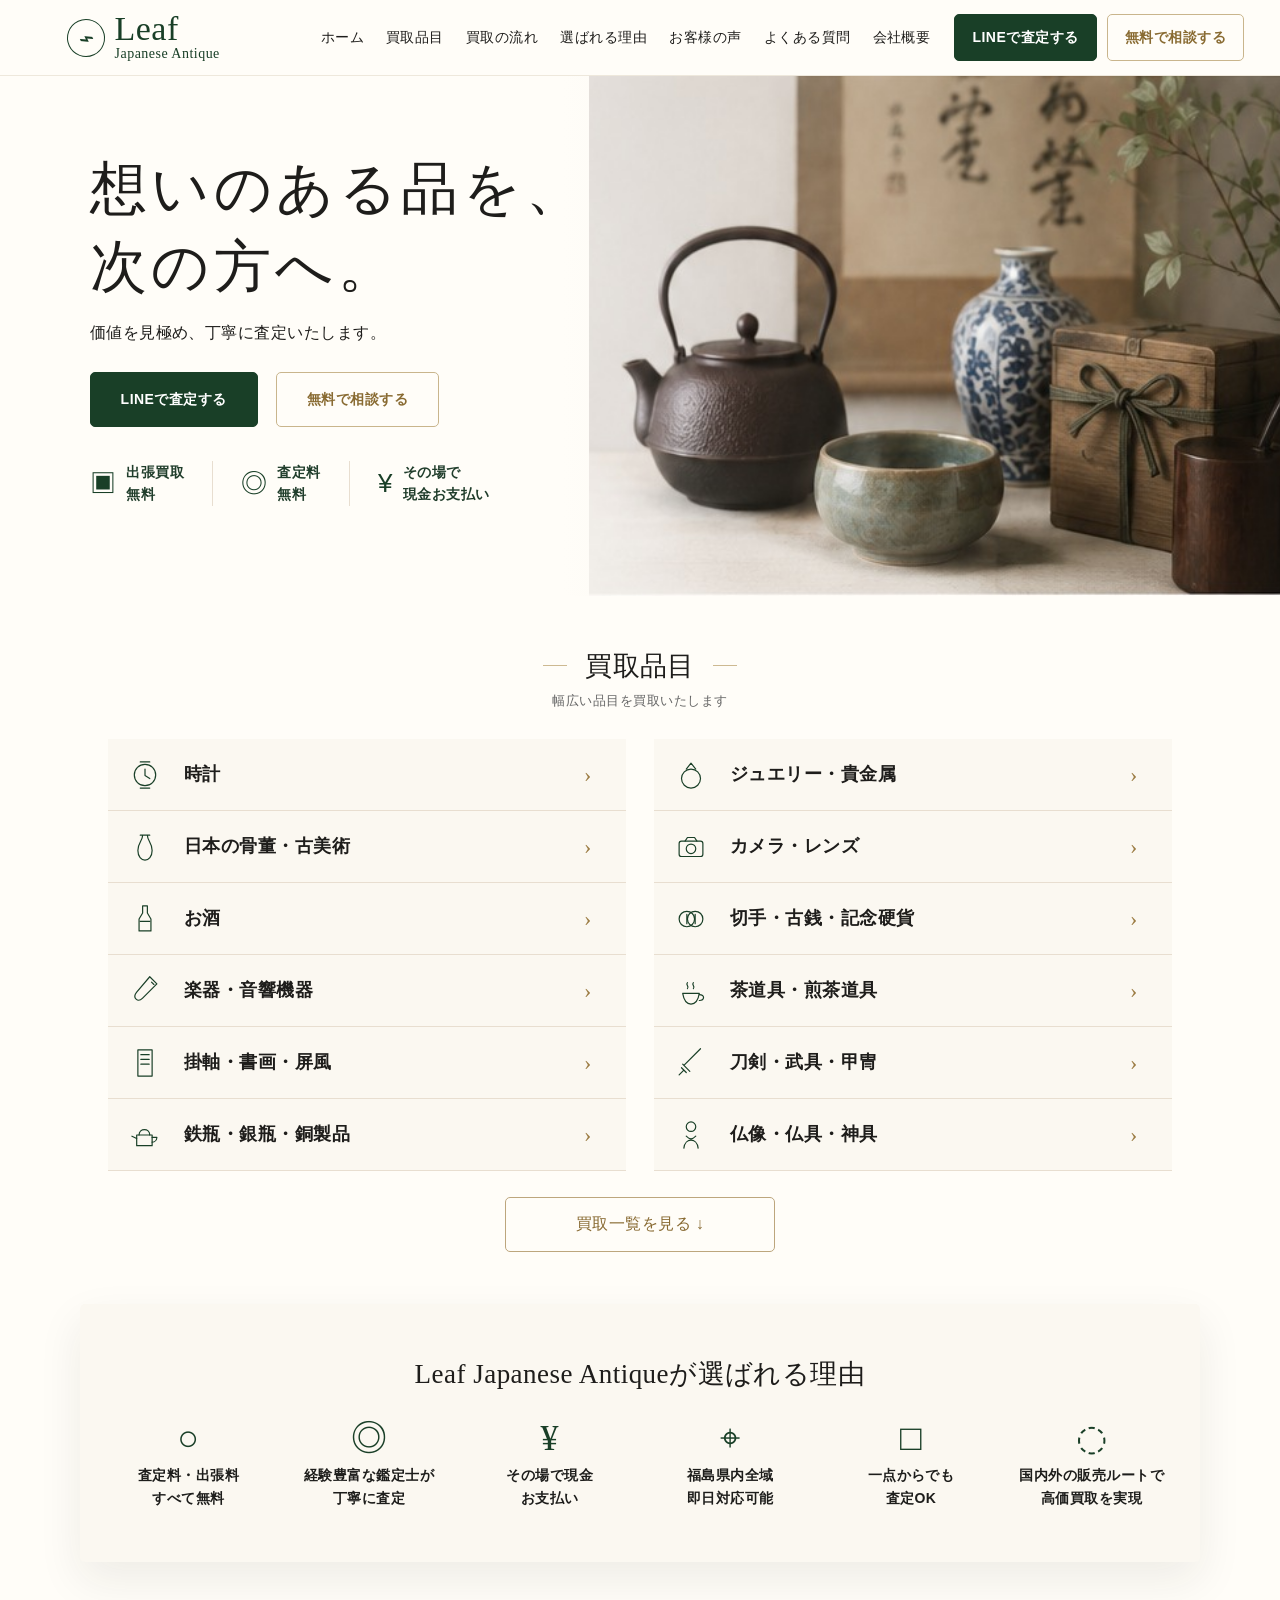
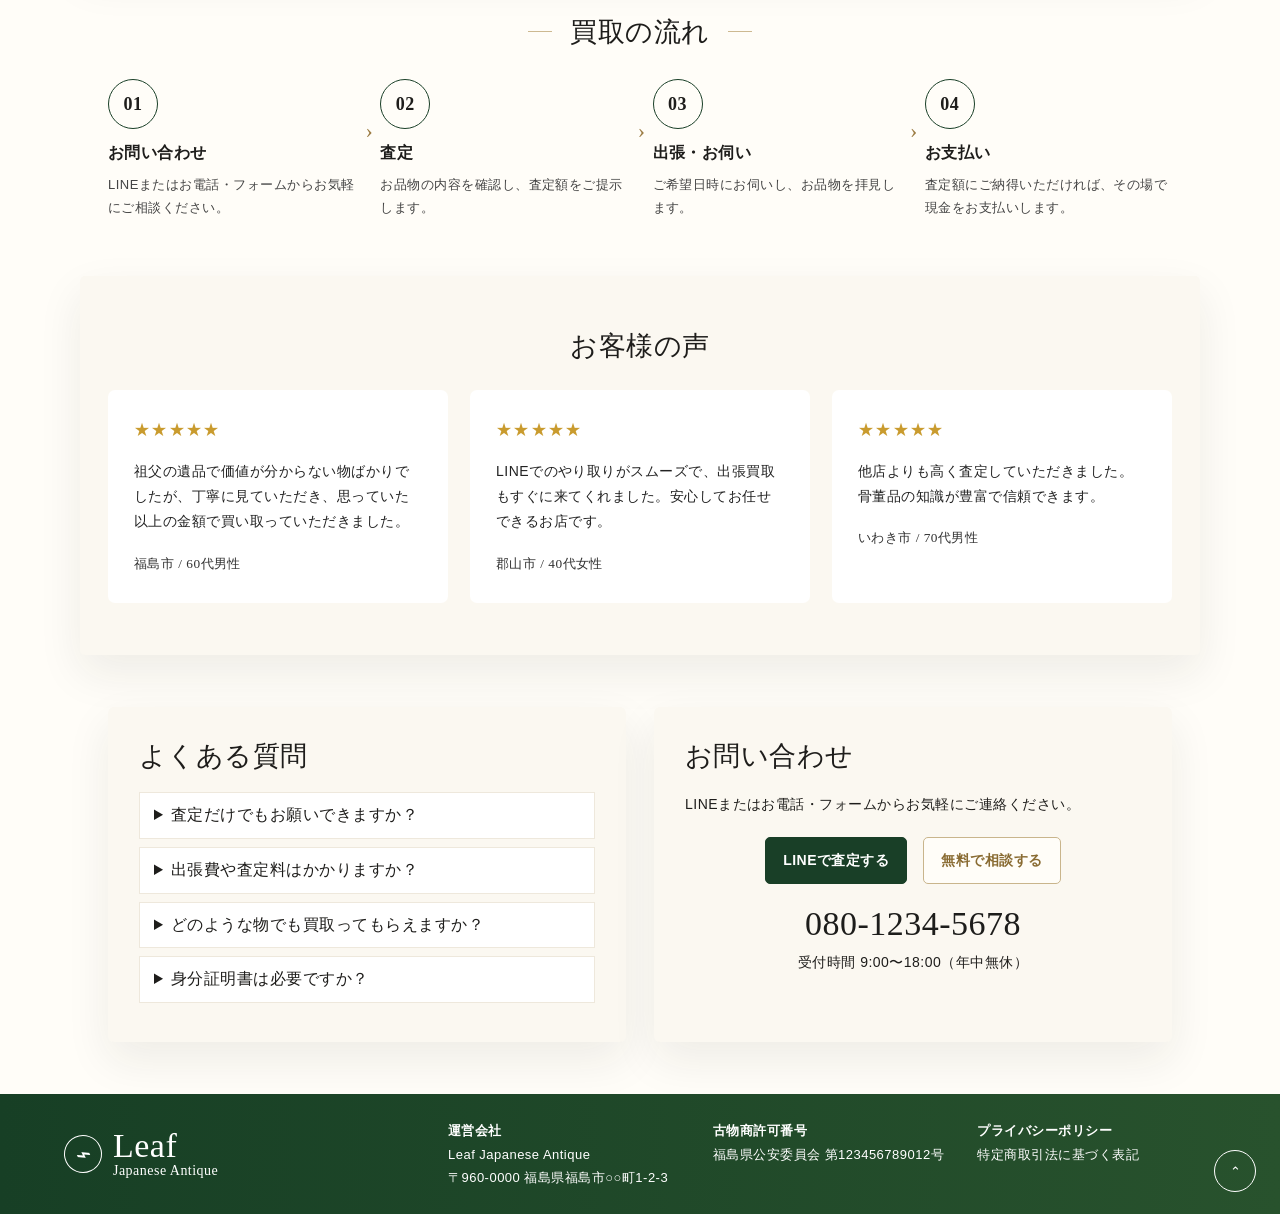
==== index.html @ 62a7ce3b "Add files via upload" ====
<!doctype html>
<html lang="ja">
<head>
  <meta charset="utf-8" />
  <meta name="viewport" content="width=device-width, initial-scale=1" />
  <title>Leaf Japanese Antique｜福島の出張買取・無料査定</title>
  <meta name="description" content="Leaf Japanese Antiqueは福島県内対応の買取サービスです。時計、貴金属、骨董、カメラ、お酒、楽器、茶道具などを無料査定・出張買取いたします。" />
  <link rel="stylesheet" href="style.css" />
</head>
<body>
  <header class="site-header">
    <a class="logo" href="index.html" aria-label="Leaf Japanese Antique ホーム">
      <span class="leaf-mark">⌁</span>
      <span class="logo-text"><strong>Leaf</strong><small>Japanese Antique</small></span>
    </a>
    <button class="menu-toggle" aria-label="メニューを開く">☰</button>
    <nav class="nav">
      <a href="index.html">ホーム</a>
      <a href="#items">買取品目</a>
      <a href="#flow">買取の流れ</a>
      <a href="#reason">選ばれる理由</a>
      <a href="#voice">お客様の声</a>
      <a href="#faq">よくある質問</a>
      <a href="#company">会社概要</a>
    </nav>
    <div class="header-actions">
      <a class="btn btn-green" href="https://line.me/ti/p/" target="_blank" rel="noopener">LINEで査定する</a>
      <a class="btn btn-light" href="mailto:info@example.com">無料で相談する</a>
    </div>
  </header>

  <main>
    <section class="hero">
      <div class="hero-copy reveal">
        <h1>想いのある品を、<br />次の方へ。</h1>
        <p>価値を見極め、丁寧に査定いたします。</p>
        <div class="hero-buttons">
          <a class="btn btn-green btn-large" href="https://line.me/ti/p/" target="_blank" rel="noopener">LINEで査定する</a>
          <a class="btn btn-light btn-large" href="mailto:info@example.com">無料で相談する</a>
        </div>
        <div class="hero-points">
          <div><span>▣</span><b>出張買取<br />無料</b></div>
          <div><span>◎</span><b>査定料<br />無料</b></div>
          <div><span>¥</span><b>その場で<br />現金お支払い</b></div>
        </div>
      </div>
      <div class="hero-image" aria-label="骨董品・茶道具のイメージ"></div>
    </section>

    <section id="items" class="section section-items reveal">
      <div class="section-title">
        <span></span><h2>買取品目</h2><span></span>
        <p>幅広い品目を買取いたします</p>
      </div>
      <div class="item-list two-col">
        <a class="item-row" href="items.html#watch"><img src="assets/icon-watch.svg" alt="" /><b>時計</b><em>›</em></a>
        <a class="item-row" href="items.html#jewelry"><img src="assets/icon-ring.svg" alt="" /><b>ジュエリー・貴金属</b><em>›</em></a>
        <a class="item-row" href="items.html#antique"><img src="assets/icon-vase.svg" alt="" /><b>日本の骨董・古美術</b><em>›</em></a>
        <a class="item-row" href="items.html#camera"><img src="assets/icon-camera.svg" alt="" /><b>カメラ・レンズ</b><em>›</em></a>
        <a class="item-row" href="items.html#sake"><img src="assets/icon-bottle.svg" alt="" /><b>お酒</b><em>›</em></a>
        <a class="item-row" href="items.html#coin"><img src="assets/icon-coin.svg" alt="" /><b>切手・古銭・記念硬貨</b><em>›</em></a>
        <a class="item-row" href="items.html#music"><img src="assets/icon-guitar.svg" alt="" /><b>楽器・音響機器</b><em>›</em></a>
        <a class="item-row" href="items.html#tea"><img src="assets/icon-tea.svg" alt="" /><b>茶道具・煎茶道具</b><em>›</em></a>
        <a class="item-row" href="items.html#scroll"><img src="assets/icon-scroll.svg" alt="" /><b>掛軸・書画・屏風</b><em>›</em></a>
        <a class="item-row" href="items.html#sword"><img src="assets/icon-sword.svg" alt="" /><b>刀剣・武具・甲冑</b><em>›</em></a>
        <a class="item-row" href="items.html#metal"><img src="assets/icon-kettle.svg" alt="" /><b>鉄瓶・銀瓶・銅製品</b><em>›</em></a>
        <a class="item-row" href="items.html#buddha"><img src="assets/icon-buddha.svg" alt="" /><b>仏像・仏具・神具</b><em>›</em></a>
      </div>
      <a class="center-btn" href="items.html">買取一覧を見る</a>
    </section>

    <section id="reason" class="section reason reveal">
      <h2>Leaf Japanese Antiqueが選ばれる理由</h2>
      <div class="reason-grid">
        <div><span>○</span><b>査定料・出張料<br />すべて無料</b></div>
        <div><span>◎</span><b>経験豊富な鑑定士が<br />丁寧に査定</b></div>
        <div><span>¥</span><b>その場で現金<br />お支払い</b></div>
        <div><span>⌖</span><b>福島県内全域<br />即日対応可能</b></div>
        <div><span>□</span><b>一点からでも<br />査定OK</b></div>
        <div><span>◌</span><b>国内外の販売ルートで<br />高価買取を実現</b></div>
      </div>
    </section>

    <section id="flow" class="section reveal">
      <div class="section-title"><span></span><h2>買取の流れ</h2><span></span></div>
      <div class="flow-grid">
        <article><strong>01</strong><h3>お問い合わせ</h3><p>LINEまたはお電話・フォームからお気軽にご相談ください。</p></article>
        <article><strong>02</strong><h3>査定</h3><p>お品物の内容を確認し、査定額をご提示します。</p></article>
        <article><strong>03</strong><h3>出張・お伺い</h3><p>ご希望日時にお伺いし、お品物を拝見します。</p></article>
        <article><strong>04</strong><h3>お支払い</h3><p>査定額にご納得いただければ、その場で現金をお支払いします。</p></article>
      </div>
    </section>

    <section id="voice" class="section voice reveal">
      <h2>お客様の声</h2>
      <div class="voice-grid">
        <article><div class="stars">★★★★★</div><p>祖父の遺品で価値が分からない物ばかりでしたが、丁寧に見ていただき、思っていた以上の金額で買い取っていただきました。</p><small>福島市 / 60代男性</small></article>
        <article><div class="stars">★★★★★</div><p>LINEでのやり取りがスムーズで、出張買取もすぐに来てくれました。安心してお任せできるお店です。</p><small>郡山市 / 40代女性</small></article>
        <article><div class="stars">★★★★★</div><p>他店よりも高く査定していただきました。骨董品の知識が豊富で信頼できます。</p><small>いわき市 / 70代男性</small></article>
      </div>
    </section>

    <section id="faq" class="section contact-wrap reveal">
      <div class="faq-card">
        <h2>よくある質問</h2>
        <details><summary>査定だけでもお願いできますか？</summary><p>はい。査定だけでも無料で承ります。</p></details>
        <details><summary>出張費や査定料はかかりますか？</summary><p>査定料・出張料は無料です。</p></details>
        <details><summary>どのような物でも買取ってもらえますか？</summary><p>状態や品目によって異なります。まずは写真をお送りください。</p></details>
        <details><summary>身分証明書は必要ですか？</summary><p>古物営業法に基づき、ご成約時に本人確認書類が必要です。</p></details>
      </div>
      <div class="contact-card">
        <h2>お問い合わせ</h2>
        <p>LINEまたはお電話・フォームからお気軽にご連絡ください。</p>
        <div class="contact-buttons">
          <a class="btn btn-green" href="https://line.me/ti/p/" target="_blank" rel="noopener">LINEで査定する</a>
          <a class="btn btn-light" href="mailto:info@example.com">無料で相談する</a>
        </div>
        <a class="tel" href="tel:08012345678">080-1234-5678</a>
        <p class="hours">受付時間 9:00〜18:00（年中無休）</p>
      </div>
    </section>
  </main>

  <footer id="company" class="footer">
    <div class="footer-brand"><span class="leaf-mark">⌁</span><div><strong>Leaf</strong><small>Japanese Antique</small></div></div>
    <div><b>運営会社</b><br />Leaf Japanese Antique<br />〒960-0000 福島県福島市○○町1-2-3</div>
    <div><b>古物商許可番号</b><br />福島県公安委員会 第123456789012号</div>
    <div><b>プライバシーポリシー</b><br />特定商取引法に基づく表記</div>
    <button class="top-btn" aria-label="ページ上部へ">⌃</button>
  </footer>
  <script src="script.js"></script>
</body>
</html>
---- style.css ----
:root{
  --green:#193f27;
  --green2:#285535;
  --ink:#1e1d1b;
  --muted:#6d675d;
  --bg:#fffdf8;
  --beige:#fbf7ef;
  --line:#e8ded0;
  --gold:#aa8a54;
  --shadow:0 18px 45px rgba(39,32,22,.08);
}
*{box-sizing:border-box}
html{scroll-behavior:smooth}
body{margin:0;background:var(--bg);color:var(--ink);font-family:"Hiragino Mincho ProN","Yu Mincho",YuMincho,serif;line-height:1.8;letter-spacing:.03em}
a{color:inherit}.site-header{height:76px;display:flex;align-items:center;gap:24px;padding:0 5.2%;background:rgba(255,253,248,.96);border-bottom:1px solid #eee8dc;position:sticky;top:0;z-index:50;backdrop-filter:blur(12px)}
.logo{display:flex;align-items:center;gap:10px;text-decoration:none;color:var(--green);min-width:230px}.leaf-mark{width:38px;height:38px;border:1px solid var(--green);border-radius:50%;display:grid;place-items:center;transform:rotate(-25deg);font-size:25px;line-height:1}.logo strong,.footer-brand strong{display:block;font-size:34px;line-height:1;font-weight:500}.logo small,.footer-brand small{display:block;font-size:14px;line-height:1.15}.nav{display:flex;gap:22px;margin-left:auto;font-family:"Hiragino Sans","Yu Gothic",sans-serif;font-size:14px;white-space:nowrap}.nav a{text-decoration:none}.nav a:hover{color:var(--gold)}.header-actions{display:flex;gap:10px}.menu-toggle{display:none;background:transparent;border:0;font-size:28px;color:var(--green)}
.btn{display:inline-flex;align-items:center;justify-content:center;border:1px solid #c9b58c;border-radius:5px;padding:10px 17px;text-decoration:none;font-family:"Hiragino Sans","Yu Gothic",sans-serif;font-size:14px;font-weight:700;transition:.2s ease;white-space:nowrap}.btn-green{background:var(--green);border-color:var(--green);color:#fff}.btn-light{background:#fffdf8;color:#896b32}.btn-large{padding:14px 30px}.btn:hover{transform:translateY(-2px);box-shadow:0 10px 20px rgba(0,0,0,.08)}
.hero{min-height:520px;display:grid;grid-template-columns:46% 54%;background:linear-gradient(90deg,#fffdf8 0%,#fffdf8 44%,#efe8dc 100%);overflow:hidden}.hero-copy{padding:74px 0 0 7vw;z-index:2}.hero h1{font-size:57px;line-height:1.36;font-weight:400;margin:0 0 14px;letter-spacing:.08em}.hero-copy>p{margin:0 0 24px;font-size:16px}.hero-buttons{display:flex;gap:18px;margin-bottom:34px}.hero-points{display:flex;gap:0;font-family:"Hiragino Sans","Yu Gothic",sans-serif;color:#203d2b}.hero-points div{display:flex;align-items:center;gap:10px;padding-right:28px;margin-right:28px;border-right:1px solid var(--line);font-size:14px;line-height:1.6}.hero-points div:last-child{border-right:0}.hero-points span{font-size:26px;color:var(--green)}.hero-image{min-height:520px;background:url("assets/hero.jpg") center/cover no-repeat;filter:saturate(.92)}
.section{max-width:1120px;margin:0 auto;padding:52px 28px}.section-title{text-align:center;margin-bottom:27px}.section-title h2,.section h2{font-weight:400;font-size:27px;line-height:1.4;margin:0;text-align:center}.section-title span{display:inline-block;width:24px;border-top:1px solid #cdb991;margin:0 18px 9px}.section-title h2{display:inline-block}.section-title p{font-family:"Hiragino Sans","Yu Gothic",sans-serif;font-size:13px;color:#666;margin:3px 0 0}.two-col{display:grid;grid-template-columns:1fr 1fr;gap:0 28px}.item-row{height:72px;display:grid;grid-template-columns:58px 1fr 24px;align-items:center;text-decoration:none;padding:0 18px;background:#fbf8f1;border-bottom:1px solid var(--line);transition:.18s ease}.item-row:hover{background:#f4eee2;transform:translateX(2px)}.item-row img{width:38px;height:38px;object-fit:contain}.item-row b{font-size:18px;font-weight:600}.item-row em{font-style:normal;color:#9b7b42;font-size:22px}.center-btn{display:block;width:270px;margin:26px auto 0;text-align:center;padding:12px 16px;border:1px solid #bda67d;text-decoration:none;color:#886a32;border-radius:5px;background:#fffdf8}.center-btn::after{content:"  ↓"}.reason{background:#fbf8f1;border-radius:5px;box-shadow:var(--shadow)}.reason-grid{display:grid;grid-template-columns:repeat(6,1fr);gap:20px;margin-top:26px;text-align:center}.reason-grid div{color:var(--green)}.reason-grid span{display:block;font-size:36px;line-height:1}.reason-grid b{display:block;margin-top:8px;font-family:"Hiragino Sans","Yu Gothic",sans-serif;font-size:14px;color:#1d1d1b;line-height:1.65}.flow-grid{display:grid;grid-template-columns:repeat(4,1fr);gap:25px}.flow-grid article{position:relative}.flow-grid article:not(:last-child)::after{content:"›";position:absolute;right:-18px;top:32px;color:#9b7b42;font-size:22px}.flow-grid strong{display:inline-grid;place-items:center;width:50px;height:50px;border:1px solid var(--green);border-radius:50%;font-size:18px}.flow-grid h3{font-size:16px;margin:10px 0 0}.flow-grid p{font-family:"Hiragino Sans","Yu Gothic",sans-serif;font-size:13px;margin:5px 0;color:#444}.voice{background:#fbf8f1;border-radius:5px;box-shadow:var(--shadow)}.voice-grid{display:grid;grid-template-columns:repeat(3,1fr);gap:22px;margin-top:24px}.voice article{background:#fff;padding:26px;border-radius:7px}.stars{color:#c99b2e;letter-spacing:.08em}.voice p{font-family:"Hiragino Sans","Yu Gothic",sans-serif;font-size:14px;color:#222}.voice small{color:#333}.contact-wrap{display:grid;grid-template-columns:1fr 1fr;gap:28px}.faq-card,.contact-card{background:#fbf8f1;padding:31px;border-radius:6px;box-shadow:var(--shadow)}.faq-card h2,.contact-card h2{text-align:left;margin-bottom:16px}.faq-card details{background:#fff;margin:8px 0;padding:8px 14px;border:1px solid #eee8dc}.faq-card summary{cursor:pointer;font-family:"Hiragino Sans","Yu Gothic",sans-serif}.faq-card p,.contact-card p{font-family:"Hiragino Sans","Yu Gothic",sans-serif;font-size:14px}.contact-buttons{display:flex;gap:16px;justify-content:center;margin-top:20px}.tel{display:block;text-align:center;text-decoration:none;color:#1d1d1b;font-size:34px;line-height:1.2;margin-top:20px}.hours{text-align:center;margin-top:5px}.footer{background:linear-gradient(90deg,#173f25,#28522d);color:#fff;padding:25px 5%;display:grid;grid-template-columns:1.5fr 1fr 1fr 1fr;gap:26px;position:relative;font-family:"Hiragino Sans","Yu Gothic",sans-serif;font-size:13px}.footer-brand{font-family:"Hiragino Mincho ProN","Yu Mincho",serif;display:flex;align-items:center;gap:11px}.footer .leaf-mark{border-color:#fff}.top-btn{position:absolute;right:24px;bottom:22px;width:42px;height:42px;border-radius:50%;border:1px solid #fff;background:transparent;color:#fff;cursor:pointer}.page-head{padding:85px 24px 48px;text-align:center;background:#fbf8f1}.page-head h1{font-size:42px;font-weight:400;margin:0}.page-head p{font-family:"Hiragino Sans","Yu Gothic",sans-serif;color:#555}.all-items{display:grid;grid-template-columns:repeat(2,1fr);gap:22px}.all-items article,.cta-box{background:#fff;border:1px solid #eee8dc;border-radius:8px;padding:24px;box-shadow:0 10px 28px rgba(39,32,22,.04)}.all-items h2{font-size:22px;color:var(--green);text-align:left}.all-items p,.cta-box p{font-family:"Hiragino Sans","Yu Gothic",sans-serif;font-size:14px;color:#444}.cta-box{max-width:980px;margin:22px auto 58px;text-align:center;background:#fbf8f1}.cta-box h2{text-align:center}.reveal{opacity:0;transform:translateY(22px);transition:.75s ease}.reveal.show{opacity:1;transform:none}
@media(max-width:1050px){.nav{gap:14px;font-size:13px}.header-actions .btn-light{display:none}.hero h1{font-size:48px}}
@media(max-width:820px){.site-header{height:auto;min-height:70px;padding:12px 18px;flex-wrap:wrap}.logo{min-width:auto}.menu-toggle{display:block;margin-left:auto}.nav,.header-actions{display:none;width:100%;flex-direction:column;gap:8px}.nav.open,.header-actions.open{display:flex}.nav a{padding:8px 0}.header-actions .btn-light{display:flex}.hero{grid-template-columns:1fr}.hero-image{order:-1;min-height:255px;background-position:center}.hero-copy{padding:38px 24px 40px}.hero h1{font-size:38px}.hero-buttons,.contact-buttons{flex-direction:column}.hero-points{flex-wrap:wrap}.hero-points div{margin-bottom:12px}.two-col,.reason-grid,.flow-grid,.voice-grid,.contact-wrap,.all-items{grid-template-columns:1fr}.reason-grid{gap:26px}.flow-grid article:not(:last-child)::after{display:none}.footer{grid-template-columns:1fr}.section{padding:42px 20px}.item-row{height:68px}.tel{font-size:28px}.btn{width:100%}}
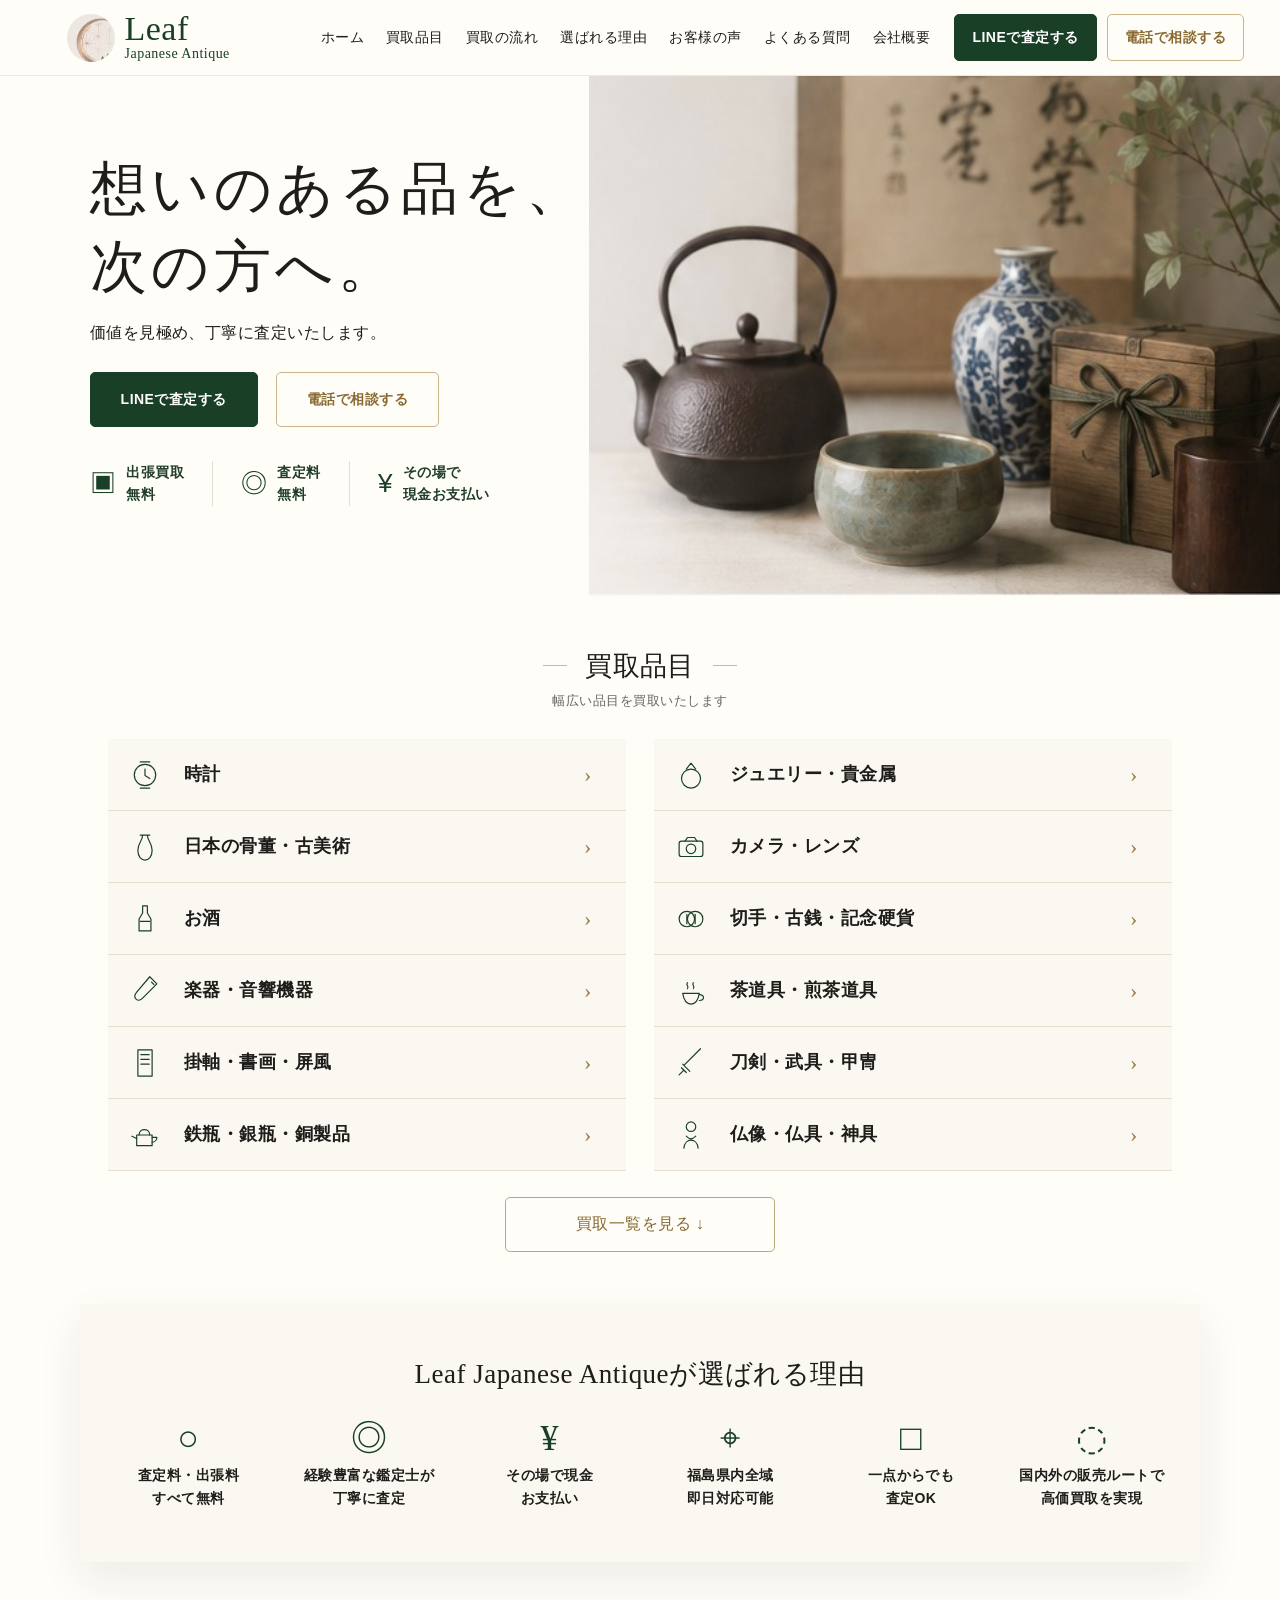
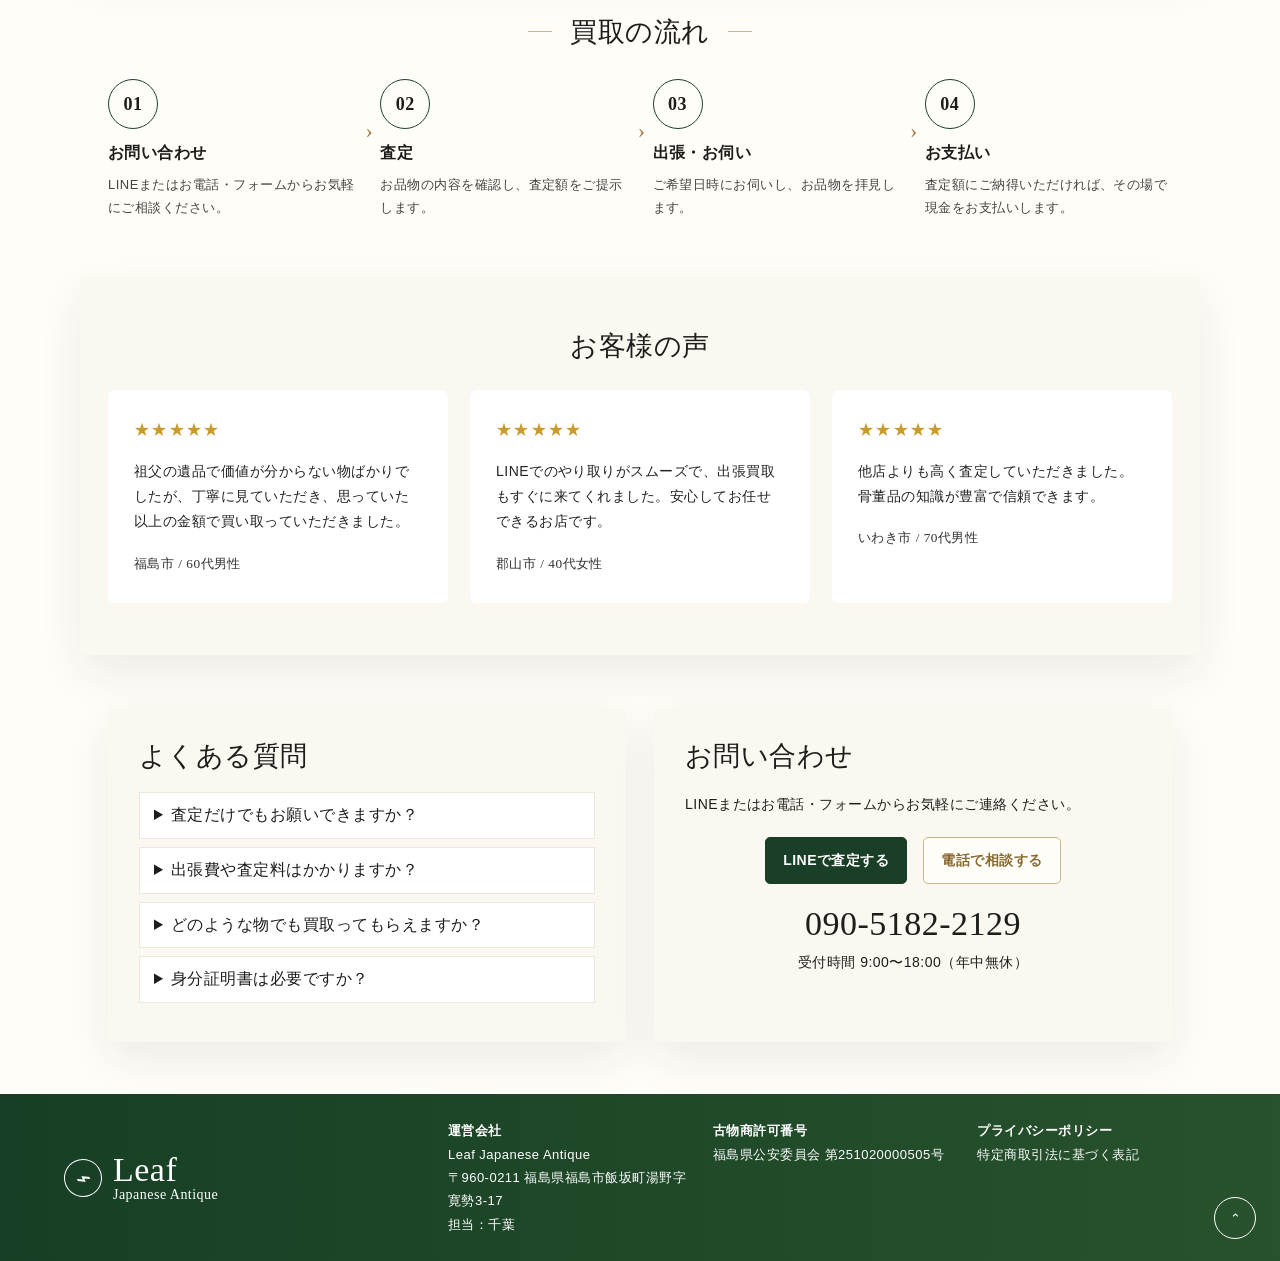
==== commit c35ea797: "Add files via upload" ====
--- a/index.html
+++ b/index.html
@@ -5,12 +5,13 @@
   <meta name="viewport" content="width=device-width, initial-scale=1" />
   <title>Leaf Japanese Antique｜福島の出張買取・無料査定</title>
   <meta name="description" content="Leaf Japanese Antiqueは福島県内対応の買取サービスです。時計、貴金属、骨董、カメラ、お酒、楽器、茶道具などを無料査定・出張買取いたします。" />
+  <link rel="icon" type="image/png" href="assets/favicon.png" />
   <link rel="stylesheet" href="style.css" />
 </head>
 <body>
   <header class="site-header">
     <a class="logo" href="index.html" aria-label="Leaf Japanese Antique ホーム">
-      <span class="leaf-mark">⌁</span>
+      <img class="logo-icon" src="assets/logo-icon.png" alt="Leaf Japanese Antique ロゴ" />
       <span class="logo-text"><strong>Leaf</strong><small>Japanese Antique</small></span>
     </a>
     <button class="menu-toggle" aria-label="メニューを開く">☰</button>
@@ -25,7 +26,7 @@
     </nav>
     <div class="header-actions">
       <a class="btn btn-green" href="https://line.me/ti/p/" target="_blank" rel="noopener">LINEで査定する</a>
-      <a class="btn btn-light" href="mailto:info@example.com">無料で相談する</a>
+      <a class="btn btn-light" href="tel:09051822129">電話で相談する</a>
     </div>
   </header>
 
@@ -36,7 +37,7 @@
         <p>価値を見極め、丁寧に査定いたします。</p>
         <div class="hero-buttons">
           <a class="btn btn-green btn-large" href="https://line.me/ti/p/" target="_blank" rel="noopener">LINEで査定する</a>
-          <a class="btn btn-light btn-large" href="mailto:info@example.com">無料で相談する</a>
+          <a class="btn btn-light btn-large" href="tel:09051822129">電話で相談する</a>
         </div>
         <div class="hero-points">
           <div><span>▣</span><b>出張買取<br />無料</b></div>
@@ -113,9 +114,9 @@
         <p>LINEまたはお電話・フォームからお気軽にご連絡ください。</p>
         <div class="contact-buttons">
           <a class="btn btn-green" href="https://line.me/ti/p/" target="_blank" rel="noopener">LINEで査定する</a>
-          <a class="btn btn-light" href="mailto:info@example.com">無料で相談する</a>
+          <a class="btn btn-light" href="tel:09051822129">電話で相談する</a>
         </div>
-        <a class="tel" href="tel:08012345678">080-1234-5678</a>
+        <a class="tel" href="tel:09051822129">090-5182-2129</a>
         <p class="hours">受付時間 9:00〜18:00（年中無休）</p>
       </div>
     </section>
@@ -123,8 +124,8 @@
 
   <footer id="company" class="footer">
     <div class="footer-brand"><span class="leaf-mark">⌁</span><div><strong>Leaf</strong><small>Japanese Antique</small></div></div>
-    <div><b>運営会社</b><br />Leaf Japanese Antique<br />〒960-0000 福島県福島市○○町1-2-3</div>
-    <div><b>古物商許可番号</b><br />福島県公安委員会 第123456789012号</div>
+    <div><b>運営会社</b><br />Leaf Japanese Antique<br />〒960-0211 福島県福島市飯坂町湯野字寛勢3-17<br />担当：千葉</div>
+    <div><b>古物商許可番号</b><br />福島県公安委員会 第251020000505号</div>
     <div><b>プライバシーポリシー</b><br />特定商取引法に基づく表記</div>
     <button class="top-btn" aria-label="ページ上部へ">⌃</button>
   </footer>
--- a/style.css
+++ b/style.css
@@ -13,7 +13,7 @@
 html{scroll-behavior:smooth}
 body{margin:0;background:var(--bg);color:var(--ink);font-family:"Hiragino Mincho ProN","Yu Mincho",YuMincho,serif;line-height:1.8;letter-spacing:.03em}
 a{color:inherit}.site-header{height:76px;display:flex;align-items:center;gap:24px;padding:0 5.2%;background:rgba(255,253,248,.96);border-bottom:1px solid #eee8dc;position:sticky;top:0;z-index:50;backdrop-filter:blur(12px)}
-.logo{display:flex;align-items:center;gap:10px;text-decoration:none;color:var(--green);min-width:230px}.leaf-mark{width:38px;height:38px;border:1px solid var(--green);border-radius:50%;display:grid;place-items:center;transform:rotate(-25deg);font-size:25px;line-height:1}.logo strong,.footer-brand strong{display:block;font-size:34px;line-height:1;font-weight:500}.logo small,.footer-brand small{display:block;font-size:14px;line-height:1.15}.nav{display:flex;gap:22px;margin-left:auto;font-family:"Hiragino Sans","Yu Gothic",sans-serif;font-size:14px;white-space:nowrap}.nav a{text-decoration:none}.nav a:hover{color:var(--gold)}.header-actions{display:flex;gap:10px}.menu-toggle{display:none;background:transparent;border:0;font-size:28px;color:var(--green)}
+.logo{display:flex;align-items:center;gap:10px;text-decoration:none;color:var(--green);min-width:230px}.leaf-mark{width:38px;height:38px;border:1px solid var(--green);border-radius:50%;display:grid;place-items:center;transform:rotate(-25deg);font-size:25px;line-height:1}.logo-icon{width:48px;height:48px;object-fit:cover;border-radius:50%;display:block}.footer-logo-icon{width:48px;height:48px;object-fit:cover;border-radius:50%;display:block;background:#fff}.logo strong,.footer-brand strong{display:block;font-size:34px;line-height:1;font-weight:500}.logo small,.footer-brand small{display:block;font-size:14px;line-height:1.15}.nav{display:flex;gap:22px;margin-left:auto;font-family:"Hiragino Sans","Yu Gothic",sans-serif;font-size:14px;white-space:nowrap}.nav a{text-decoration:none}.nav a:hover{color:var(--gold)}.header-actions{display:flex;gap:10px}.menu-toggle{display:none;background:transparent;border:0;font-size:28px;color:var(--green)}
 .btn{display:inline-flex;align-items:center;justify-content:center;border:1px solid #c9b58c;border-radius:5px;padding:10px 17px;text-decoration:none;font-family:"Hiragino Sans","Yu Gothic",sans-serif;font-size:14px;font-weight:700;transition:.2s ease;white-space:nowrap}.btn-green{background:var(--green);border-color:var(--green);color:#fff}.btn-light{background:#fffdf8;color:#896b32}.btn-large{padding:14px 30px}.btn:hover{transform:translateY(-2px);box-shadow:0 10px 20px rgba(0,0,0,.08)}
 .hero{min-height:520px;display:grid;grid-template-columns:46% 54%;background:linear-gradient(90deg,#fffdf8 0%,#fffdf8 44%,#efe8dc 100%);overflow:hidden}.hero-copy{padding:74px 0 0 7vw;z-index:2}.hero h1{font-size:57px;line-height:1.36;font-weight:400;margin:0 0 14px;letter-spacing:.08em}.hero-copy>p{margin:0 0 24px;font-size:16px}.hero-buttons{display:flex;gap:18px;margin-bottom:34px}.hero-points{display:flex;gap:0;font-family:"Hiragino Sans","Yu Gothic",sans-serif;color:#203d2b}.hero-points div{display:flex;align-items:center;gap:10px;padding-right:28px;margin-right:28px;border-right:1px solid var(--line);font-size:14px;line-height:1.6}.hero-points div:last-child{border-right:0}.hero-points span{font-size:26px;color:var(--green)}.hero-image{min-height:520px;background:url("assets/hero.jpg") center/cover no-repeat;filter:saturate(.92)}
 .section{max-width:1120px;margin:0 auto;padding:52px 28px}.section-title{text-align:center;margin-bottom:27px}.section-title h2,.section h2{font-weight:400;font-size:27px;line-height:1.4;margin:0;text-align:center}.section-title span{display:inline-block;width:24px;border-top:1px solid #cdb991;margin:0 18px 9px}.section-title h2{display:inline-block}.section-title p{font-family:"Hiragino Sans","Yu Gothic",sans-serif;font-size:13px;color:#666;margin:3px 0 0}.two-col{display:grid;grid-template-columns:1fr 1fr;gap:0 28px}.item-row{height:72px;display:grid;grid-template-columns:58px 1fr 24px;align-items:center;text-decoration:none;padding:0 18px;background:#fbf8f1;border-bottom:1px solid var(--line);transition:.18s ease}.item-row:hover{background:#f4eee2;transform:translateX(2px)}.item-row img{width:38px;height:38px;object-fit:contain}.item-row b{font-size:18px;font-weight:600}.item-row em{font-style:normal;color:#9b7b42;font-size:22px}.center-btn{display:block;width:270px;margin:26px auto 0;text-align:center;padding:12px 16px;border:1px solid #bda67d;text-decoration:none;color:#886a32;border-radius:5px;background:#fffdf8}.center-btn::after{content:"  ↓"}.reason{background:#fbf8f1;border-radius:5px;box-shadow:var(--shadow)}.reason-grid{display:grid;grid-template-columns:repeat(6,1fr);gap:20px;margin-top:26px;text-align:center}.reason-grid div{color:var(--green)}.reason-grid span{display:block;font-size:36px;line-height:1}.reason-grid b{display:block;margin-top:8px;font-family:"Hiragino Sans","Yu Gothic",sans-serif;font-size:14px;color:#1d1d1b;line-height:1.65}.flow-grid{display:grid;grid-template-columns:repeat(4,1fr);gap:25px}.flow-grid article{position:relative}.flow-grid article:not(:last-child)::after{content:"›";position:absolute;right:-18px;top:32px;color:#9b7b42;font-size:22px}.flow-grid strong{display:inline-grid;place-items:center;width:50px;height:50px;border:1px solid var(--green);border-radius:50%;font-size:18px}.flow-grid h3{font-size:16px;margin:10px 0 0}.flow-grid p{font-family:"Hiragino Sans","Yu Gothic",sans-serif;font-size:13px;margin:5px 0;color:#444}.voice{background:#fbf8f1;border-radius:5px;box-shadow:var(--shadow)}.voice-grid{display:grid;grid-template-columns:repeat(3,1fr);gap:22px;margin-top:24px}.voice article{background:#fff;padding:26px;border-radius:7px}.stars{color:#c99b2e;letter-spacing:.08em}.voice p{font-family:"Hiragino Sans","Yu Gothic",sans-serif;font-size:14px;color:#222}.voice small{color:#333}.contact-wrap{display:grid;grid-template-columns:1fr 1fr;gap:28px}.faq-card,.contact-card{background:#fbf8f1;padding:31px;border-radius:6px;box-shadow:var(--shadow)}.faq-card h2,.contact-card h2{text-align:left;margin-bottom:16px}.faq-card details{background:#fff;margin:8px 0;padding:8px 14px;border:1px solid #eee8dc}.faq-card summary{cursor:pointer;font-family:"Hiragino Sans","Yu Gothic",sans-serif}.faq-card p,.contact-card p{font-family:"Hiragino Sans","Yu Gothic",sans-serif;font-size:14px}.contact-buttons{display:flex;gap:16px;justify-content:center;margin-top:20px}.tel{display:block;text-align:center;text-decoration:none;color:#1d1d1b;font-size:34px;line-height:1.2;margin-top:20px}.hours{text-align:center;margin-top:5px}.footer{background:linear-gradient(90deg,#173f25,#28522d);color:#fff;padding:25px 5%;display:grid;grid-template-columns:1.5fr 1fr 1fr 1fr;gap:26px;position:relative;font-family:"Hiragino Sans","Yu Gothic",sans-serif;font-size:13px}.footer-brand{font-family:"Hiragino Mincho ProN","Yu Mincho",serif;display:flex;align-items:center;gap:11px}.footer .leaf-mark{border-color:#fff}.top-btn{position:absolute;right:24px;bottom:22px;width:42px;height:42px;border-radius:50%;border:1px solid #fff;background:transparent;color:#fff;cursor:pointer}.page-head{padding:85px 24px 48px;text-align:center;background:#fbf8f1}.page-head h1{font-size:42px;font-weight:400;margin:0}.page-head p{font-family:"Hiragino Sans","Yu Gothic",sans-serif;color:#555}.all-items{display:grid;grid-template-columns:repeat(2,1fr);gap:22px}.all-items article,.cta-box{background:#fff;border:1px solid #eee8dc;border-radius:8px;padding:24px;box-shadow:0 10px 28px rgba(39,32,22,.04)}.all-items h2{font-size:22px;color:var(--green);text-align:left}.all-items p,.cta-box p{font-family:"Hiragino Sans","Yu Gothic",sans-serif;font-size:14px;color:#444}.cta-box{max-width:980px;margin:22px auto 58px;text-align:center;background:#fbf8f1}.cta-box h2{text-align:center}.reveal{opacity:0;transform:translateY(22px);transition:.75s ease}.reveal.show{opacity:1;transform:none}
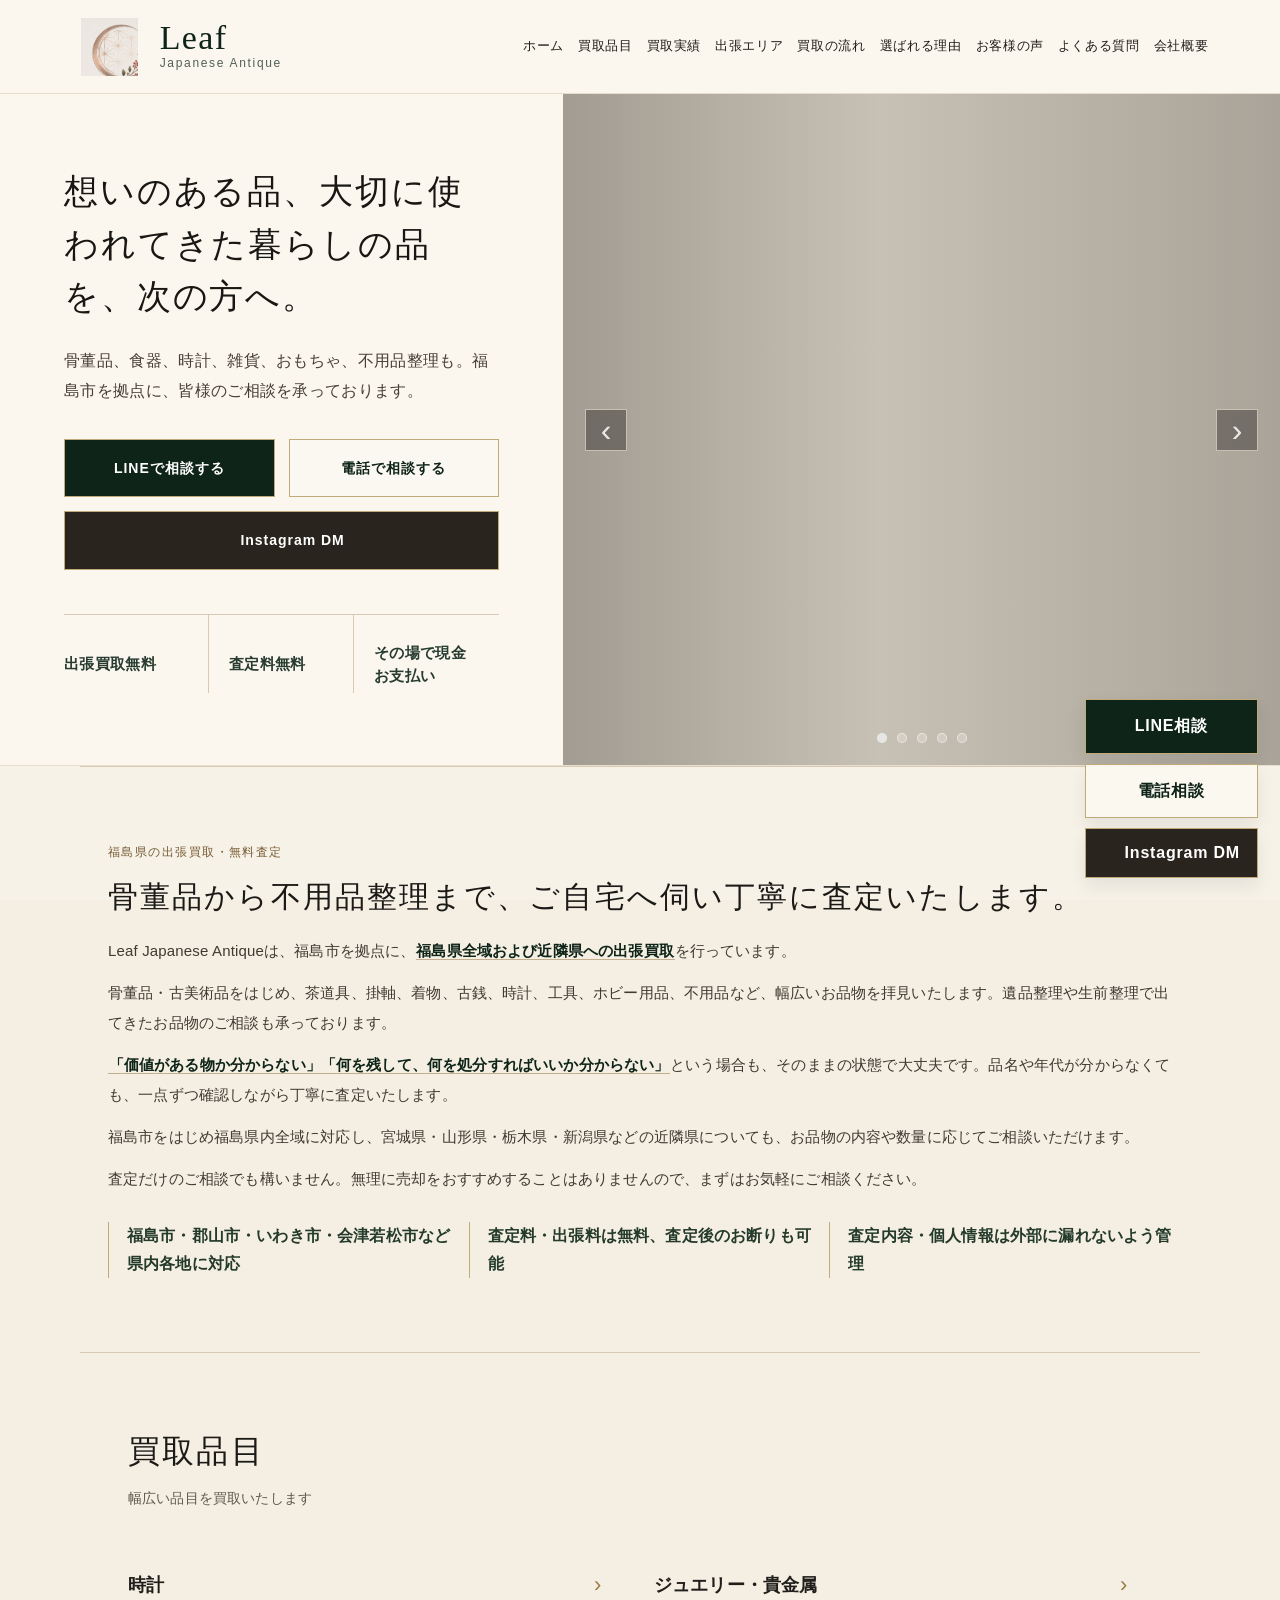
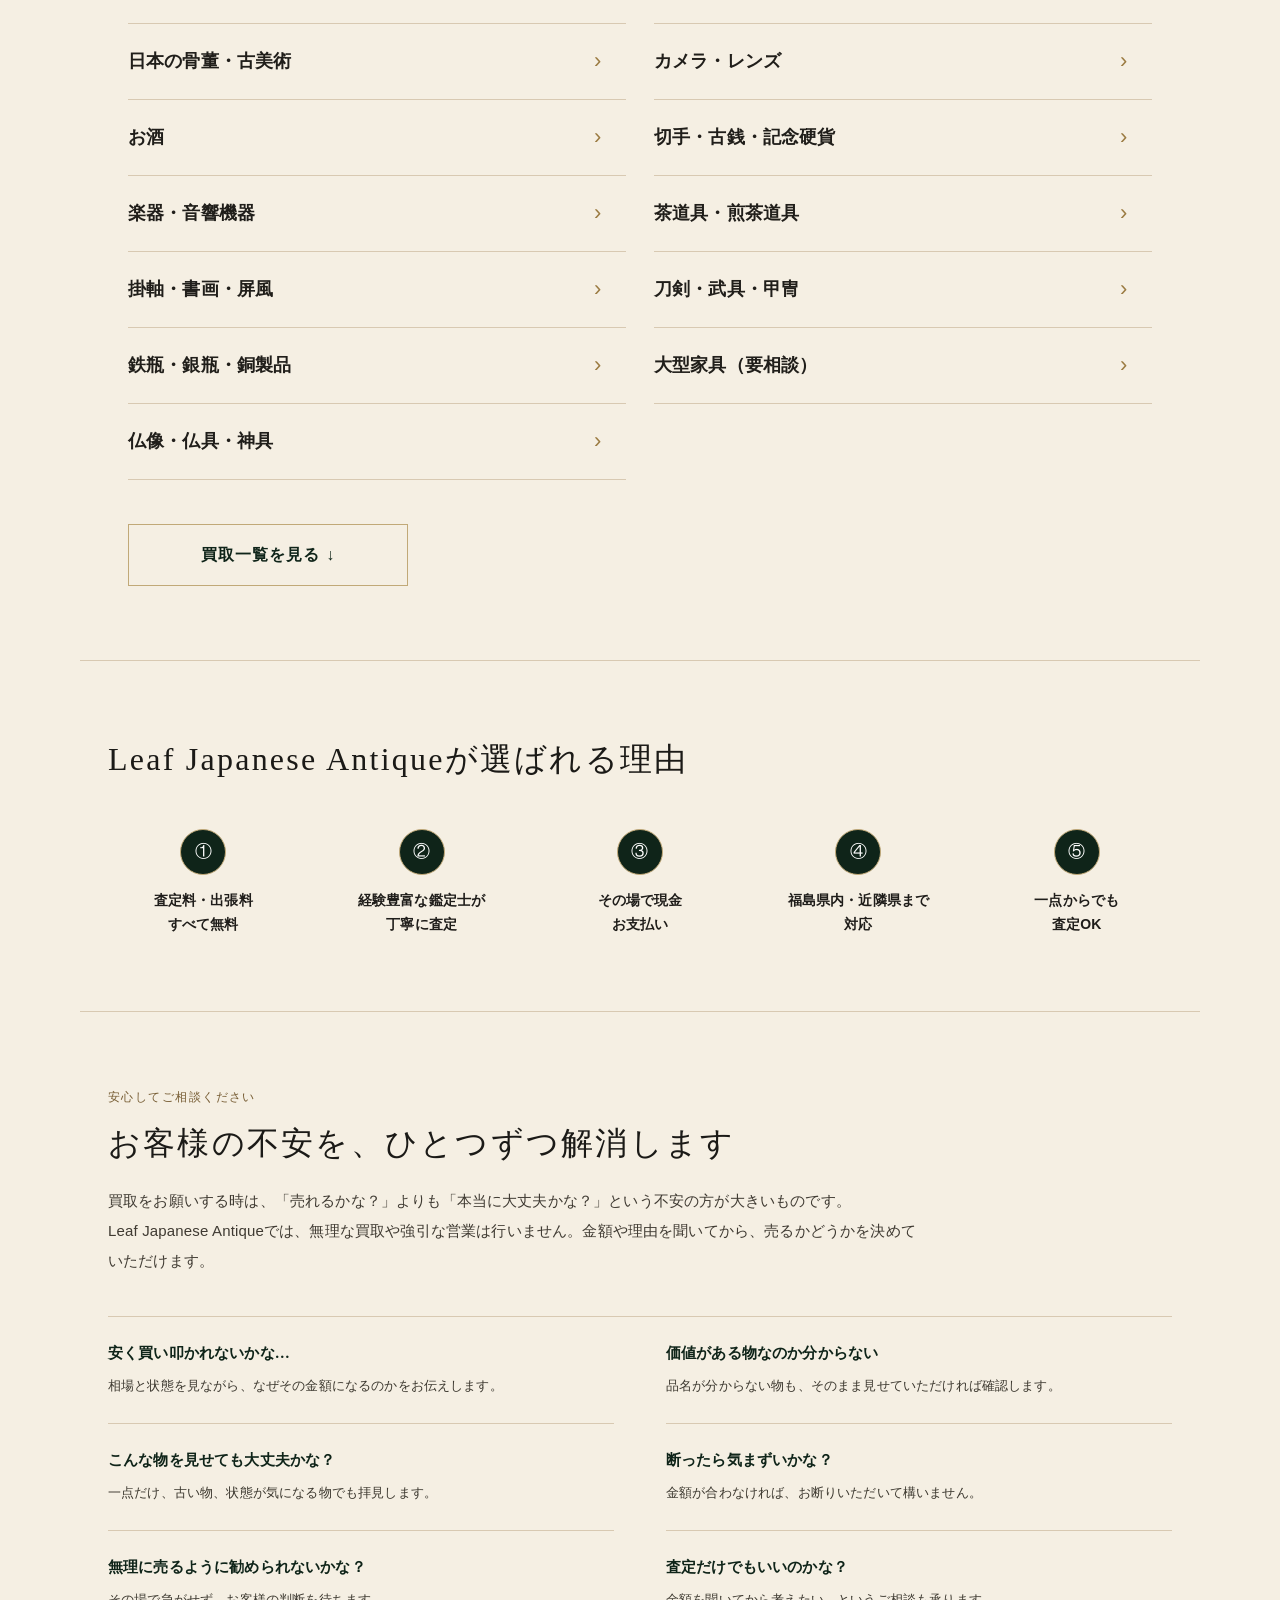
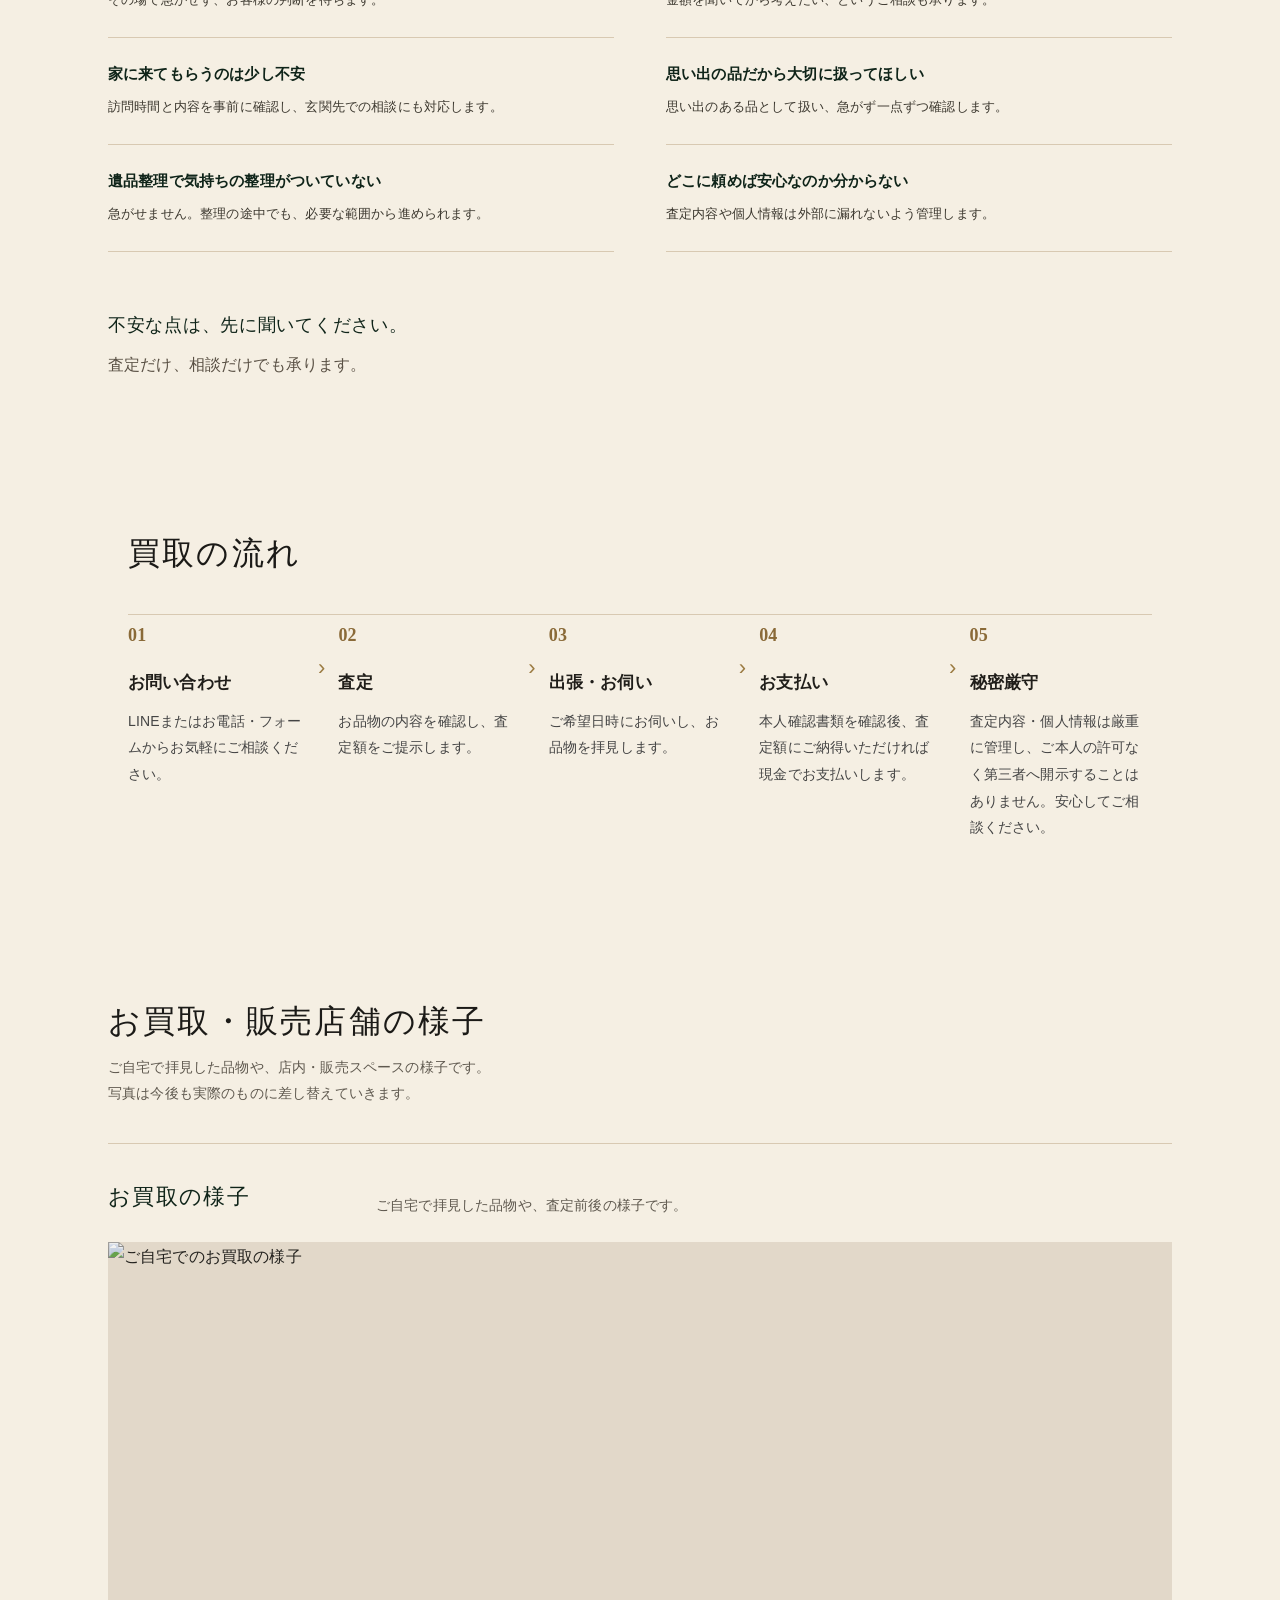
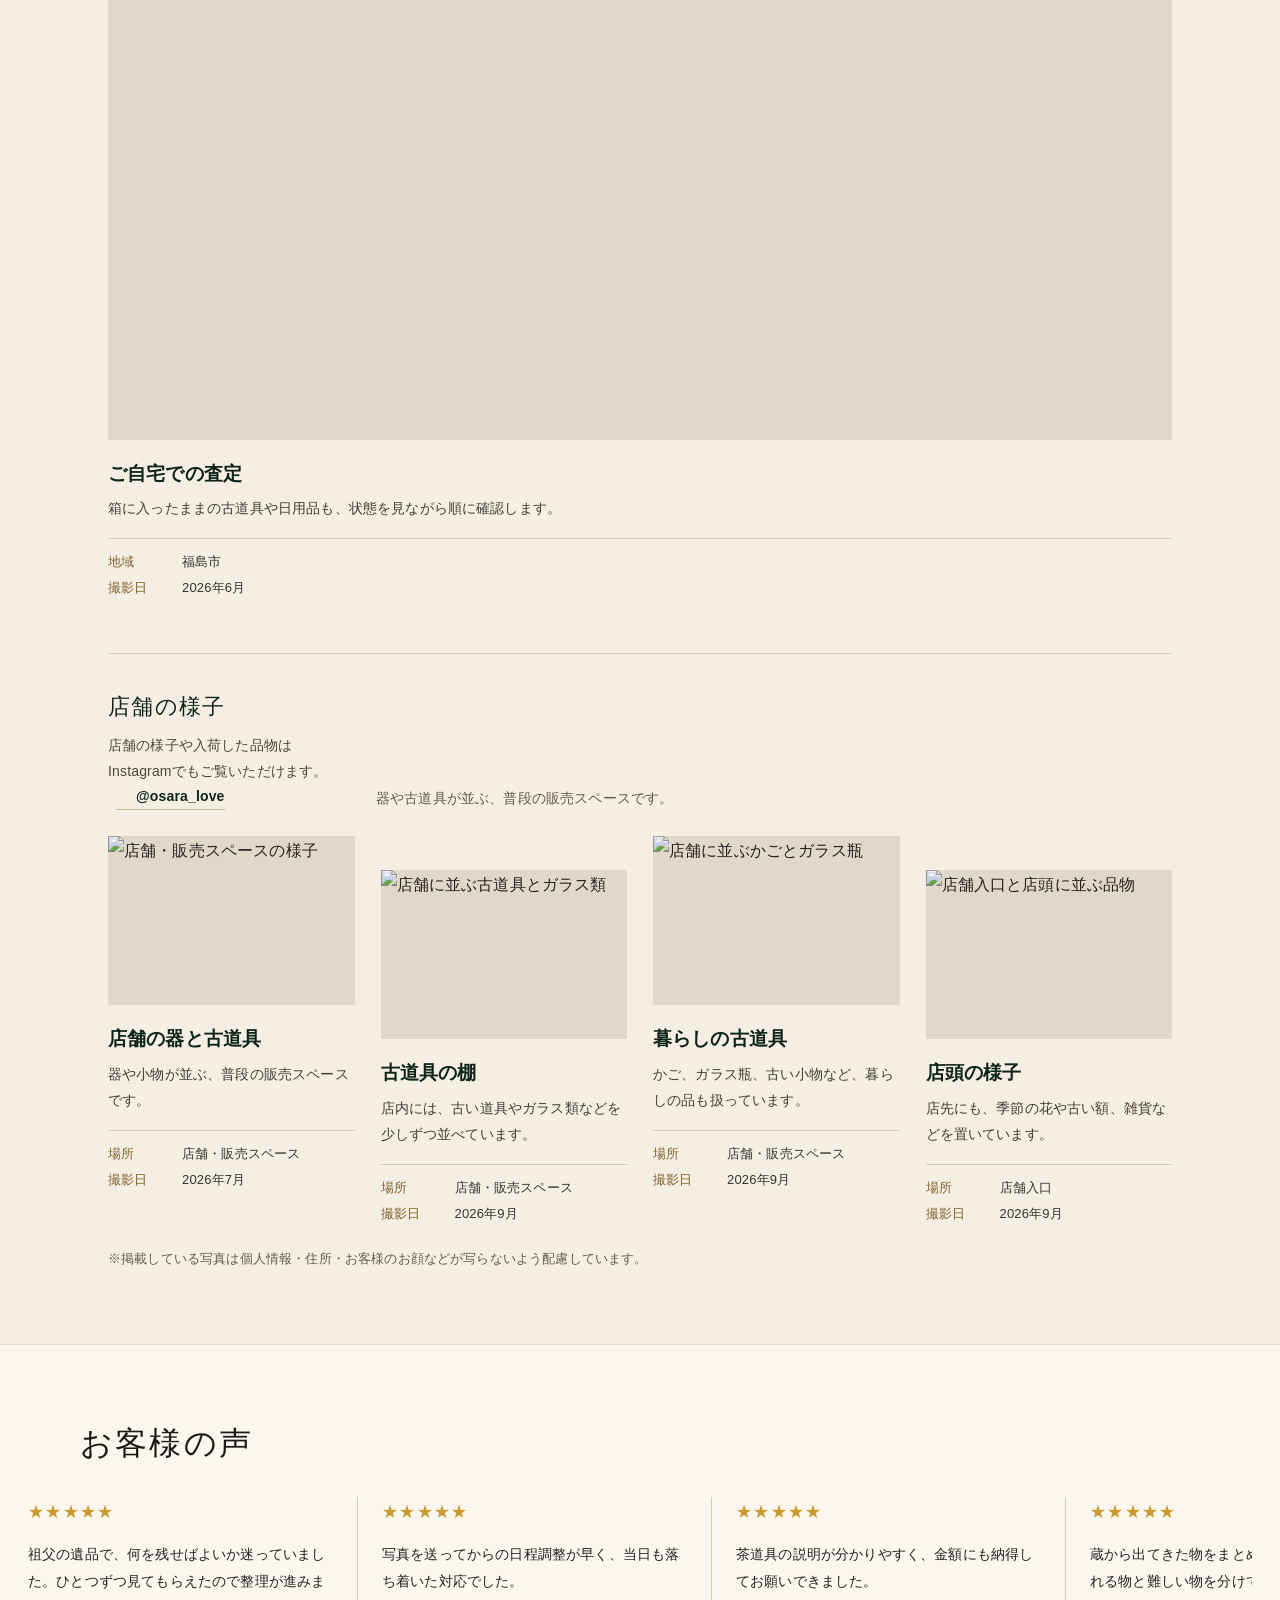
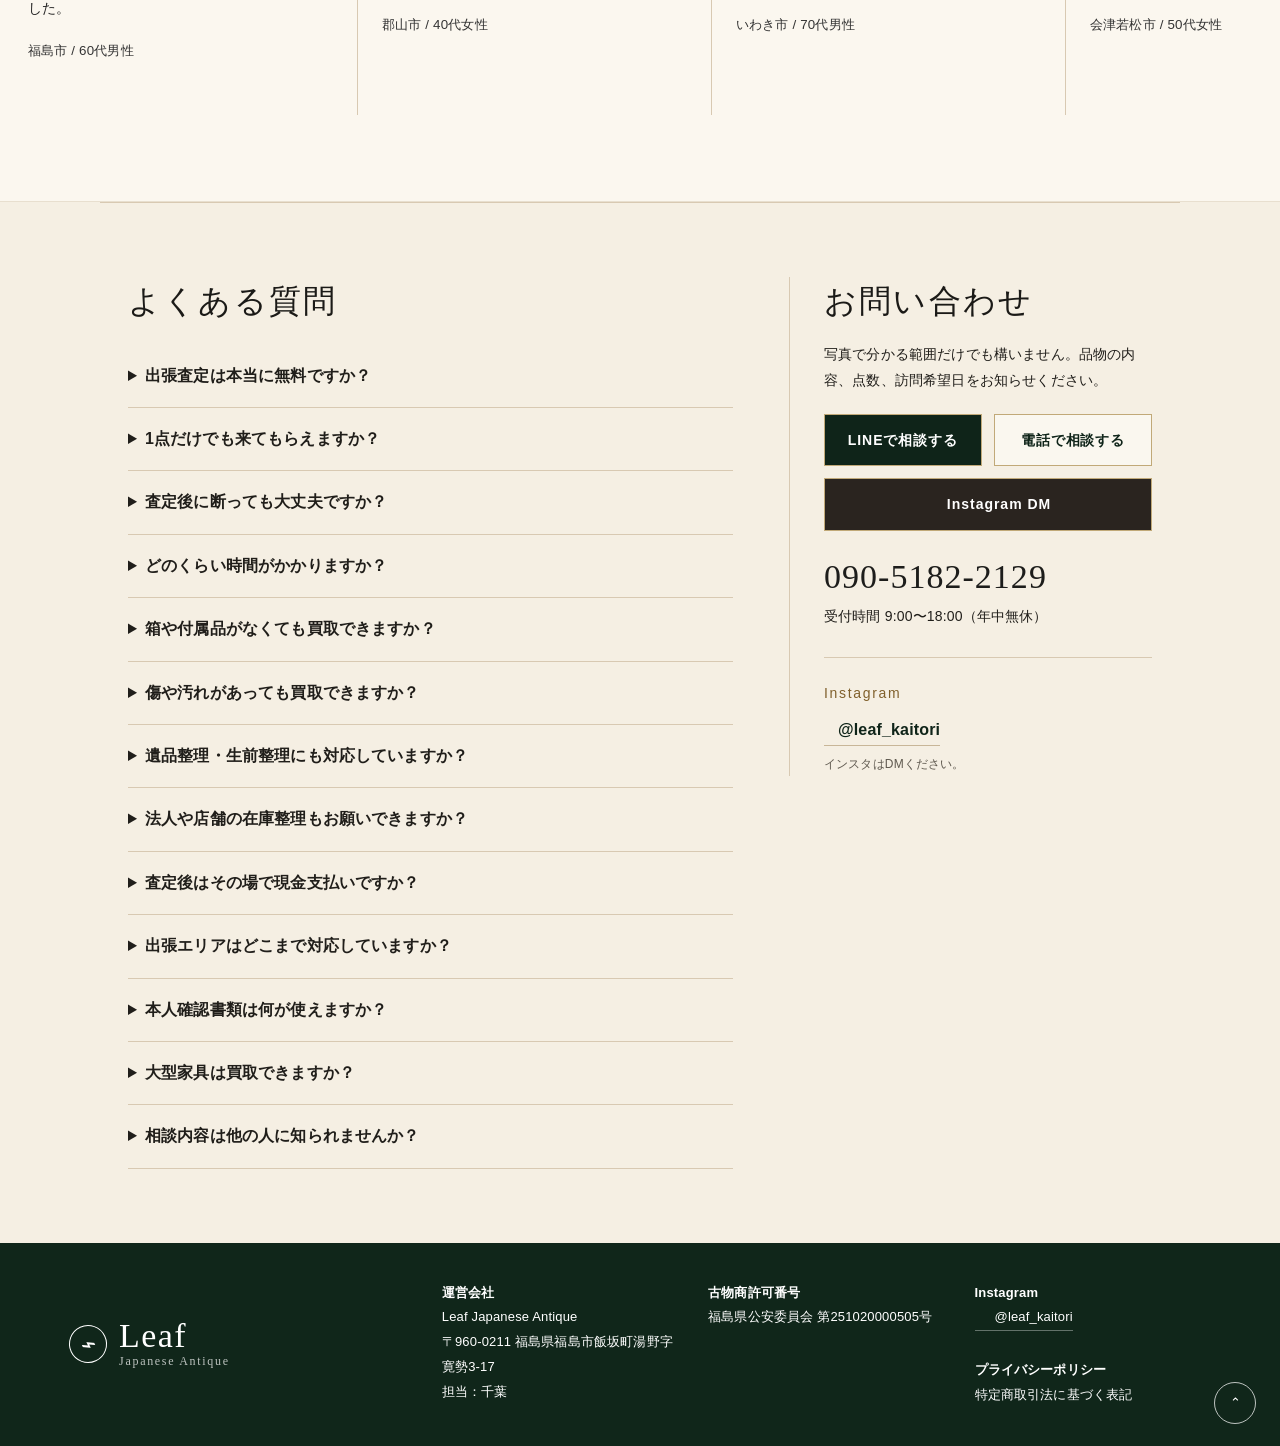
==== commit 9a55712f: "Add files via upload" ====
--- a/index.html
+++ b/index.html
@@ -3,21 +3,94 @@
 <head>
   <meta charset="utf-8" />
   <meta name="viewport" content="width=device-width, initial-scale=1" />
-  <title>Leaf Japanese Antique｜福島の出張買取・無料査定</title>
-  <meta name="description" content="Leaf Japanese Antiqueは福島県内対応の買取サービスです。時計、貴金属、骨董、カメラ、お酒、楽器、茶道具などを無料査定・出張買取いたします。" />
+  <title>福島県の出張買取・不用品買取｜骨董品・着物・古銭・遺品整理ならLeaf Japanese Antique</title>
+  <meta name="description" content="Leaf Japanese Antiqueは福島市を拠点に、福島県全域および宮城県・山形県・栃木県・新潟県など近隣県への出張買取・無料査定に対応。骨董品買取、不用品買取、遺品整理品のご相談も承ります。" />
+  <meta name="keywords" content="福島県 出張買取,福島市 出張買取,宮城県 出張買取,山形県 出張買取,栃木県 出張買取,新潟県 出張買取,骨董品 買取,不用品 買取,着物 買取,古銭 買取" />
+  <meta name="robots" content="index,follow" />
+  <meta property="og:locale" content="ja_JP" />
+  <meta property="og:type" content="website" />
+  <meta property="og:site_name" content="Leaf Japanese Antique" />
+  <meta property="og:title" content="福島県の出張買取・不用品買取｜Leaf Japanese Antique" />
+  <meta property="og:description" content="福島市を拠点に、福島県全域および近隣県への出張買取に対応。骨董品・不用品・遺品整理品などを丁寧に無料査定します。" />
+  <meta property="og:image" content="assets/logo-main.png" />
+  <meta name="twitter:card" content="summary_large_image" />
   <link rel="icon" type="image/png" href="assets/favicon.png" />
-  <link rel="stylesheet" href="style.css" />
+  <link rel="stylesheet" href="style.css?v=20260909a" />
+  <script type="application/ld+json">
+  {
+    "@context": "https://schema.org",
+    "@graph": [
+      {
+        "@type": ["LocalBusiness", "ProfessionalService"],
+        "@id": "#leaf-japanese-antique",
+        "name": "Leaf Japanese Antique",
+        "image": "assets/logo-main.png",
+        "telephone": "+81-90-5182-2129",
+        "priceRange": "査定無料",
+        "address": {
+          "@type": "PostalAddress",
+          "postalCode": "960-0211",
+          "addressRegion": "福島県",
+          "addressLocality": "福島市",
+          "streetAddress": "飯坂町湯野字寛勢3-17",
+          "addressCountry": "JP"
+        },
+        "areaServed": [
+          "福島市", "郡山市", "いわき市", "会津若松市", "白河市", "須賀川市", "二本松市", "伊達市", "南相馬市", "福島県全域", "宮城県", "山形県", "栃木県", "新潟県", "近隣県"
+        ],
+        "knowsAbout": [
+          "出張買取", "不用品買取", "骨董品", "茶道具", "着物", "古銭", "切手", "時計", "貴金属", "カメラ", "工具", "遺品整理", "生前整理"
+        ]
+      },
+      {
+        "@type": "Service",
+        "name": "福島県の出張買取・無料査定",
+        "provider": {"@id": "#leaf-japanese-antique"},
+        "serviceType": "出張買取",
+        "areaServed": ["福島県全域", "宮城県", "山形県", "栃木県", "新潟県"],
+        "description": "福島市を拠点に、福島県全域および近隣県への出張買取に対応。骨董品買取、不用品買取、遺品整理品などを無料査定します。"
+      },
+      {
+        "@type": "FAQPage",
+        "mainEntity": [
+          {
+            "@type": "Question",
+            "name": "出張査定は本当に無料ですか？",
+            "acceptedAnswer": {"@type": "Answer", "text": "はい。査定料・出張料は無料です。査定後にご成約とならない場合も費用はいただきません。"}
+          },
+          {
+            "@type": "Question",
+            "name": "1点だけでも来てもらえますか？",
+            "acceptedAnswer": {"@type": "Answer", "text": "はい。一点からでもお気軽にご相談ください。お品物の内容により、写真で事前確認をお願いする場合があります。"}
+          },
+          {
+            "@type": "Question",
+            "name": "査定後に断っても大丈夫ですか？",
+            "acceptedAnswer": {"@type": "Answer", "text": "もちろん大丈夫です。査定額にご納得いただけない場合は、その場でお断りいただけます。"}
+          },
+          {
+            "@type": "Question",
+            "name": "出張エリアはどこまで対応していますか？",
+            "acceptedAnswer": {"@type": "Answer", "text": "福島県内を中心に対応しています。近隣県やその他地域も内容によりご相談いただけます。"}
+          }
+        ]
+      }
+    ]
+  }
+  </script>
 </head>
 <body>
   <header class="site-header">
     <a class="logo" href="index.html" aria-label="Leaf Japanese Antique ホーム">
-      <img class="logo-icon" src="assets/logo-icon.png" alt="Leaf Japanese Antique ロゴ" />
+      <img class="logo-icon" src="assets/logo-icon.png?v=20260820" alt="Leaf Japanese Antique ロゴ" />
       <span class="logo-text"><strong>Leaf</strong><small>Japanese Antique</small></span>
     </a>
     <button class="menu-toggle" aria-label="メニューを開く">☰</button>
     <nav class="nav">
       <a href="index.html">ホーム</a>
       <a href="#items">買取品目</a>
+      <a href="results.html">買取実績</a>
+      <a href="area.html">出張エリア</a>
       <a href="#flow">買取の流れ</a>
       <a href="#reason">選ばれる理由</a>
       <a href="#voice">お客様の声</a>
@@ -25,27 +98,69 @@
       <a href="#company">会社概要</a>
     </nav>
     <div class="header-actions">
-      <a class="btn btn-green" href="https://line.me/ti/p/" target="_blank" rel="noopener">LINEで査定する</a>
-      <a class="btn btn-light" href="tel:09051822129">電話で相談する</a>
+      <a class="btn btn-green" href="https://line.me/R/ti/p/@191wwmqs" target="_blank" rel="noopener">LINEで相談する</a>
+      <a class="btn btn-light" href="#phone-contact" data-phone-modal aria-label="電話番号を表示する">電話で相談する</a>
+      <a class="btn btn-instagram" href="https://www.instagram.com/leaf_kaitori?utm_source=ig_web_button_share_sheet&amp;stkn=ZDNlZDc0MzIxNw==" target="_blank" rel="noopener" aria-label="InstagramのDMで買取相談">Instagram DM</a>
     </div>
   </header>
 
   <main>
     <section class="hero">
       <div class="hero-copy reveal">
-        <h1>想いのある品を、<br />次の方へ。</h1>
-        <p>価値を見極め、丁寧に査定いたします。</p>
+        <h1>想いのある品、大切に使われてきた暮らしの品を、次の方へ。</h1>
+        <p>骨董品、食器、時計、雑貨、おもちゃ、不用品整理も。福島市を拠点に、皆様のご相談を承っております。</p>
         <div class="hero-buttons">
-          <a class="btn btn-green btn-large" href="https://line.me/ti/p/" target="_blank" rel="noopener">LINEで査定する</a>
-          <a class="btn btn-light btn-large" href="tel:09051822129">電話で相談する</a>
+          <a class="btn btn-green btn-large" href="https://line.me/R/ti/p/@191wwmqs" target="_blank" rel="noopener">LINEで相談する</a>
+          <a class="btn btn-light btn-large" href="#phone-contact" data-phone-modal aria-label="電話番号を表示する">電話で相談する</a>
+          <a class="btn btn-instagram btn-large" href="https://www.instagram.com/leaf_kaitori?utm_source=ig_web_button_share_sheet&amp;stkn=ZDNlZDc0MzIxNw==" target="_blank" rel="noopener" aria-label="InstagramのDMで買取相談">Instagram DM</a>
         </div>
         <div class="hero-points">
-          <div><span>▣</span><b>出張買取<br />無料</b></div>
-          <div><span>◎</span><b>査定料<br />無料</b></div>
-          <div><span>¥</span><b>その場で<br />現金お支払い</b></div>
-        </div>
-      </div>
-      <div class="hero-image" aria-label="骨董品・茶道具のイメージ"></div>
+          <div><b>出張買取無料</b></div>
+          <div><b>査定料無料</b></div>
+          <div><b>その場で現金お支払い</b></div>
+        </div>
+      </div>
+      <div class="hero-image hero-slideshow" data-hero-slider aria-label="不用品買取の幅広い品目を紹介するスライドショー">
+        <div class="hero-slide hero-slide-store is-active" style="background-image:url('assets/hero-slide-1.jpg?v=20260906')" aria-hidden="false"></div>
+        <div class="hero-slide" style="background-image:url('assets/hero-slide-2.jpg')" aria-hidden="true"></div>
+        <div class="hero-slide" style="background-image:url('assets/hero-slide-3.jpg')" aria-hidden="true"></div>
+        <div class="hero-slide" style="background-image:url('assets/hero-slide-4.jpg')" aria-hidden="true"></div>
+        <div class="hero-slide" style="background-image:url('assets/hero-slide-5.jpg?v=20260906')" aria-hidden="true"></div>
+        <button class="hero-arrow hero-prev" type="button" aria-label="前の画像へ" data-hero-prev>‹</button>
+        <button class="hero-arrow hero-next" type="button" aria-label="次の画像へ" data-hero-next>›</button>
+        <div class="hero-dots" aria-label="スライド切り替え">
+          <button class="is-active" type="button" aria-label="1枚目を表示" data-hero-dot="0"></button>
+          <button type="button" aria-label="2枚目を表示" data-hero-dot="1"></button>
+          <button type="button" aria-label="3枚目を表示" data-hero-dot="2"></button>
+          <button type="button" aria-label="4枚目を表示" data-hero-dot="3"></button>
+          <button type="button" aria-label="5枚目を表示" data-hero-dot="4"></button>
+        </div>
+      </div>
+    </section>
+
+    <section class="section local-seo reveal" aria-label="福島県の出張買取について">
+      <p class="section-label">福島県の出張買取・無料査定</p>
+      <h2>骨董品から不用品整理まで、ご自宅へ伺い丁寧に査定いたします。</h2>
+      <p>
+        Leaf Japanese Antiqueは、福島市を拠点に、<strong class="local-highlight">福島県全域および近隣県への出張買取</strong>を行っています。
+      </p>
+      <p>
+        骨董品・古美術品をはじめ、茶道具、掛軸、着物、古銭、時計、工具、ホビー用品、不用品など、幅広いお品物を拝見いたします。遺品整理や生前整理で出てきたお品物のご相談も承っております。
+      </p>
+      <p>
+        <strong class="local-highlight">「価値がある物か分からない」「何を残して、何を処分すればいいか分からない」</strong>という場合も、そのままの状態で大丈夫です。品名や年代が分からなくても、一点ずつ確認しながら丁寧に査定いたします。
+      </p>
+      <p>
+        福島市をはじめ福島県内全域に対応し、宮城県・山形県・栃木県・新潟県などの近隣県についても、お品物の内容や数量に応じてご相談いただけます。
+      </p>
+      <p>
+        査定だけのご相談でも構いません。無理に売却をおすすめすることはありませんので、まずはお気軽にご相談ください。
+      </p>
+      <ul>
+        <li>福島市・郡山市・いわき市・会津若松市など県内各地に対応</li>
+        <li>査定料・出張料は無料、査定後のお断りも可能</li>
+        <li>査定内容・個人情報は外部に漏れないよう管理</li>
+      </ul>
     </section>
 
     <section id="items" class="section section-items reveal">
@@ -65,6 +180,7 @@
         <a class="item-row" href="items.html#scroll"><img src="assets/icon-scroll.svg" alt="" /><b>掛軸・書画・屏風</b><em>›</em></a>
         <a class="item-row" href="items.html#sword"><img src="assets/icon-sword.svg" alt="" /><b>刀剣・武具・甲冑</b><em>›</em></a>
         <a class="item-row" href="items.html#metal"><img src="assets/icon-kettle.svg" alt="" /><b>鉄瓶・銀瓶・銅製品</b><em>›</em></a>
+        <a class="item-row" href="items.html#large-furniture"><img src="assets/icon-vase.svg" alt="" /><b>大型家具（要相談）</b><em>›</em></a>
         <a class="item-row" href="items.html#buddha"><img src="assets/icon-buddha.svg" alt="" /><b>仏像・仏具・神具</b><em>›</em></a>
       </div>
       <a class="center-btn" href="items.html">買取一覧を見る</a>
@@ -73,12 +189,68 @@
     <section id="reason" class="section reason reveal">
       <h2>Leaf Japanese Antiqueが選ばれる理由</h2>
       <div class="reason-grid">
-        <div><span>○</span><b>査定料・出張料<br />すべて無料</b></div>
-        <div><span>◎</span><b>経験豊富な鑑定士が<br />丁寧に査定</b></div>
-        <div><span>¥</span><b>その場で現金<br />お支払い</b></div>
-        <div><span>⌖</span><b>福島県内全域<br />即日対応可能</b></div>
-        <div><span>□</span><b>一点からでも<br />査定OK</b></div>
-        <div><span>◌</span><b>国内外の販売ルートで<br />高価買取を実現</b></div>
+        <div><span>①</span><b>査定料・出張料<br />すべて無料</b></div>
+        <div><span>②</span><b>経験豊富な鑑定士が<br />丁寧に査定</b></div>
+        <div><span>③</span><b>その場で現金<br />お支払い</b></div>
+        <div><span>④</span><b>福島県内・近隣県まで<br />対応</b></div>
+        <div><span>⑤</span><b>一点からでも<br />査定OK</b></div>
+      </div>
+    </section>
+
+    <section id="anxiety" class="section anxiety reveal">
+      <div class="anxiety-head">
+        <p class="section-label">安心してご相談ください</p>
+        <h2>お客様の不安を、ひとつずつ解消します</h2>
+        <p class="anxiety-lead">
+          買取をお願いする時は、「売れるかな？」よりも「本当に大丈夫かな？」という不安の方が大きいものです。<br />
+          Leaf Japanese Antiqueでは、無理な買取や強引な営業は行いません。金額や理由を聞いてから、売るかどうかを決めていただけます。
+        </p>
+      </div>
+      <div class="anxiety-grid">
+        <article class="anxiety-card">
+          <h3>安く買い叩かれないかな…</h3>
+          <p>相場と状態を見ながら、なぜその金額になるのかをお伝えします。</p>
+        </article>
+        <article class="anxiety-card">
+          <h3>価値がある物なのか分からない</h3>
+          <p>品名が分からない物も、そのまま見せていただければ確認します。</p>
+        </article>
+        <article class="anxiety-card">
+          <h3>こんな物を見せても大丈夫かな？</h3>
+          <p>一点だけ、古い物、状態が気になる物でも拝見します。</p>
+        </article>
+        <article class="anxiety-card">
+          <h3>断ったら気まずいかな？</h3>
+          <p>金額が合わなければ、お断りいただいて構いません。</p>
+        </article>
+        <article class="anxiety-card">
+          <h3>無理に売るように勧められないかな？</h3>
+          <p>その場で急がせず、お客様の判断を待ちます。</p>
+        </article>
+        <article class="anxiety-card">
+          <h3>査定だけでもいいのかな？</h3>
+          <p>金額を聞いてから考えたい、というご相談も承ります。</p>
+        </article>
+        <article class="anxiety-card">
+          <h3>家に来てもらうのは少し不安</h3>
+          <p>訪問時間と内容を事前に確認し、玄関先での相談にも対応します。</p>
+        </article>
+        <article class="anxiety-card">
+          <h3>思い出の品だから大切に扱ってほしい</h3>
+          <p>思い出のある品として扱い、急がず一点ずつ確認します。</p>
+        </article>
+        <article class="anxiety-card">
+          <h3>遺品整理で気持ちの整理がついていない</h3>
+          <p>急がせません。整理の途中でも、必要な範囲から進められます。</p>
+        </article>
+        <article class="anxiety-card">
+          <h3>どこに頼めば安心なのか分からない</h3>
+          <p>査定内容や個人情報は外部に漏れないよう管理します。</p>
+        </article>
+      </div>
+      <div class="anxiety-message">
+        <strong>不安な点は、先に聞いてください。</strong>
+        <p>査定だけ、相談だけでも承ります。</p>
       </div>
     </section>
 
@@ -88,36 +260,153 @@
         <article><strong>01</strong><h3>お問い合わせ</h3><p>LINEまたはお電話・フォームからお気軽にご相談ください。</p></article>
         <article><strong>02</strong><h3>査定</h3><p>お品物の内容を確認し、査定額をご提示します。</p></article>
         <article><strong>03</strong><h3>出張・お伺い</h3><p>ご希望日時にお伺いし、お品物を拝見します。</p></article>
-        <article><strong>04</strong><h3>お支払い</h3><p>査定額にご納得いただければ、その場で現金をお支払いします。</p></article>
-      </div>
+        <article><strong>04</strong><h3>お支払い</h3><p>本人確認書類を確認後、査定額にご納得いただければ現金でお支払いします。</p></article>
+        <article><strong>05</strong><h3>秘密厳守</h3><p>査定内容・個人情報は厳重に管理し、ご本人の許可なく第三者へ開示することはありません。安心してご相談ください。</p></article>
+      </div>
+    </section>
+
+    <section id="pickup-results" class="section pickup-results reveal">
+      <div class="section-title">
+        <span></span><h2>お買取・販売店舗の様子</h2><span></span>
+        <p>ご自宅で拝見した品物や、店内・販売スペースの様子です。<br />写真は今後も実際のものに差し替えていきます。</p>
+      </div>
+      <div class="gallery-block">
+        <div class="gallery-heading">
+          <h3>お買取の様子</h3>
+          <p>ご自宅で拝見した品物や、査定前後の様子です。</p>
+        </div>
+        <div class="pickup-result-grid pickup-result-grid-buying">
+          <!-- お買取の様子カード：ここからコピーして追加 -->
+          <article class="pickup-result-card featured">
+            <img src="assets/gallery/gallery-01.jpg" alt="ご自宅でのお買取の様子" />
+            <div>
+              <h3>ご自宅での査定</h3>
+              <p>箱に入ったままの古道具や日用品も、状態を見ながら順に確認します。</p>
+              <dl>
+                <dt>地域</dt><dd>福島市</dd>
+                <dt>撮影日</dt><dd>2026年6月</dd>
+              </dl>
+            </div>
+          </article>
+          <!-- お買取の様子カード：ここまで -->
+        </div>
+      </div>
+      <div class="gallery-block gallery-block-store">
+        <div class="gallery-heading">
+          <div class="gallery-heading-title">
+            <h3>店舗の様子</h3>
+            <p class="store-instagram">店舗の様子や入荷した品物はInstagramでもご覧いただけます。<a class="instagram-link" href="https://www.instagram.com/osara_love/?hl=ja#" target="_blank" rel="noopener" aria-label="店舗Instagram @osara_love">@osara_love</a></p>
+          </div>
+          <p>器や古道具が並ぶ、普段の販売スペースです。</p>
+        </div>
+        <div class="pickup-result-grid pickup-result-grid-store">
+          <!-- 店舗の様子カード：ここからコピーして追加 -->
+          <article class="pickup-result-card">
+            <img src="assets/gallery/gallery-02.jpg?v=20260906" alt="店舗・販売スペースの様子" />
+            <div>
+              <h3>店舗の器と古道具</h3>
+              <p>器や小物が並ぶ、普段の販売スペースです。</p>
+              <dl>
+                <dt>場所</dt><dd>店舗・販売スペース</dd>
+                <dt>撮影日</dt><dd>2026年7月</dd>
+              </dl>
+            </div>
+          </article>
+          <!-- 店舗の様子カード：ここまで -->
+          <article class="pickup-result-card">
+            <img src="assets/gallery/gallery-03.jpg?v=20260906" alt="店舗に並ぶ古道具とガラス類" />
+            <div>
+              <h3>古道具の棚</h3>
+              <p>店内には、古い道具やガラス類などを少しずつ並べています。</p>
+              <dl>
+                <dt>場所</dt><dd>店舗・販売スペース</dd>
+                <dt>撮影日</dt><dd>2026年9月</dd>
+              </dl>
+            </div>
+          </article>
+          <article class="pickup-result-card">
+            <img src="assets/gallery/gallery-04.jpg?v=20260906" alt="店舗に並ぶかごとガラス瓶" />
+            <div>
+              <h3>暮らしの古道具</h3>
+              <p>かご、ガラス瓶、古い小物など、暮らしの品も扱っています。</p>
+              <dl>
+                <dt>場所</dt><dd>店舗・販売スペース</dd>
+                <dt>撮影日</dt><dd>2026年9月</dd>
+              </dl>
+            </div>
+          </article>
+          <article class="pickup-result-card">
+            <img src="assets/gallery/gallery-05.jpg?v=20260906" alt="店舗入口と店頭に並ぶ品物" />
+            <div>
+              <h3>店頭の様子</h3>
+              <p>店先にも、季節の花や古い額、雑貨などを置いています。</p>
+              <dl>
+                <dt>場所</dt><dd>店舗入口</dd>
+                <dt>撮影日</dt><dd>2026年9月</dd>
+              </dl>
+            </div>
+          </article>
+        </div>
+      </div>
+      <p class="result-note">※掲載している写真は個人情報・住所・お客様のお顔などが写らないよう配慮しています。</p>
     </section>
 
     <section id="voice" class="section voice reveal">
       <h2>お客様の声</h2>
-      <div class="voice-grid">
-        <article><div class="stars">★★★★★</div><p>祖父の遺品で価値が分からない物ばかりでしたが、丁寧に見ていただき、思っていた以上の金額で買い取っていただきました。</p><small>福島市 / 60代男性</small></article>
-        <article><div class="stars">★★★★★</div><p>LINEでのやり取りがスムーズで、出張買取もすぐに来てくれました。安心してお任せできるお店です。</p><small>郡山市 / 40代女性</small></article>
-        <article><div class="stars">★★★★★</div><p>他店よりも高く査定していただきました。骨董品の知識が豊富で信頼できます。</p><small>いわき市 / 70代男性</small></article>
+      <div class="voice-scroll" aria-label="お客様の声">
+        <div class="voice-track">
+          <article><div class="stars">★★★★★</div><p>祖父の遺品で、何を残せばよいか迷っていました。ひとつずつ見てもらえたので整理が進みました。</p><small>福島市 / 60代男性</small></article>
+          <article><div class="stars">★★★★★</div><p>写真を送ってからの日程調整が早く、当日も落ち着いた対応でした。</p><small>郡山市 / 40代女性</small></article>
+          <article><div class="stars">★★★★★</div><p>茶道具の説明が分かりやすく、金額にも納得してお願いできました。</p><small>いわき市 / 70代男性</small></article>
+          <article><div class="stars">★★★★★</div><p>蔵から出てきた物をまとめて相談しました。売れる物と難しい物を分けて教えてくれました。</p><small>会津若松市 / 50代女性</small></article>
+          <article><div class="stars">★★★★★</div><p>時計とカメラを見てもらいました。古い物でも状態をきちんと確認してくれました。</p><small>白河市 / 40代男性</small></article>
+          <article><div class="stars">★★★★★</div><p>母の着物と小物をお願いしました。量が多かったのですが、急かされず助かりました。</p><small>須賀川市 / 60代女性</small></article>
+          <article><div class="stars">★★★★★</div><p>一点だけの相談でしたが、来てもらえてありがたかったです。</p><small>二本松市 / 50代男性</small></article>
+          <article><div class="stars">★★★★★</div><p>遺品整理の途中で相談しました。必要な物を確認しながら進められました。</p><small>福島市 / 70代女性</small></article>
+          <article><div class="stars">★★★★★</div><p>祖父の遺品で、何を残せばよいか迷っていました。ひとつずつ見てもらえたので整理が進みました。</p><small>福島市 / 60代男性</small></article>
+          <article><div class="stars">★★★★★</div><p>写真を送ってからの日程調整が早く、当日も落ち着いた対応でした。</p><small>郡山市 / 40代女性</small></article>
+          <article><div class="stars">★★★★★</div><p>茶道具の説明が分かりやすく、金額にも納得してお願いできました。</p><small>いわき市 / 70代男性</small></article>
+          <article><div class="stars">★★★★★</div><p>蔵から出てきた物をまとめて相談しました。売れる物と難しい物を分けて教えてくれました。</p><small>会津若松市 / 50代女性</small></article>
+          <article><div class="stars">★★★★★</div><p>時計とカメラを見てもらいました。古い物でも状態をきちんと確認してくれました。</p><small>白河市 / 40代男性</small></article>
+          <article><div class="stars">★★★★★</div><p>母の着物と小物をお願いしました。量が多かったのですが、急かされず助かりました。</p><small>須賀川市 / 60代女性</small></article>
+          <article><div class="stars">★★★★★</div><p>一点だけの相談でしたが、来てもらえてありがたかったです。</p><small>二本松市 / 50代男性</small></article>
+          <article><div class="stars">★★★★★</div><p>遺品整理の途中で相談しました。必要な物を確認しながら進められました。</p><small>福島市 / 70代女性</small></article>
+        </div>
       </div>
     </section>
 
     <section id="faq" class="section contact-wrap reveal">
       <div class="faq-card">
         <h2>よくある質問</h2>
-        <details><summary>査定だけでもお願いできますか？</summary><p>はい。査定だけでも無料で承ります。</p></details>
-        <details><summary>出張費や査定料はかかりますか？</summary><p>査定料・出張料は無料です。</p></details>
-        <details><summary>どのような物でも買取ってもらえますか？</summary><p>状態や品目によって異なります。まずは写真をお送りください。</p></details>
-        <details><summary>身分証明書は必要ですか？</summary><p>古物営業法に基づき、ご成約時に本人確認書類が必要です。</p></details>
+        <details><summary>出張査定は本当に無料ですか？</summary><p>はい。査定料・出張料は無料です。査定後にご成約とならない場合も費用はいただきません。</p></details>
+        <details><summary>1点だけでも来てもらえますか？</summary><p>はい。一点からでもお気軽にご相談ください。お品物の内容により、写真で事前確認をお願いする場合があります。</p></details>
+        <details><summary>査定後に断っても大丈夫ですか？</summary><p>もちろん大丈夫です。査定額にご納得いただけない場合は、その場でお断りいただけます。</p></details>
+        <details><summary>どのくらい時間がかかりますか？</summary><p>点数や内容によりますが、少量の場合は30分前後が目安です。大量整理の場合は事前におおよその時間をご案内します。</p></details>
+        <details><summary>箱や付属品がなくても買取できますか？</summary><p>はい。箱・保証書・付属品がないお品物も査定可能です。付属品がある場合は査定額に反映されることがあります。</p></details>
+        <details><summary>傷や汚れがあっても買取できますか？</summary><p>状態を確認したうえで査定いたします。古い物や使用感のある物でも価値が残っている場合があります。</p></details>
+        <details><summary>遺品整理・生前整理にも対応していますか？</summary><p>はい。秘密厳守で丁寧に対応いたします。量が多い場合もまずはご相談ください。</p></details>
+        <details><summary>法人や店舗の在庫整理もお願いできますか？</summary><p>はい。法人様・店舗様の在庫整理、閉店整理、倉庫整理も内容に応じて承ります。</p></details>
+        <details><summary>査定後はその場で現金支払いですか？</summary><p>査定額にご納得いただき、ご本人確認が完了した後、その場で現金にてお支払いします。</p></details>
+        <details><summary>出張エリアはどこまで対応していますか？</summary><p>福島県内を中心に対応しています。地域や内容によりできる限り早く日程を調整いたします。</p></details>
+        <details><summary>本人確認書類は何が使えますか？</summary><p>古物営業法に基づき、ご成約時には現住所・氏名・生年月日を確認できる本人確認書類が必要です。運転免許証、健康保険証、マイナンバーカード、パスポートなどをご用意ください。</p></details>
+        <details><summary>大型家具は買取できますか？</summary><p>大型家具は状態・サイズ・搬出経路により異なるため、要相談で承ります。事前に写真をお送りください。</p></details>
+        <details><summary>相談内容は他の人に知られませんか？</summary><p>秘密厳守で対応します。査定内容・個人情報をご本人の許可なく第三者へ開示することはありません。</p></details>
       </div>
       <div class="contact-card">
         <h2>お問い合わせ</h2>
-        <p>LINEまたはお電話・フォームからお気軽にご連絡ください。</p>
+        <p>写真で分かる範囲だけでも構いません。品物の内容、点数、訪問希望日をお知らせください。</p>
         <div class="contact-buttons">
-          <a class="btn btn-green" href="https://line.me/ti/p/" target="_blank" rel="noopener">LINEで査定する</a>
-          <a class="btn btn-light" href="tel:09051822129">電話で相談する</a>
-        </div>
-        <a class="tel" href="tel:09051822129">090-5182-2129</a>
+          <a class="btn btn-green" href="https://line.me/R/ti/p/@191wwmqs" target="_blank" rel="noopener">LINEで相談する</a>
+          <a class="btn btn-light" href="#phone-contact" data-phone-modal aria-label="電話番号を表示する">電話で相談する</a>
+          <a class="btn btn-instagram" href="https://www.instagram.com/leaf_kaitori?utm_source=ig_web_button_share_sheet&amp;stkn=ZDNlZDc0MzIxNw==" target="_blank" rel="noopener" aria-label="InstagramのDMで買取相談">Instagram DM</a>
+        </div>
+        <a class="tel" href="#phone-contact" data-phone-modal aria-label="電話番号を表示する">090-5182-2129</a>
         <p class="hours">受付時間 9:00〜18:00（年中無休）</p>
+        <div class="social-info">
+          <p class="social-title">Instagram</p>
+          <a class="instagram-link" href="https://www.instagram.com/leaf_kaitori?utm_source=ig_web_button_share_sheet&amp;stkn=ZDNlZDc0MzIxNw==" target="_blank" rel="noopener" aria-label="Instagramアカウント">@leaf_kaitori</a>
+          <small>インスタはDMください。</small>
+        </div>
       </div>
     </section>
   </main>
@@ -126,9 +415,14 @@
     <div class="footer-brand"><span class="leaf-mark">⌁</span><div><strong>Leaf</strong><small>Japanese Antique</small></div></div>
     <div><b>運営会社</b><br />Leaf Japanese Antique<br />〒960-0211 福島県福島市飯坂町湯野字寛勢3-17<br />担当：千葉</div>
     <div><b>古物商許可番号</b><br />福島県公安委員会 第251020000505号</div>
-    <div><b>プライバシーポリシー</b><br />特定商取引法に基づく表記</div>
+    <div><b>Instagram</b><br /><a class="instagram-link" href="https://www.instagram.com/leaf_kaitori?utm_source=ig_web_button_share_sheet&amp;stkn=ZDNlZDc0MzIxNw==" target="_blank" rel="noopener">@leaf_kaitori</a><br /><br /><b>プライバシーポリシー</b><br />特定商取引法に基づく表記</div>
     <button class="top-btn" aria-label="ページ上部へ">⌃</button>
   </footer>
-  <script src="script.js"></script>
+  <div class="fixed-contact" aria-label="固定お問い合わせ">
+    <a class="fixed-line" href="https://line.me/R/ti/p/@191wwmqs" target="_blank" rel="noopener">LINE相談</a>
+    <a class="fixed-tel" href="#phone-contact" data-phone-modal aria-label="電話番号を表示する">電話相談</a>
+    <a class="fixed-instagram" href="https://www.instagram.com/leaf_kaitori?utm_source=ig_web_button_share_sheet&amp;stkn=ZDNlZDc0MzIxNw==" target="_blank" rel="noopener" aria-label="InstagramのDMで買取相談">Instagram DM</a>
+  </div>
+  <script src="script.js?v=20260909a"></script>
 </body>
 </html>
--- a/style.css
+++ b/style.css
@@ -1,21 +1,334 @@
 :root{
-  --green:#193f27;
-  --green2:#285535;
-  --ink:#1e1d1b;
-  --muted:#6d675d;
-  --bg:#fffdf8;
-  --beige:#fbf7ef;
-  --line:#e8ded0;
-  --gold:#aa8a54;
-  --shadow:0 18px 45px rgba(39,32,22,.08);
+  --green:#0f2419;
+  --green2:#1a3022;
+  --ink:#201e1a;
+  --muted:#5f594f;
+  --bg:#f5efe3;
+  --paper:#fbf7ef;
+  --beige:#ede2d0;
+  --line:#d8c9b2;
+  --gold:#92713d;
+  --gold-soft:#c1a978;
+  --shadow:none;
 }
 *{box-sizing:border-box}
-html{scroll-behavior:smooth}
-body{margin:0;background:var(--bg);color:var(--ink);font-family:"Hiragino Mincho ProN","Yu Mincho",YuMincho,serif;line-height:1.8;letter-spacing:.03em}
-a{color:inherit}.site-header{height:76px;display:flex;align-items:center;gap:24px;padding:0 5.2%;background:rgba(255,253,248,.96);border-bottom:1px solid #eee8dc;position:sticky;top:0;z-index:50;backdrop-filter:blur(12px)}
-.logo{display:flex;align-items:center;gap:10px;text-decoration:none;color:var(--green);min-width:230px}.leaf-mark{width:38px;height:38px;border:1px solid var(--green);border-radius:50%;display:grid;place-items:center;transform:rotate(-25deg);font-size:25px;line-height:1}.logo-icon{width:48px;height:48px;object-fit:cover;border-radius:50%;display:block}.footer-logo-icon{width:48px;height:48px;object-fit:cover;border-radius:50%;display:block;background:#fff}.logo strong,.footer-brand strong{display:block;font-size:34px;line-height:1;font-weight:500}.logo small,.footer-brand small{display:block;font-size:14px;line-height:1.15}.nav{display:flex;gap:22px;margin-left:auto;font-family:"Hiragino Sans","Yu Gothic",sans-serif;font-size:14px;white-space:nowrap}.nav a{text-decoration:none}.nav a:hover{color:var(--gold)}.header-actions{display:flex;gap:10px}.menu-toggle{display:none;background:transparent;border:0;font-size:28px;color:var(--green)}
-.btn{display:inline-flex;align-items:center;justify-content:center;border:1px solid #c9b58c;border-radius:5px;padding:10px 17px;text-decoration:none;font-family:"Hiragino Sans","Yu Gothic",sans-serif;font-size:14px;font-weight:700;transition:.2s ease;white-space:nowrap}.btn-green{background:var(--green);border-color:var(--green);color:#fff}.btn-light{background:#fffdf8;color:#896b32}.btn-large{padding:14px 30px}.btn:hover{transform:translateY(-2px);box-shadow:0 10px 20px rgba(0,0,0,.08)}
-.hero{min-height:520px;display:grid;grid-template-columns:46% 54%;background:linear-gradient(90deg,#fffdf8 0%,#fffdf8 44%,#efe8dc 100%);overflow:hidden}.hero-copy{padding:74px 0 0 7vw;z-index:2}.hero h1{font-size:57px;line-height:1.36;font-weight:400;margin:0 0 14px;letter-spacing:.08em}.hero-copy>p{margin:0 0 24px;font-size:16px}.hero-buttons{display:flex;gap:18px;margin-bottom:34px}.hero-points{display:flex;gap:0;font-family:"Hiragino Sans","Yu Gothic",sans-serif;color:#203d2b}.hero-points div{display:flex;align-items:center;gap:10px;padding-right:28px;margin-right:28px;border-right:1px solid var(--line);font-size:14px;line-height:1.6}.hero-points div:last-child{border-right:0}.hero-points span{font-size:26px;color:var(--green)}.hero-image{min-height:520px;background:url("assets/hero.jpg") center/cover no-repeat;filter:saturate(.92)}
-.section{max-width:1120px;margin:0 auto;padding:52px 28px}.section-title{text-align:center;margin-bottom:27px}.section-title h2,.section h2{font-weight:400;font-size:27px;line-height:1.4;margin:0;text-align:center}.section-title span{display:inline-block;width:24px;border-top:1px solid #cdb991;margin:0 18px 9px}.section-title h2{display:inline-block}.section-title p{font-family:"Hiragino Sans","Yu Gothic",sans-serif;font-size:13px;color:#666;margin:3px 0 0}.two-col{display:grid;grid-template-columns:1fr 1fr;gap:0 28px}.item-row{height:72px;display:grid;grid-template-columns:58px 1fr 24px;align-items:center;text-decoration:none;padding:0 18px;background:#fbf8f1;border-bottom:1px solid var(--line);transition:.18s ease}.item-row:hover{background:#f4eee2;transform:translateX(2px)}.item-row img{width:38px;height:38px;object-fit:contain}.item-row b{font-size:18px;font-weight:600}.item-row em{font-style:normal;color:#9b7b42;font-size:22px}.center-btn{display:block;width:270px;margin:26px auto 0;text-align:center;padding:12px 16px;border:1px solid #bda67d;text-decoration:none;color:#886a32;border-radius:5px;background:#fffdf8}.center-btn::after{content:"  ↓"}.reason{background:#fbf8f1;border-radius:5px;box-shadow:var(--shadow)}.reason-grid{display:grid;grid-template-columns:repeat(6,1fr);gap:20px;margin-top:26px;text-align:center}.reason-grid div{color:var(--green)}.reason-grid span{display:block;font-size:36px;line-height:1}.reason-grid b{display:block;margin-top:8px;font-family:"Hiragino Sans","Yu Gothic",sans-serif;font-size:14px;color:#1d1d1b;line-height:1.65}.flow-grid{display:grid;grid-template-columns:repeat(4,1fr);gap:25px}.flow-grid article{position:relative}.flow-grid article:not(:last-child)::after{content:"›";position:absolute;right:-18px;top:32px;color:#9b7b42;font-size:22px}.flow-grid strong{display:inline-grid;place-items:center;width:50px;height:50px;border:1px solid var(--green);border-radius:50%;font-size:18px}.flow-grid h3{font-size:16px;margin:10px 0 0}.flow-grid p{font-family:"Hiragino Sans","Yu Gothic",sans-serif;font-size:13px;margin:5px 0;color:#444}.voice{background:#fbf8f1;border-radius:5px;box-shadow:var(--shadow)}.voice-grid{display:grid;grid-template-columns:repeat(3,1fr);gap:22px;margin-top:24px}.voice article{background:#fff;padding:26px;border-radius:7px}.stars{color:#c99b2e;letter-spacing:.08em}.voice p{font-family:"Hiragino Sans","Yu Gothic",sans-serif;font-size:14px;color:#222}.voice small{color:#333}.contact-wrap{display:grid;grid-template-columns:1fr 1fr;gap:28px}.faq-card,.contact-card{background:#fbf8f1;padding:31px;border-radius:6px;box-shadow:var(--shadow)}.faq-card h2,.contact-card h2{text-align:left;margin-bottom:16px}.faq-card details{background:#fff;margin:8px 0;padding:8px 14px;border:1px solid #eee8dc}.faq-card summary{cursor:pointer;font-family:"Hiragino Sans","Yu Gothic",sans-serif}.faq-card p,.contact-card p{font-family:"Hiragino Sans","Yu Gothic",sans-serif;font-size:14px}.contact-buttons{display:flex;gap:16px;justify-content:center;margin-top:20px}.tel{display:block;text-align:center;text-decoration:none;color:#1d1d1b;font-size:34px;line-height:1.2;margin-top:20px}.hours{text-align:center;margin-top:5px}.footer{background:linear-gradient(90deg,#173f25,#28522d);color:#fff;padding:25px 5%;display:grid;grid-template-columns:1.5fr 1fr 1fr 1fr;gap:26px;position:relative;font-family:"Hiragino Sans","Yu Gothic",sans-serif;font-size:13px}.footer-brand{font-family:"Hiragino Mincho ProN","Yu Mincho",serif;display:flex;align-items:center;gap:11px}.footer .leaf-mark{border-color:#fff}.top-btn{position:absolute;right:24px;bottom:22px;width:42px;height:42px;border-radius:50%;border:1px solid #fff;background:transparent;color:#fff;cursor:pointer}.page-head{padding:85px 24px 48px;text-align:center;background:#fbf8f1}.page-head h1{font-size:42px;font-weight:400;margin:0}.page-head p{font-family:"Hiragino Sans","Yu Gothic",sans-serif;color:#555}.all-items{display:grid;grid-template-columns:repeat(2,1fr);gap:22px}.all-items article,.cta-box{background:#fff;border:1px solid #eee8dc;border-radius:8px;padding:24px;box-shadow:0 10px 28px rgba(39,32,22,.04)}.all-items h2{font-size:22px;color:var(--green);text-align:left}.all-items p,.cta-box p{font-family:"Hiragino Sans","Yu Gothic",sans-serif;font-size:14px;color:#444}.cta-box{max-width:980px;margin:22px auto 58px;text-align:center;background:#fbf8f1}.cta-box h2{text-align:center}.reveal{opacity:0;transform:translateY(22px);transition:.75s ease}.reveal.show{opacity:1;transform:none}
-@media(max-width:1050px){.nav{gap:14px;font-size:13px}.header-actions .btn-light{display:none}.hero h1{font-size:48px}}
-@media(max-width:820px){.site-header{height:auto;min-height:70px;padding:12px 18px;flex-wrap:wrap}.logo{min-width:auto}.menu-toggle{display:block;margin-left:auto}.nav,.header-actions{display:none;width:100%;flex-direction:column;gap:8px}.nav.open,.header-actions.open{display:flex}.nav a{padding:8px 0}.header-actions .btn-light{display:flex}.hero{grid-template-columns:1fr}.hero-image{order:-1;min-height:255px;background-position:center}.hero-copy{padding:38px 24px 40px}.hero h1{font-size:38px}.hero-buttons,.contact-buttons{flex-direction:column}.hero-points{flex-wrap:wrap}.hero-points div{margin-bottom:12px}.two-col,.reason-grid,.flow-grid,.voice-grid,.contact-wrap,.all-items{grid-template-columns:1fr}.reason-grid{gap:26px}.flow-grid article:not(:last-child)::after{display:none}.footer{grid-template-columns:1fr}.section{padding:42px 20px}.item-row{height:68px}.tel{font-size:28px}.btn{width:100%}}
+html{scroll-behavior:smooth;scroll-padding-top:118px}
+[id]{scroll-margin-top:118px}
+body{margin:0;background:var(--bg);color:var(--ink);font-family:"Hiragino Sans","Yu Gothic",Meiryo,sans-serif;line-height:1.9;letter-spacing:.01em}
+body::before{content:"";position:fixed;inset:0;z-index:-1;pointer-events:none;background:rgba(255,255,255,.18)}
+h1,h2,h3,.logo strong,.footer-brand strong{font-family:"Hiragino Mincho ProN","Yu Mincho",YuMincho,serif}
+a{color:inherit}
+.site-header{height:94px;display:flex;align-items:center;gap:28px;padding:0 5.6%;background:rgba(251,247,239,.94);border-bottom:1px solid rgba(146,113,61,.2);position:sticky;top:0;z-index:50;backdrop-filter:blur(18px)}
+.logo{display:flex;align-items:center;gap:12px;text-decoration:none;color:var(--green);min-width:276px;padding:4px 0}
+.logo-icon{width:76px;height:58px;object-fit:contain;display:block;background:transparent;border:0;box-shadow:none;outline:0;mix-blend-mode:normal;filter:none;opacity:1}
+.logo-text{white-space:nowrap}
+.logo strong,.footer-brand strong{display:block;font-size:34px;line-height:1;font-weight:500;letter-spacing:.04em}
+.logo small,.footer-brand small{display:block;font-size:12px;line-height:1.42;letter-spacing:.14em;color:rgba(16,38,26,.72)}
+.leaf-mark{width:38px;height:38px;border:1px solid currentColor;border-radius:50%;display:grid;place-items:center;transform:rotate(-25deg);font-size:25px;line-height:1}
+.nav{display:flex;gap:23px;margin-left:auto;font-family:"Hiragino Sans","Yu Gothic",sans-serif;font-size:13px;white-space:nowrap;letter-spacing:.05em}
+.nav a{text-decoration:none}
+.nav a:hover{color:var(--gold)}
+.header-actions{display:flex;gap:10px}
+.menu-toggle{display:none;background:transparent;border:0;font-size:28px;color:var(--green)}
+.btn{position:relative;z-index:2;display:inline-flex;align-items:center;justify-content:center;min-height:48px;border:1px solid var(--gold-soft);border-radius:0;padding:12px 22px;text-decoration:none;font-family:"Hiragino Sans","Yu Gothic",sans-serif;font-size:14px;font-weight:700;letter-spacing:.07em;transition:background-color .24s ease,color .24s ease,border-color .24s ease,transform .24s ease;white-space:nowrap}
+.btn-green{background:var(--green);border-color:var(--gold-soft);color:#fff}
+.btn-light{background:rgba(251,248,241,.86);color:var(--green);border-color:var(--gold-soft)}
+.btn-instagram{background:#2a241f;border-color:var(--gold-soft);color:#fff}
+.btn-instagram,.fixed-instagram{gap:8px}
+.btn-instagram::before,.fixed-instagram::before,.instagram-link::before{content:"";display:inline-block;width:14px;height:14px;flex:0 0 14px;background:url("assets/instagram-icon.png") center/contain no-repeat}
+.instagram-link{display:inline-flex;align-items:center;gap:6px}
+.btn-large{min-height:56px;padding:15px 36px}
+.btn:hover{transform:translateY(-1px)}
+.btn-green:hover{background:#1b3525}
+.btn-light:hover{background:#fff;color:#173b25}
+.btn-instagram:hover{background:#3a3129}
+.hero{min-height:590px;display:grid;grid-template-columns:minmax(500px,44%) 1fr;background:var(--paper);overflow:hidden;border-bottom:1px solid rgba(146,113,61,.18)}
+.hero-copy{position:relative;z-index:2;display:flex;flex-direction:column;justify-content:center;padding:72px clamp(42px,5vw,92px)}
+.hero-copy.reveal{opacity:1;transform:none}
+.hero h1{max-width:520px;font-size:clamp(34px,2.65vw,48px);line-height:1.55;font-weight:400;margin:0 0 22px;letter-spacing:.055em;color:#191713}
+.hero-copy>p{margin:0 0 32px;max-width:440px;font-size:16px;color:#453e34;letter-spacing:.02em}
+.hero-buttons{display:grid;grid-template-columns:repeat(2,minmax(0,1fr));gap:14px;margin-bottom:44px;max-width:520px}
+.hero-buttons .btn{width:100%;padding-left:18px;padding-right:18px}
+.hero-buttons .btn-instagram{grid-column:1/-1}
+.hero-points{display:grid;grid-template-columns:repeat(3,minmax(0,1fr));gap:0;font-family:"Hiragino Sans","Yu Gothic",sans-serif;color:#203d2b;border-top:1px solid var(--line);max-width:560px}
+.hero-points div{display:flex;align-items:center;min-height:78px;padding:20px 20px 0;margin:0;border-right:1px solid var(--line);font-size:15px;line-height:1.55;color:#273b2f}
+.hero-points div:first-child{padding-left:0}
+.hero-points div:last-child{border-right:0}
+.hero-points b{font-size:15px;font-weight:700;letter-spacing:.02em}
+.hero-image{min-height:600px;filter:sepia(.12) saturate(.7) contrast(.94) brightness(.93)}
+.hero-slideshow{position:relative;overflow:hidden;background:#e8dfcf}
+.hero-slideshow::after{content:"";position:absolute;inset:0;z-index:1;background:linear-gradient(90deg,rgba(20,18,14,.28),rgba(20,18,14,.08) 44%,rgba(20,18,14,.24));pointer-events:none}
+.hero-slide{position:absolute;inset:0;background:center/cover no-repeat;opacity:0;transition:opacity 1.25s cubic-bezier(.22,.61,.36,1)}
+.hero-slide-store{background-position:center 52%;background-size:cover}
+.hero-slide.is-active{opacity:1}
+.hero-arrow{position:absolute;top:50%;z-index:4;width:42px;height:42px;border:1px solid rgba(231,220,203,.86);border-radius:0;background:rgba(21,18,14,.38);color:#fff;font-size:32px;line-height:1;display:grid;place-items:center;transform:translateY(-50%);cursor:pointer;transition:.24s ease}
+.hero-arrow:hover{background:rgba(25,22,18,.56)}
+.hero-prev{left:22px}
+.hero-next{right:22px}
+.hero-dots{position:absolute;left:0;right:0;bottom:22px;z-index:4;display:flex;justify-content:center;gap:10px}
+.hero-dots button{width:10px;height:10px;border:1px solid rgba(255,255,255,.85);border-radius:50%;background:rgba(255,255,255,.36);padding:0;cursor:pointer}
+.hero-dots button.is-active{background:#fff}
+.section{max-width:1080px;margin:0 auto;padding:74px 28px}
+.section-title{text-align:left;margin-bottom:36px}
+.section-title h2,.section h2{font-weight:400;font-size:32px;line-height:1.55;margin:0;text-align:left;letter-spacing:.07em;color:#1b1a17}
+.section-title span{display:none}
+.section-title h2{display:inline-block}
+.section-title p{font-family:"Hiragino Sans","Yu Gothic",sans-serif;font-size:14px;color:var(--muted);margin:9px 0 0;line-height:1.85}
+.local-seo{max-width:1120px;background:transparent;border-top:1px solid var(--line);border-bottom:1px solid var(--line);border-radius:0;box-shadow:none}
+.local-seo h2{text-align:left;font-size:30px;margin-bottom:16px}
+.local-seo p:not(.section-label){margin:0 0 12px;font-family:"Hiragino Sans","Yu Gothic",sans-serif;font-size:15px;line-height:2;color:#3f3a32}
+.local-seo p:not(.section-label):last-of-type{margin-bottom:0}
+.local-highlight{color:var(--green);font-weight:700;border-bottom:1px solid rgba(146,113,61,.5);padding:0 .04em}
+.local-seo ul{display:grid;grid-template-columns:repeat(3,1fr);gap:18px;margin:28px 0 0;padding:0;list-style:none;font-family:"Hiragino Sans","Yu Gothic",sans-serif;font-size:16px;line-height:1.75}
+.local-seo li{padding:0 0 0 18px;background:transparent;border:0;border-left:1px solid var(--gold-soft);border-radius:0;color:#243b2b;font-weight:700}
+.two-col{display:grid;grid-template-columns:1fr 1fr;gap:0 28px}
+.item-row{min-height:76px;display:grid;grid-template-columns:1fr 24px;align-items:center;text-decoration:none;padding:0 8px 0 0;background:transparent;border-bottom:1px solid var(--line);transition:color .22s ease,transform .22s ease}
+.item-row:hover{color:var(--gold);transform:translateX(2px)}
+.item-row img{display:none}
+.item-row b{font-size:18px;font-weight:600}
+.item-row em{font-style:normal;color:#9b7b42;font-size:22px}
+.center-btn{display:block;width:min(280px,100%);margin:44px 0 0;text-align:center;padding:15px 20px;border:1px solid var(--gold-soft);text-decoration:none;color:var(--green);border-radius:0;background:transparent;font-family:"Hiragino Sans","Yu Gothic",sans-serif;font-weight:700;letter-spacing:.07em}
+.center-btn::after{content:"  ↓"}
+.reason{max-width:1120px;background:transparent;border-top:1px solid var(--line);border-bottom:1px solid var(--line);border-radius:0;box-shadow:none}
+.reason-grid{display:grid;grid-template-columns:repeat(5,1fr);gap:28px;margin-top:44px;text-align:center}
+.reason-grid div{color:var(--green)}
+.reason-grid span{display:grid;place-items:center;width:46px;height:46px;margin:0 auto;color:#fff;background:var(--green);border:1px solid var(--gold-soft);border-radius:50%;font-size:17px;line-height:1;box-shadow:none}
+.reason-grid b{display:block;margin-top:13px;font-family:"Hiragino Sans","Yu Gothic",sans-serif;font-size:14px;color:#1f1d1a;line-height:1.75}
+.anxiety{max-width:1120px;background:transparent;border:0;border-radius:0;box-shadow:none}
+.anxiety-head{max-width:820px;margin:0 0 40px;text-align:left}
+.section-label{display:block;margin:0 0 10px;padding:0;border:0;border-radius:0;background:transparent;color:#765c33;font-family:"Hiragino Sans","Yu Gothic",sans-serif;font-size:12px;letter-spacing:.12em}
+.anxiety-lead{margin:18px 0 0;font-family:"Hiragino Sans","Yu Gothic",sans-serif;font-size:15px;line-height:2;color:#3f3a32}
+.anxiety-grid{display:grid;grid-template-columns:repeat(2,1fr);gap:0 52px;border-top:1px solid var(--line)}
+.anxiety-card{min-height:0;padding:24px 0;background:transparent;border:0;border-bottom:1px solid var(--line);border-radius:0;box-shadow:none}
+.anxiety-card h3{margin:0 0 9px;color:var(--green);font-size:15px;line-height:1.62}
+.anxiety-card p{margin:0;font-family:"Hiragino Sans","Yu Gothic",sans-serif;font-size:13px;line-height:1.9;color:#3c382f}
+.anxiety-message{margin:34px 0 0;max-width:780px;padding:22px 0 0;text-align:left;background:transparent;border:0;border-radius:0;box-shadow:none}
+.anxiety-message strong{display:block;color:var(--green);font-size:18px;font-weight:500;letter-spacing:.04em}
+.anxiety-message p{margin:8px 0 0;font-family:"Hiragino Sans","Yu Gothic",sans-serif;color:#5a5145}
+.flow-grid{display:grid;grid-template-columns:repeat(5,1fr);gap:28px;border-top:1px solid var(--line)}
+.flow-grid article{position:relative;padding-top:3px}
+.flow-grid article:not(:last-child)::after{content:"›";position:absolute;right:-15px;top:32px;color:#9b7b42;font-size:22px}
+.flow-grid strong{display:block;width:auto;height:auto;border:0;border-radius:0;font-size:18px;color:#8a6a38;background:transparent;font-family:"Hiragino Mincho ProN","Yu Mincho",YuMincho,serif}
+.flow-grid h3{font-size:17px;margin:15px 0 0}
+.flow-grid p{font-family:"Hiragino Sans","Yu Gothic",sans-serif;font-size:14px;margin:8px 0;color:#444;line-height:1.9}
+.pickup-results{max-width:1120px}
+.store-instagram{margin:6px 0 0!important;color:#4b443a!important}
+.store-instagram a{display:inline-flex;align-items:center;gap:6px;margin-left:8px;color:var(--green);font-weight:700;text-decoration:none;border-bottom:1px solid rgba(146,113,61,.45)}
+.gallery-block{padding-top:32px;border-top:1px solid var(--line)}
+.gallery-block-store{margin-top:54px}
+.gallery-heading{display:grid;grid-template-columns:minmax(160px,240px) 1fr;gap:28px;align-items:end;margin-bottom:24px}
+.gallery-heading h3{margin:0;color:var(--green);font-size:22px;font-weight:400;letter-spacing:.06em}
+.gallery-heading-title{display:block}
+.gallery-heading-title a{display:inline-flex;align-items:center;gap:6px;color:var(--green);font-family:"Hiragino Sans","Yu Gothic",sans-serif;font-size:14px;font-weight:700;text-decoration:none;border-bottom:1px solid rgba(146,113,61,.45)}
+.gallery-heading p{margin:0;color:var(--muted);font-family:"Hiragino Sans","Yu Gothic",sans-serif;font-size:14px;line-height:1.8}
+.pickup-result-grid{display:grid;grid-template-columns:repeat(4,minmax(0,1fr));gap:30px 26px;align-items:start}
+.pickup-result-grid-buying{grid-template-columns:minmax(0,1.1fr) minmax(280px,.9fr)}
+.pickup-result-grid-store{grid-template-columns:repeat(4,minmax(0,1fr))}
+.pickup-result-card{overflow:visible;background:transparent;border:0;border-radius:0;box-shadow:none}
+.pickup-result-card img{display:block;width:100%;aspect-ratio:16/11;object-fit:cover;background:#eadfce;filter:sepia(.08) saturate(.82) contrast(.96) brightness(.97)}
+.pickup-result-card.featured{grid-column:span 2}
+.pickup-result-card.featured img{aspect-ratio:4/3}
+.pickup-result-card:not(.featured):nth-of-type(even){margin-top:34px}
+.pickup-result-card div{padding:20px 0 0}
+.pickup-result-card h3{margin:0 0 8px;color:var(--green);font-size:19px;line-height:1.45}
+.pickup-result-card p{margin:0 0 16px;font-family:"Hiragino Sans","Yu Gothic",sans-serif;font-size:14px;line-height:1.9;color:#433d34}
+.pickup-result-card dl{display:grid;grid-template-columns:64px 1fr;gap:5px 10px;margin:0;padding-top:13px;border-top:1px solid var(--line);font-family:"Hiragino Sans","Yu Gothic",sans-serif;font-size:13px;line-height:1.6}
+.pickup-result-card dt{color:#80602c}
+.pickup-result-card dd{margin:0;color:#333}
+.result-note{margin:24px 0 0;font-family:"Hiragino Sans","Yu Gothic",sans-serif;font-size:13px;line-height:1.7;color:#645b50;text-align:left}
+.voice{max-width:none;background:var(--paper);border-top:1px solid rgba(146,113,61,.18);border-bottom:1px solid rgba(146,113,61,.18);box-shadow:none;overflow:hidden}
+.voice h2{max-width:1120px;margin:0 auto}
+.voice-scroll{margin-top:28px;overflow:hidden;scroll-snap-type:x mandatory;-webkit-overflow-scrolling:touch}
+.voice-track{display:flex;width:max-content;gap:24px;padding:0 max(28px,calc((100vw - 1120px)/2)) 12px;animation:voiceSlide 56s linear infinite}
+.voice-scroll:hover .voice-track{animation-play-state:paused}
+.voice article{width:330px;min-height:218px;background:transparent;padding:0 28px 0 0;border-radius:0;border:0;border-right:1px solid var(--line);scroll-snap-align:start;box-shadow:none}
+.stars{color:#c99b2e;letter-spacing:.08em}
+.voice p{font-family:"Hiragino Sans","Yu Gothic",sans-serif;font-size:14px;color:#222;line-height:1.9}
+.voice small{color:#333}
+@keyframes voiceSlide{from{transform:translateX(0)}to{transform:translateX(-50%)}}
+.contact-wrap{display:grid;grid-template-columns:minmax(0,1.25fr) minmax(320px,.75fr);gap:56px;align-items:start;border-top:1px solid var(--line)}
+.faq-card,.contact-card{background:transparent;padding:0;border:0;border-radius:0;box-shadow:none}
+.contact-card{align-self:start;text-align:left;position:sticky;top:122px;padding-left:34px;border-left:1px solid var(--line)}
+.faq-card h2{text-align:left;margin-bottom:18px}
+.contact-card h2{text-align:left;margin-bottom:14px}
+.faq-card details{background:transparent;margin:0;padding:16px 0;border:0;border-bottom:1px solid var(--line);border-radius:0}
+.faq-card summary{cursor:pointer;font-family:"Hiragino Sans","Yu Gothic",sans-serif;font-weight:700}
+.faq-card p,.contact-card p{font-family:"Hiragino Sans","Yu Gothic",sans-serif;font-size:14px;line-height:1.9}
+.contact-buttons{display:grid;grid-template-columns:repeat(2,minmax(0,1fr));gap:12px;margin-top:20px}
+.contact-buttons .btn{width:100%;padding-left:16px;padding-right:16px}
+.contact-buttons .btn-instagram{grid-column:1/-1}
+.tel{display:block;text-align:left;text-decoration:none;color:#1d1d1b;font-size:34px;line-height:1.2;margin-top:26px;letter-spacing:.03em;font-family:"Hiragino Mincho ProN","Yu Mincho",YuMincho,serif}
+.hours{text-align:left;margin-top:5px}
+.social-info{margin-top:28px;padding-top:22px;border-top:1px solid var(--line);font-family:"Hiragino Sans","Yu Gothic",sans-serif}
+.social-title{margin:0 0 8px;color:#80602c;font-size:13px;letter-spacing:.12em}
+.social-info a{display:inline-block;color:var(--green);font-weight:700;text-decoration:none;border-bottom:1px solid rgba(146,113,61,.45)}
+.social-info small{display:block;margin-top:8px;color:var(--muted);font-size:12px;line-height:1.8}
+.footer{background:#10261a;color:#fff;padding:38px 5.4%;display:grid;grid-template-columns:1.45fr 1fr 1fr 1fr;gap:30px;position:relative;font-family:"Hiragino Sans","Yu Gothic",sans-serif;font-size:13px;line-height:1.9}
+.footer a{color:inherit;text-decoration:none;border-bottom:1px solid rgba(255,255,255,.35)}
+.footer-brand{font-family:"Hiragino Mincho ProN","Yu Mincho",serif;display:flex;align-items:center;gap:12px}
+.footer-brand small{color:rgba(255,255,255,.72)}
+.footer .leaf-mark{border-color:#fff}
+.top-btn{position:absolute;right:24px;bottom:22px;width:42px;height:42px;border-radius:50%;border:1px solid rgba(255,255,255,.72);background:transparent;color:#fff;cursor:pointer}
+.page-head{padding:104px 24px 62px;text-align:center;background:var(--paper);border-bottom:1px solid rgba(159,132,88,.18)}
+.page-head h1{font-size:44px;font-weight:400;margin:0;letter-spacing:.08em}
+.page-head p{font-family:"Hiragino Sans","Yu Gothic",sans-serif;color:#555}
+.all-items{display:grid;grid-template-columns:repeat(2,1fr);gap:22px}
+.all-items article,.cta-box{background:transparent;border:0;border-top:1px solid var(--line);border-radius:0;padding:26px 0;box-shadow:none}
+.all-items.is-filtered{grid-template-columns:minmax(0,760px);justify-content:start}
+.all-items.is-filtered article{display:none}
+.all-items.is-filtered article.is-active{display:block}
+.item-filter-note{grid-column:1/-1;margin:0 0 4px;font-family:"Hiragino Sans","Yu Gothic",sans-serif;font-size:14px;color:var(--muted)}
+.item-filter-note a{color:var(--green);font-weight:700;text-decoration:none;border-bottom:1px solid rgba(146,113,61,.45)}
+.all-items h2{font-size:22px;color:var(--green);text-align:left}
+.all-items p,.cta-box p{font-family:"Hiragino Sans","Yu Gothic",sans-serif;font-size:14px;color:#444;line-height:1.9}
+.result-grid,.area-grid{display:grid;grid-template-columns:repeat(4,1fr);gap:20px}
+.result-grid article,.area-grid article,.area-main{background:transparent;border:0;border-top:1px solid var(--line);border-radius:0;padding:24px 0;box-shadow:none}
+.result-grid span{display:inline-block;margin-bottom:8px;padding:0;color:#856333;font-family:"Hiragino Sans","Yu Gothic",sans-serif;font-size:12px}
+.result-grid h2,.area-grid h2,.area-main h2{font-size:20px;color:var(--green);text-align:left;margin:0 0 8px}
+.result-grid p,.area-grid p,.area-main p,.note{font-family:"Hiragino Sans","Yu Gothic",sans-serif;font-size:14px;color:#444;line-height:1.9}
+.result-grid b{display:block;margin-top:14px;color:#7a5928;font-family:"Hiragino Sans","Yu Gothic",sans-serif;font-size:15px}
+.note{margin:22px 0 0;text-align:center}
+.area-layout{max-width:1180px}
+.area-main{margin-bottom:24px;background:transparent}
+.area-grid{grid-template-columns:repeat(3,1fr)}
+.cta-box{max-width:980px;margin:24px auto 76px;text-align:left;background:transparent}
+.cta-box h2{text-align:left}
+.fixed-contact{position:fixed;right:22px;bottom:22px;z-index:80;display:grid;gap:10px;font-family:"Hiragino Sans","Yu Gothic",sans-serif}
+.fixed-contact a{display:flex;align-items:center;justify-content:center;min-width:132px;min-height:50px;padding:11px 17px;border-radius:0;text-decoration:none;font-weight:700;letter-spacing:.05em;box-shadow:0 8px 18px rgba(28,25,20,.08);white-space:nowrap}
+.fixed-line{background:var(--green);color:#fff;border:1px solid var(--gold-soft)}
+.fixed-tel{background:rgba(251,248,241,.94);color:var(--green);border:1px solid var(--gold-soft)}
+.fixed-instagram{background:#2a241f;color:#fff;border:1px solid var(--gold-soft);line-height:1.25;text-align:center}
+.modal-open{overflow:hidden}
+.phone-modal[hidden]{display:none}
+.phone-modal{position:fixed;inset:0;z-index:200;display:grid;place-items:center;padding:24px;opacity:0;pointer-events:none;transition:opacity .18s ease}
+.phone-modal.is-open{opacity:1;pointer-events:auto}
+.phone-modal-backdrop{position:absolute;inset:0;background:rgba(16,24,18,.46);backdrop-filter:blur(4px)}
+.phone-modal-panel{position:relative;z-index:1;width:min(520px,100%);padding:42px 38px;background:var(--paper);border:1px solid var(--gold-soft);border-radius:0;box-shadow:0 20px 48px rgba(24,20,14,.18);text-align:center;transform:translateY(10px);transition:transform .18s ease}
+.phone-modal.is-open .phone-modal-panel{transform:translateY(0)}
+.phone-modal-panel:focus{outline:0}
+.phone-modal-x{position:absolute;right:14px;top:12px;width:38px;height:38px;border:0;background:transparent;color:var(--green);font-size:26px;line-height:1;cursor:pointer}
+.phone-modal .section-label{text-align:center}
+.phone-modal h2{margin:6px 0 18px;font-size:28px;font-weight:400;letter-spacing:.06em}
+.phone-modal-number{display:inline-block;margin:0;text-decoration:none;color:#1d1d1b;font-family:"Hiragino Mincho ProN","Yu Mincho",YuMincho,serif;font-size:38px;line-height:1.2;letter-spacing:.04em}
+.phone-modal-hours{margin:12px 0 0;font-family:"Hiragino Sans","Yu Gothic",sans-serif;font-size:15px;color:#3f3a32}
+.phone-modal-note{margin:18px auto 0;max-width:380px;font-family:"Hiragino Sans","Yu Gothic",sans-serif;font-size:13px;line-height:1.8;color:var(--muted)}
+.phone-modal-actions{display:flex;justify-content:center;gap:14px;margin-top:26px}
+.line-modal-text{margin:0 auto 18px;max-width:390px;font-family:"Hiragino Sans","Yu Gothic",sans-serif;font-size:14px;line-height:1.85;color:#3f3a32}
+.line-qr{display:block;width:min(280px,72vw);height:auto;margin:0 auto;padding:12px;background:#fff;border:1px solid var(--line)}
+.line-modal-id{margin:12px 0 0;font-family:"Hiragino Sans","Yu Gothic",sans-serif;font-size:14px;font-weight:700;color:var(--green)}
+.phone-call-btn{display:none}
+.reveal{opacity:0;transform:translateY(10px);transition:opacity .7s cubic-bezier(.22,.61,.36,1),transform .7s cubic-bezier(.22,.61,.36,1)}
+.reveal.show{opacity:1;transform:none}
+@media(prefers-reduced-motion:reduce){
+  html{scroll-behavior:auto}
+  .reveal,.hero-slide,.btn,.item-row{transition:none}
+  .voice-track{animation:none}
+}
+@media(max-width:1700px){
+  .header-actions{display:none}
+}
+@media(max-width:1320px){
+  .logo{min-width:248px}
+  .nav{gap:14px;font-size:13px}
+}
+@media(max-width:1120px){
+  .site-header{gap:18px;padding:0 3.5%}
+  .logo{min-width:248px}
+  .logo-icon{width:70px;height:54px}
+  .nav{gap:13px;font-size:13px}
+  .hero{grid-template-columns:minmax(390px,46%) 1fr;min-height:540px}
+  .hero-copy{padding:56px clamp(30px,4vw,54px)}
+  .hero h1{font-size:42px}
+  .hero-image{min-height:540px}
+  .flow-grid{grid-template-columns:repeat(3,1fr)}
+  .flow-grid article:not(:last-child)::after{display:none}
+  .anxiety-grid{grid-template-columns:repeat(2,1fr)}
+  .local-seo ul{grid-template-columns:1fr}
+  .reason-grid{grid-template-columns:repeat(5,1fr)}
+  .pickup-result-grid{grid-template-columns:repeat(2,1fr)}
+  .pickup-result-grid-buying,.pickup-result-grid-store{grid-template-columns:repeat(2,1fr)}
+  .pickup-result-card.featured{grid-column:span 2}
+  .pickup-result-card:not(.featured):nth-of-type(even){margin-top:0}
+  .contact-wrap{grid-template-columns:1fr;gap:42px}
+  .contact-card{position:static;padding-left:0;border-left:0;border-top:1px solid var(--line);padding-top:34px}
+  .result-grid{grid-template-columns:repeat(2,1fr)}
+}
+@media(max-width:820px){
+  html{scroll-padding-top:98px}
+  [id]{scroll-margin-top:98px}
+  body{padding-bottom:74px}
+  .site-header{height:auto;min-height:82px;padding:13px 18px;flex-wrap:wrap}
+  .logo{min-width:0;gap:9px}
+  .logo-icon{width:62px;height:48px}
+  .logo strong{font-size:30px}
+  .logo small{font-size:12px}
+  .menu-toggle{display:block;margin-left:auto}
+  .nav,.header-actions{display:none;width:100%;flex-direction:column;gap:8px}
+  .nav.open,.header-actions.open{display:flex}
+  .nav a{padding:8px 0}
+  .header-actions .btn-light{display:flex}
+  .hero{grid-template-columns:1fr;min-height:auto}
+  .hero-image{order:-1;min-height:330px}
+  .hero-slide-store{background-position:center center}
+  .hero-slide{background-size:cover;background-color:#efe8dc}
+  .hero-arrow{width:38px;height:38px;font-size:28px}
+  .hero-prev{left:12px}
+  .hero-next{right:12px}
+  .hero-dots{bottom:14px}
+  .hero-copy{padding:34px 22px 40px}
+  .hero h1{font-size:31px;letter-spacing:.04em;line-height:1.6}
+  .hero-buttons,.contact-buttons{grid-template-columns:1fr}
+  .hero-buttons{gap:12px;margin-bottom:28px;max-width:none}
+  .hero-buttons .btn-instagram,.contact-buttons .btn-instagram{grid-column:auto}
+  .hero-points{display:grid;grid-template-columns:1fr;max-width:100%}
+  .hero-points div{width:100%;min-height:auto;margin:0 0 8px;padding:0 0 10px;border-right:0;border-bottom:1px solid var(--line);font-size:15px}
+  .hero-points b{font-size:15px}
+  .hero-points div:last-child{border-bottom:0}
+  .local-seo h2{font-size:25px}
+  .local-seo p:not(.section-label){font-size:14px}
+  .local-seo ul{font-size:15px}
+  .two-col,.reason-grid,.anxiety-grid,.flow-grid,.pickup-result-grid,.contact-wrap,.all-items,.result-grid,.area-grid{grid-template-columns:1fr}
+  .gallery-heading{grid-template-columns:1fr;gap:6px;margin-bottom:20px}
+  .gallery-block{padding-top:26px}
+  .gallery-block-store{margin-top:42px}
+  .pickup-result-grid-buying,.pickup-result-grid-store{grid-template-columns:1fr}
+  .reason-grid{gap:26px}
+  .anxiety-head{text-align:left}
+  .anxiety h2{text-align:left;font-size:26px}
+  .anxiety-lead{font-size:14px}
+  .anxiety-card{min-height:0;padding:22px 0}
+  .anxiety-message{text-align:left;padding:20px 0 0}
+  .pickup-result-card.featured{grid-column:auto}
+  .pickup-result-card:not(.featured):nth-of-type(even){margin-top:0}
+  .pickup-result-card div{padding:18px 0 0}
+  .result-note{text-align:left}
+  .footer{grid-template-columns:1fr}
+  .section{padding:58px 20px}
+  .item-row{min-height:68px}
+  .voice article{width:284px}
+  .voice-track{gap:16px;padding-inline:20px;animation-duration:58s}
+  .faq-card,.contact-card{padding-left:0;padding-right:0}
+  .tel{font-size:28px}
+  .btn{width:100%}
+  .fixed-contact{left:0;right:0;bottom:0;grid-template-columns:1fr 1fr 1fr;gap:0;padding:9px;background:rgba(255,253,248,.96);border-top:1px solid var(--line);backdrop-filter:blur(12px)}
+  .fixed-contact a{min-width:0;min-height:50px;padding:9px 6px;border-radius:4px;box-shadow:none;font-size:13px;letter-spacing:.02em}
+  .phone-modal{padding:18px}
+  .phone-modal-panel{padding:34px 22px 26px}
+  .phone-modal h2{font-size:24px}
+  .phone-modal-number{font-size:32px}
+  .phone-modal-actions{flex-direction:column}
+  .phone-call-btn{display:inline-flex}
+}
+@media(min-width:700px) and (max-width:820px){
+  .hero-copy{padding:44px 48px 50px}
+  .hero h1{max-width:620px}
+  .hero-buttons{grid-template-columns:repeat(2,minmax(0,1fr))}
+  .hero-buttons .btn{width:auto;min-width:220px}
+  .hero-buttons .btn-instagram{grid-column:1/-1}
+  .hero-points{display:grid;grid-template-columns:repeat(3,1fr);gap:0;max-width:620px}
+  .hero-points div{width:auto;min-height:64px;margin:0;padding:0 18px;border-bottom:0;border-right:1px solid var(--line);font-size:14px}
+  .hero-points div:first-child{padding-left:0}
+  .hero-points div:last-child{border-right:0}
+  .hero-points b{font-size:14px}
+  .anxiety-grid{grid-template-columns:repeat(2,1fr)}
+}
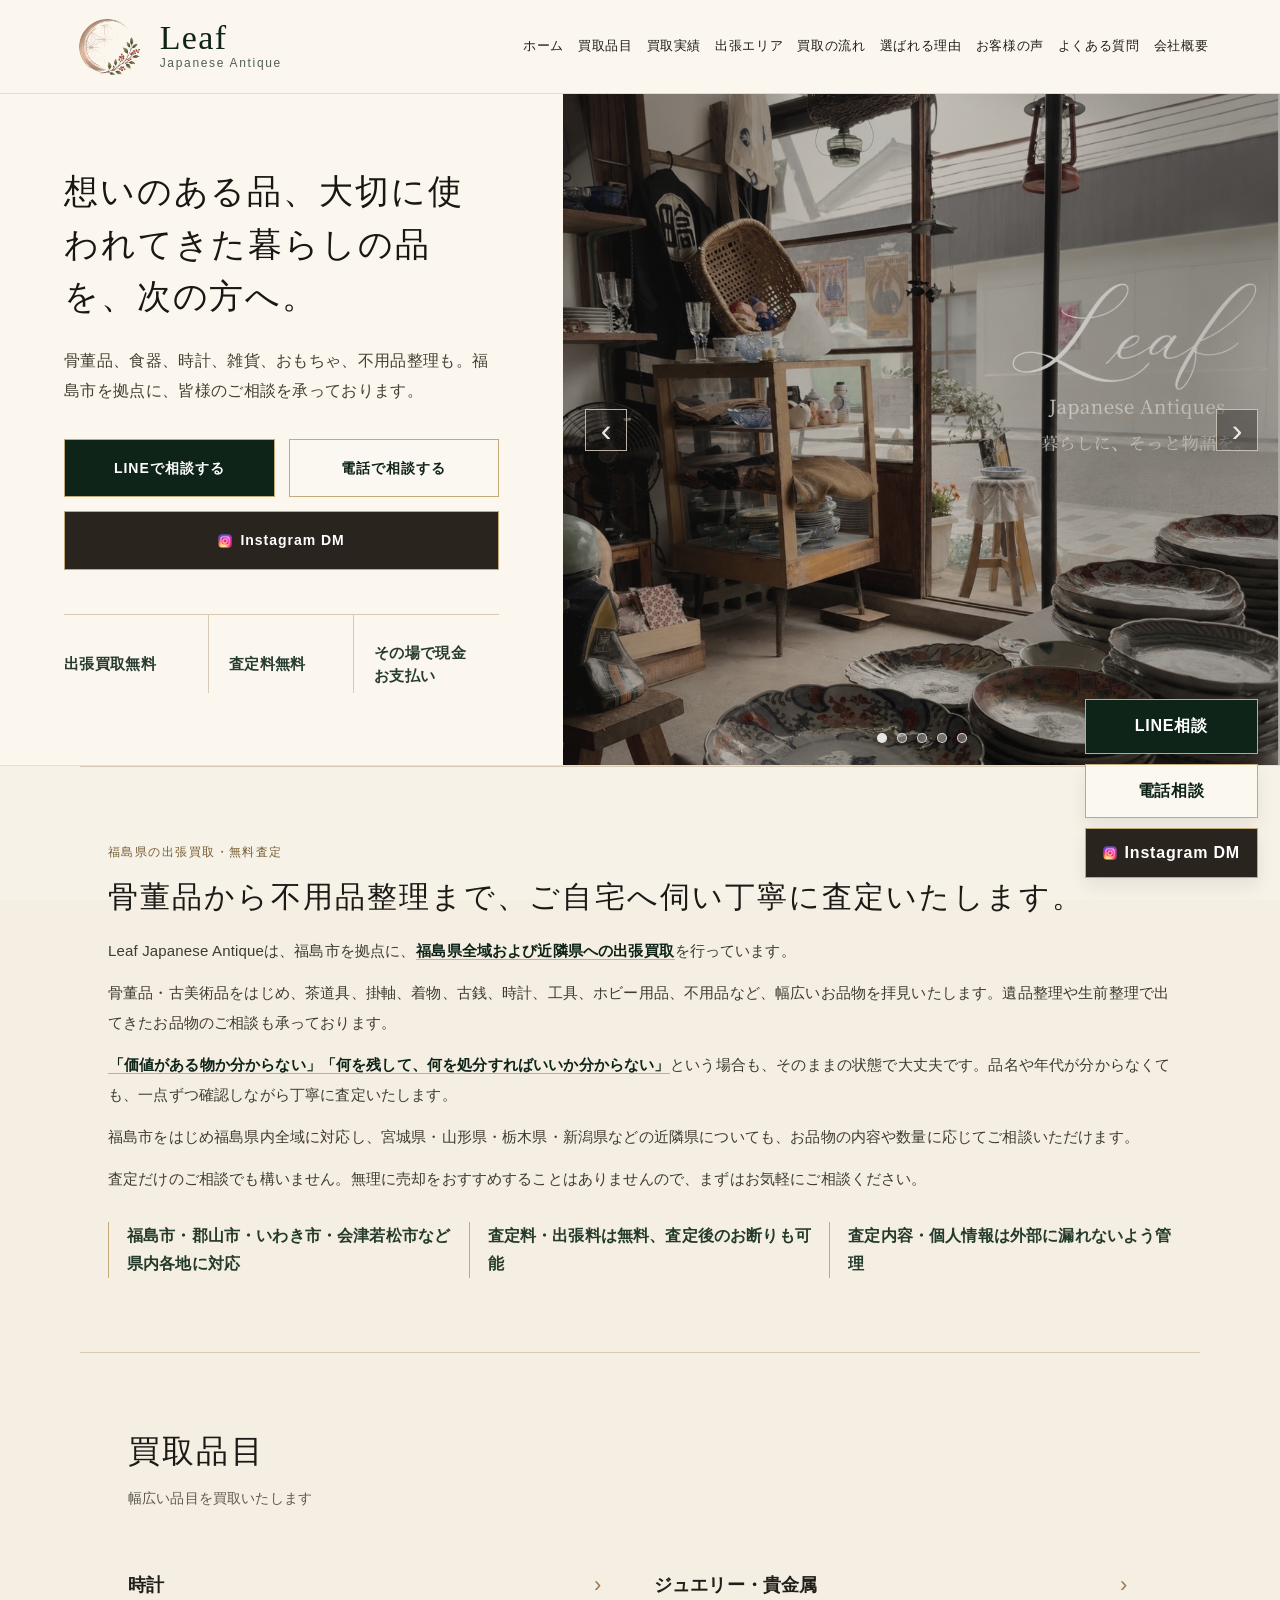
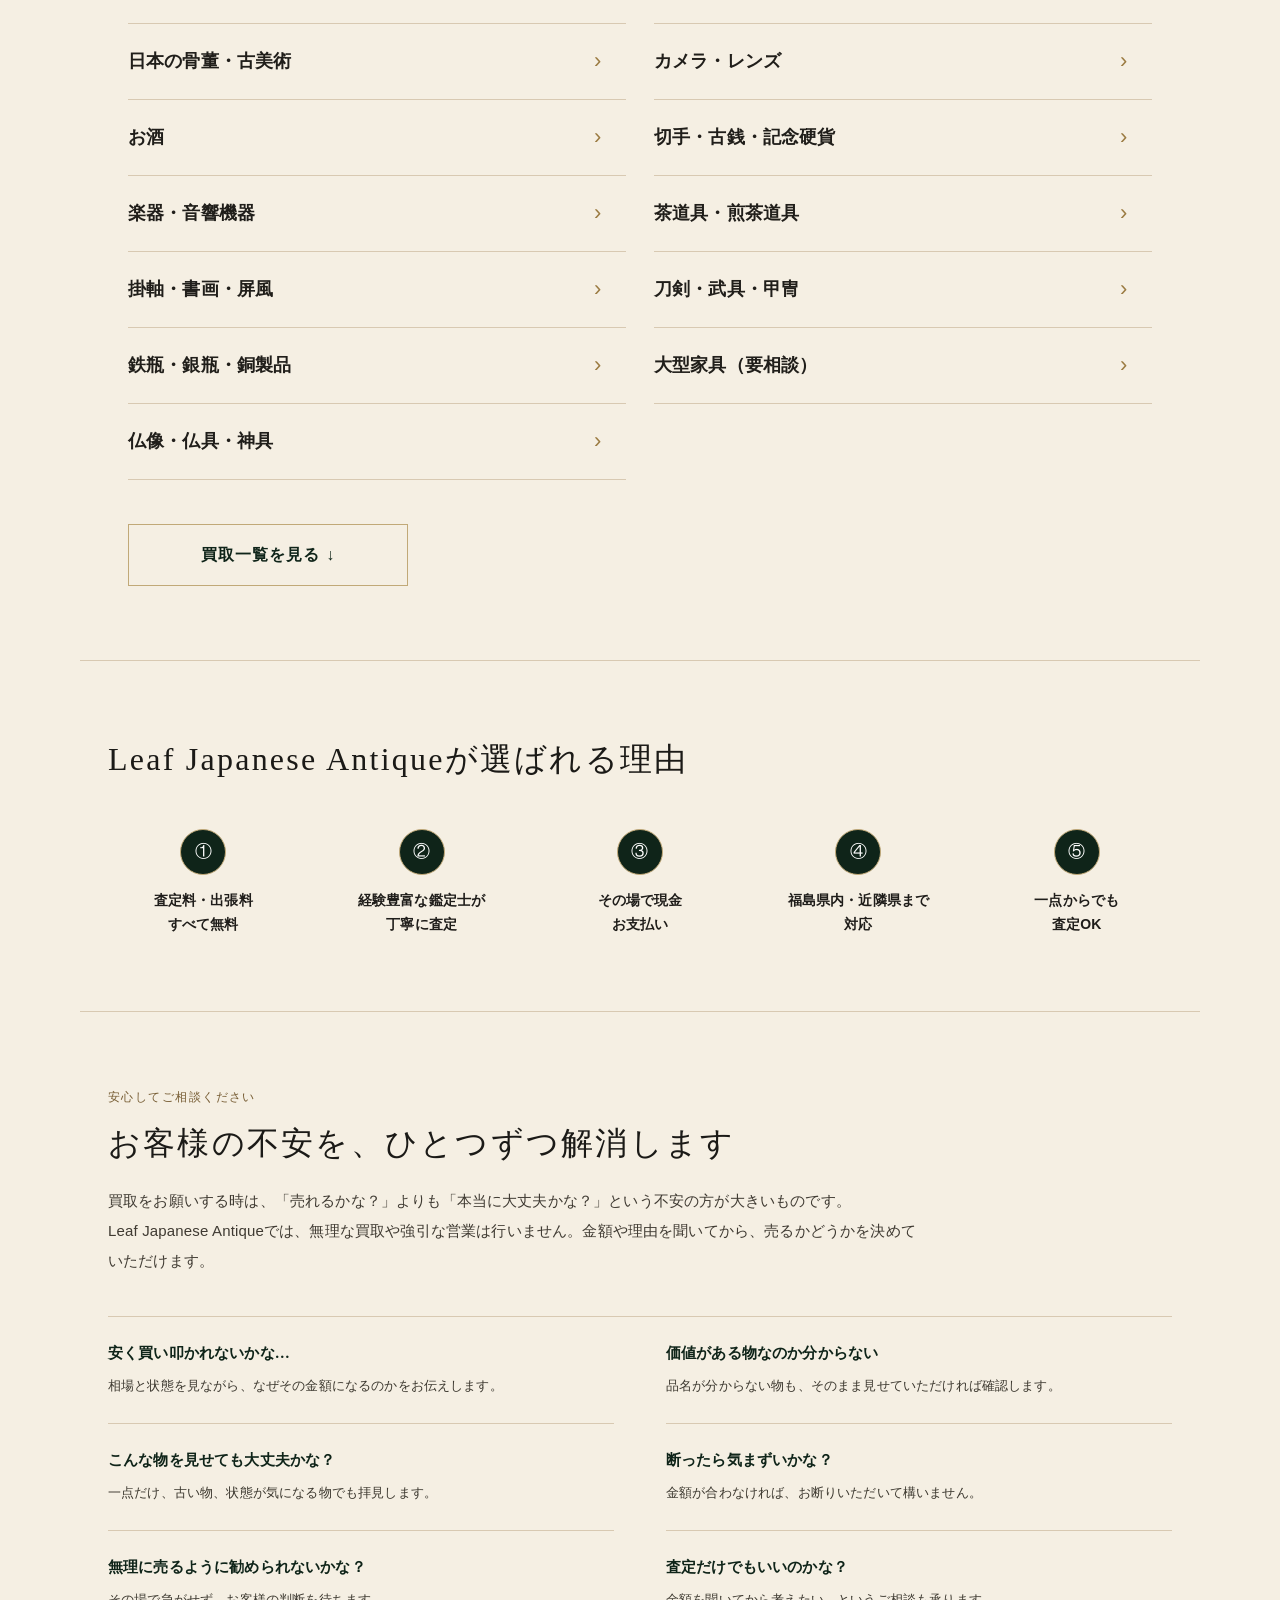
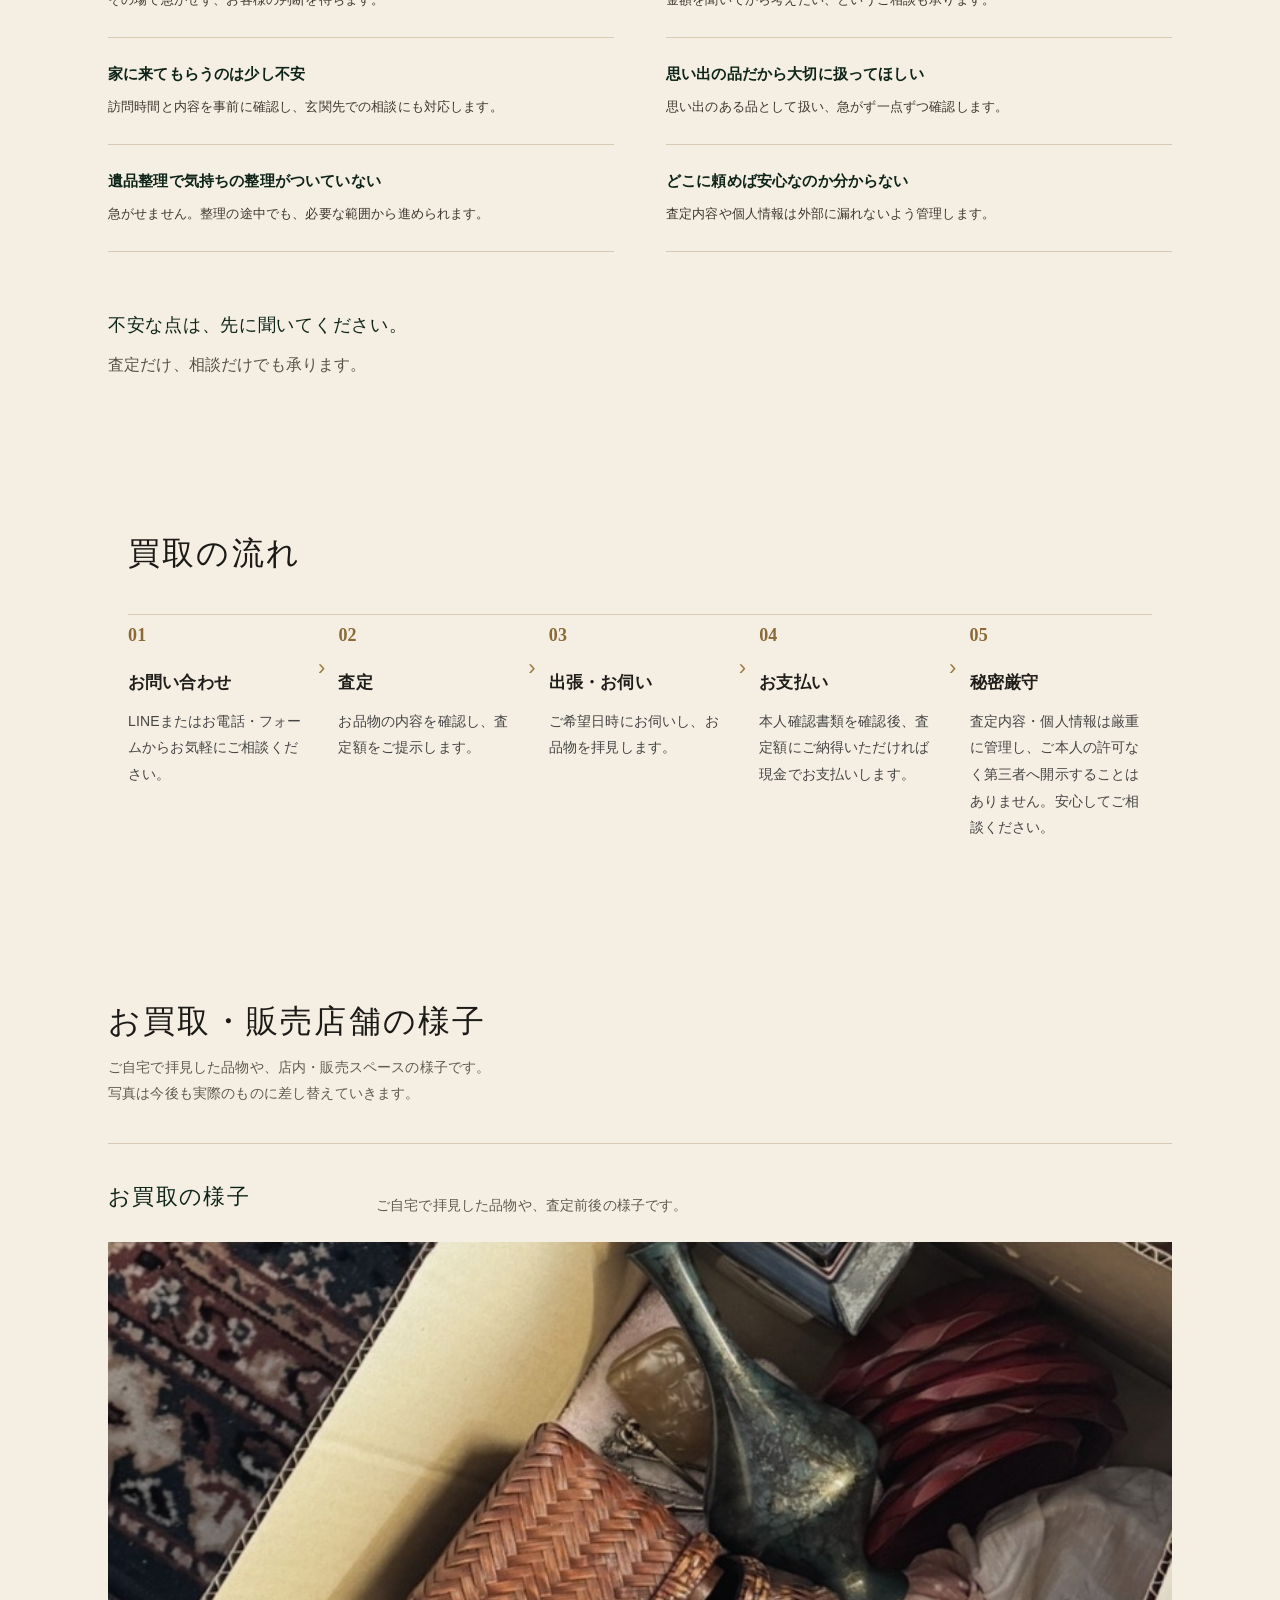
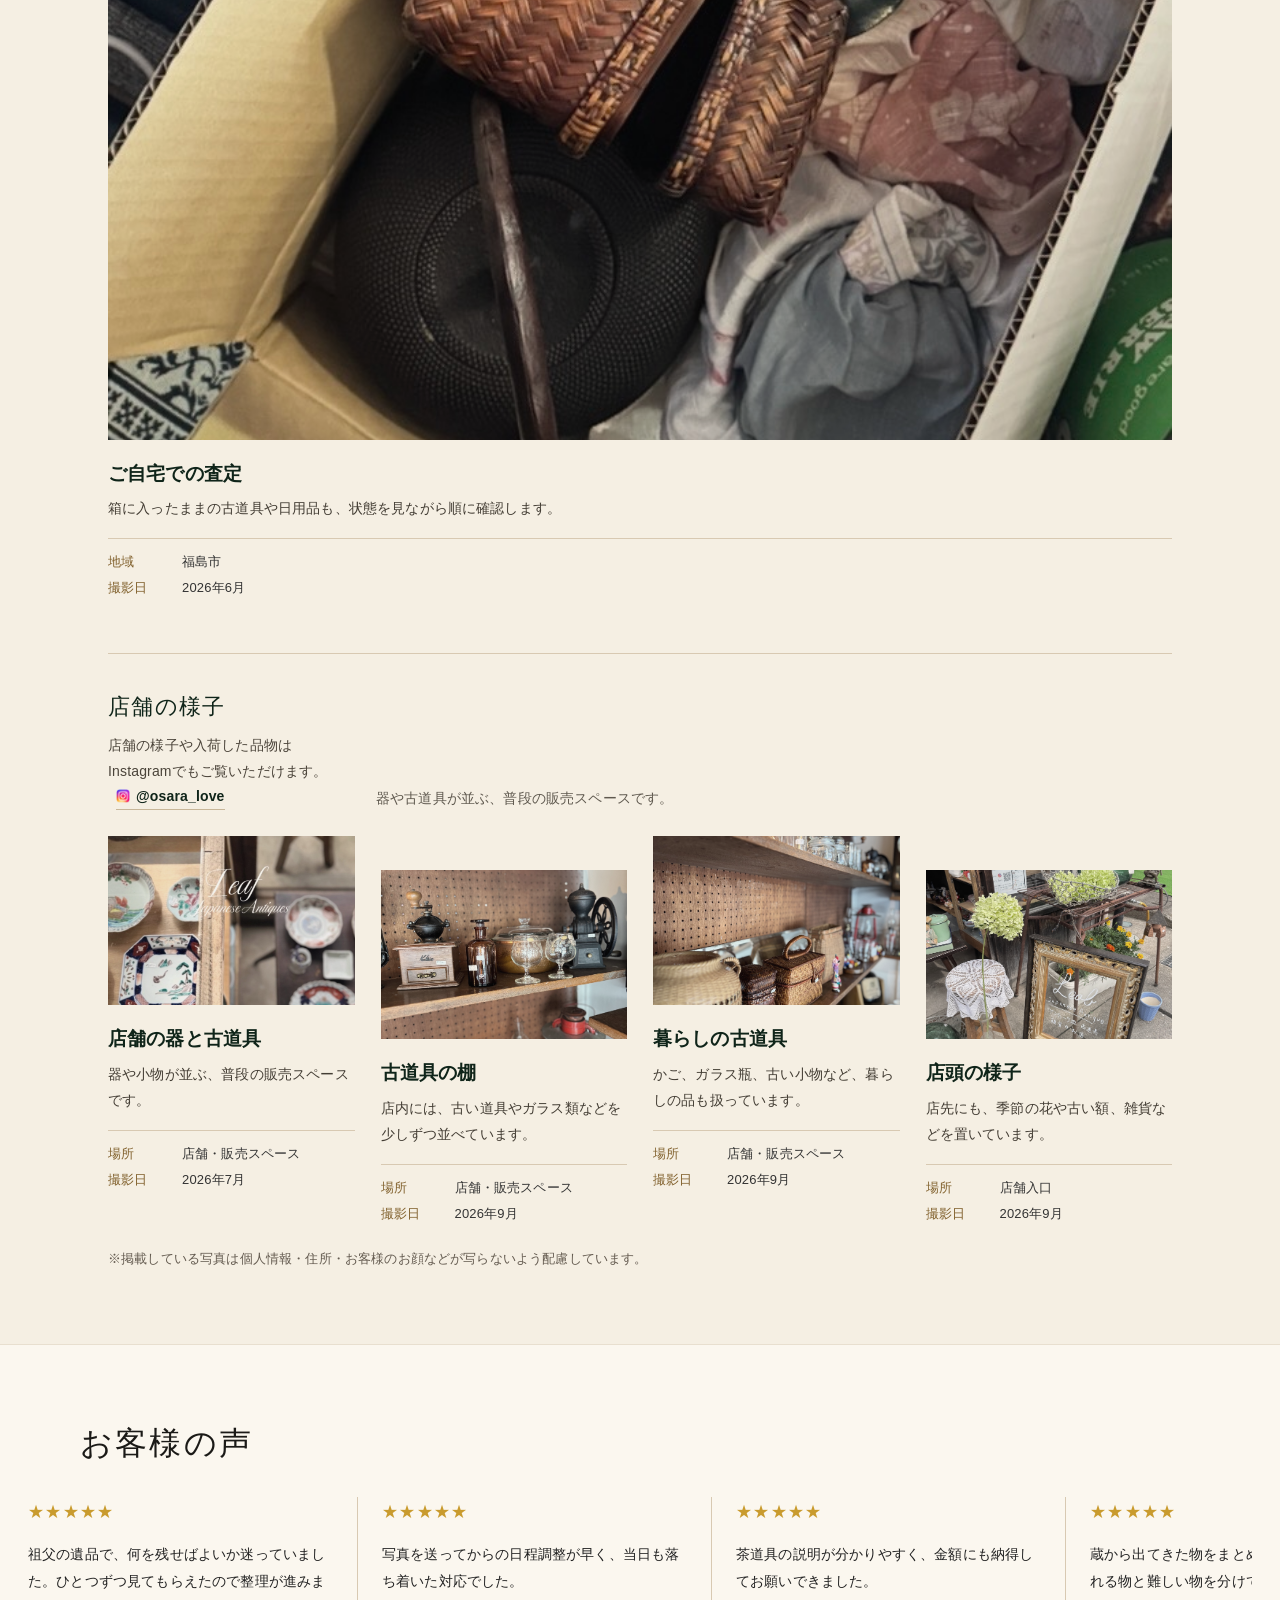
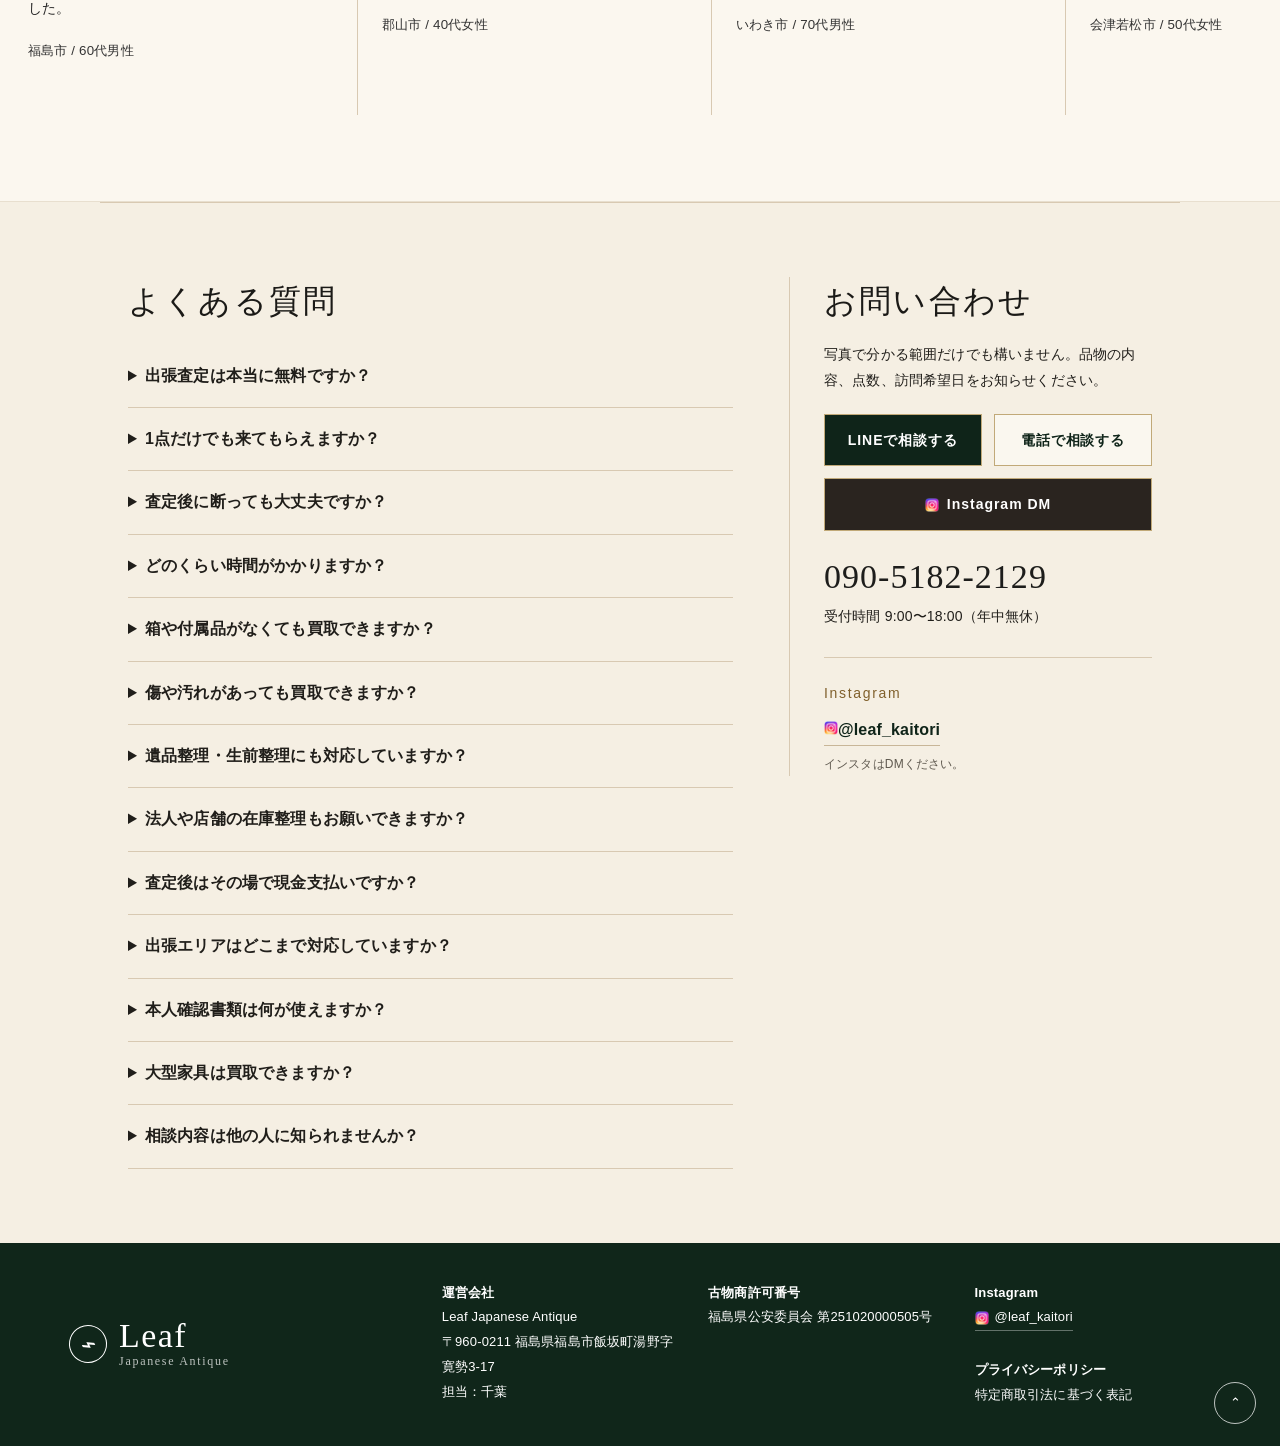
==== commit ea438b3a: "Add files via upload" ====
--- a/index.html
+++ b/index.html
@@ -278,7 +278,7 @@
         <div class="pickup-result-grid pickup-result-grid-buying">
           <!-- お買取の様子カード：ここからコピーして追加 -->
           <article class="pickup-result-card featured">
-            <img src="assets/gallery/gallery-01.jpg" alt="ご自宅でのお買取の様子" />
+            <img src="assets/gallery-01.jpg?v=20260915" alt="ご自宅でのお買取の様子" />
             <div>
               <h3>ご自宅での査定</h3>
               <p>箱に入ったままの古道具や日用品も、状態を見ながら順に確認します。</p>
@@ -302,7 +302,7 @@
         <div class="pickup-result-grid pickup-result-grid-store">
           <!-- 店舗の様子カード：ここからコピーして追加 -->
           <article class="pickup-result-card">
-            <img src="assets/gallery/gallery-02.jpg?v=20260906" alt="店舗・販売スペースの様子" />
+            <img src="assets/gallery-02.jpg?v=20260915" alt="店舗・販売スペースの様子" />
             <div>
               <h3>店舗の器と古道具</h3>
               <p>器や小物が並ぶ、普段の販売スペースです。</p>
@@ -314,7 +314,7 @@
           </article>
           <!-- 店舗の様子カード：ここまで -->
           <article class="pickup-result-card">
-            <img src="assets/gallery/gallery-03.jpg?v=20260906" alt="店舗に並ぶ古道具とガラス類" />
+            <img src="assets/gallery-03.jpg?v=20260915" alt="店舗に並ぶ古道具とガラス類" />
             <div>
               <h3>古道具の棚</h3>
               <p>店内には、古い道具やガラス類などを少しずつ並べています。</p>
@@ -325,7 +325,7 @@
             </div>
           </article>
           <article class="pickup-result-card">
-            <img src="assets/gallery/gallery-04.jpg?v=20260906" alt="店舗に並ぶかごとガラス瓶" />
+            <img src="assets/gallery-04.jpg?v=20260915" alt="店舗に並ぶかごとガラス瓶" />
             <div>
               <h3>暮らしの古道具</h3>
               <p>かご、ガラス瓶、古い小物など、暮らしの品も扱っています。</p>
@@ -336,7 +336,7 @@
             </div>
           </article>
           <article class="pickup-result-card">
-            <img src="assets/gallery/gallery-05.jpg?v=20260906" alt="店舗入口と店頭に並ぶ品物" />
+            <img src="assets/gallery-05.jpg?v=20260915" alt="店舗入口と店頭に並ぶ品物" />
             <div>
               <h3>店頭の様子</h3>
               <p>店先にも、季節の花や古い額、雑貨などを置いています。</p>
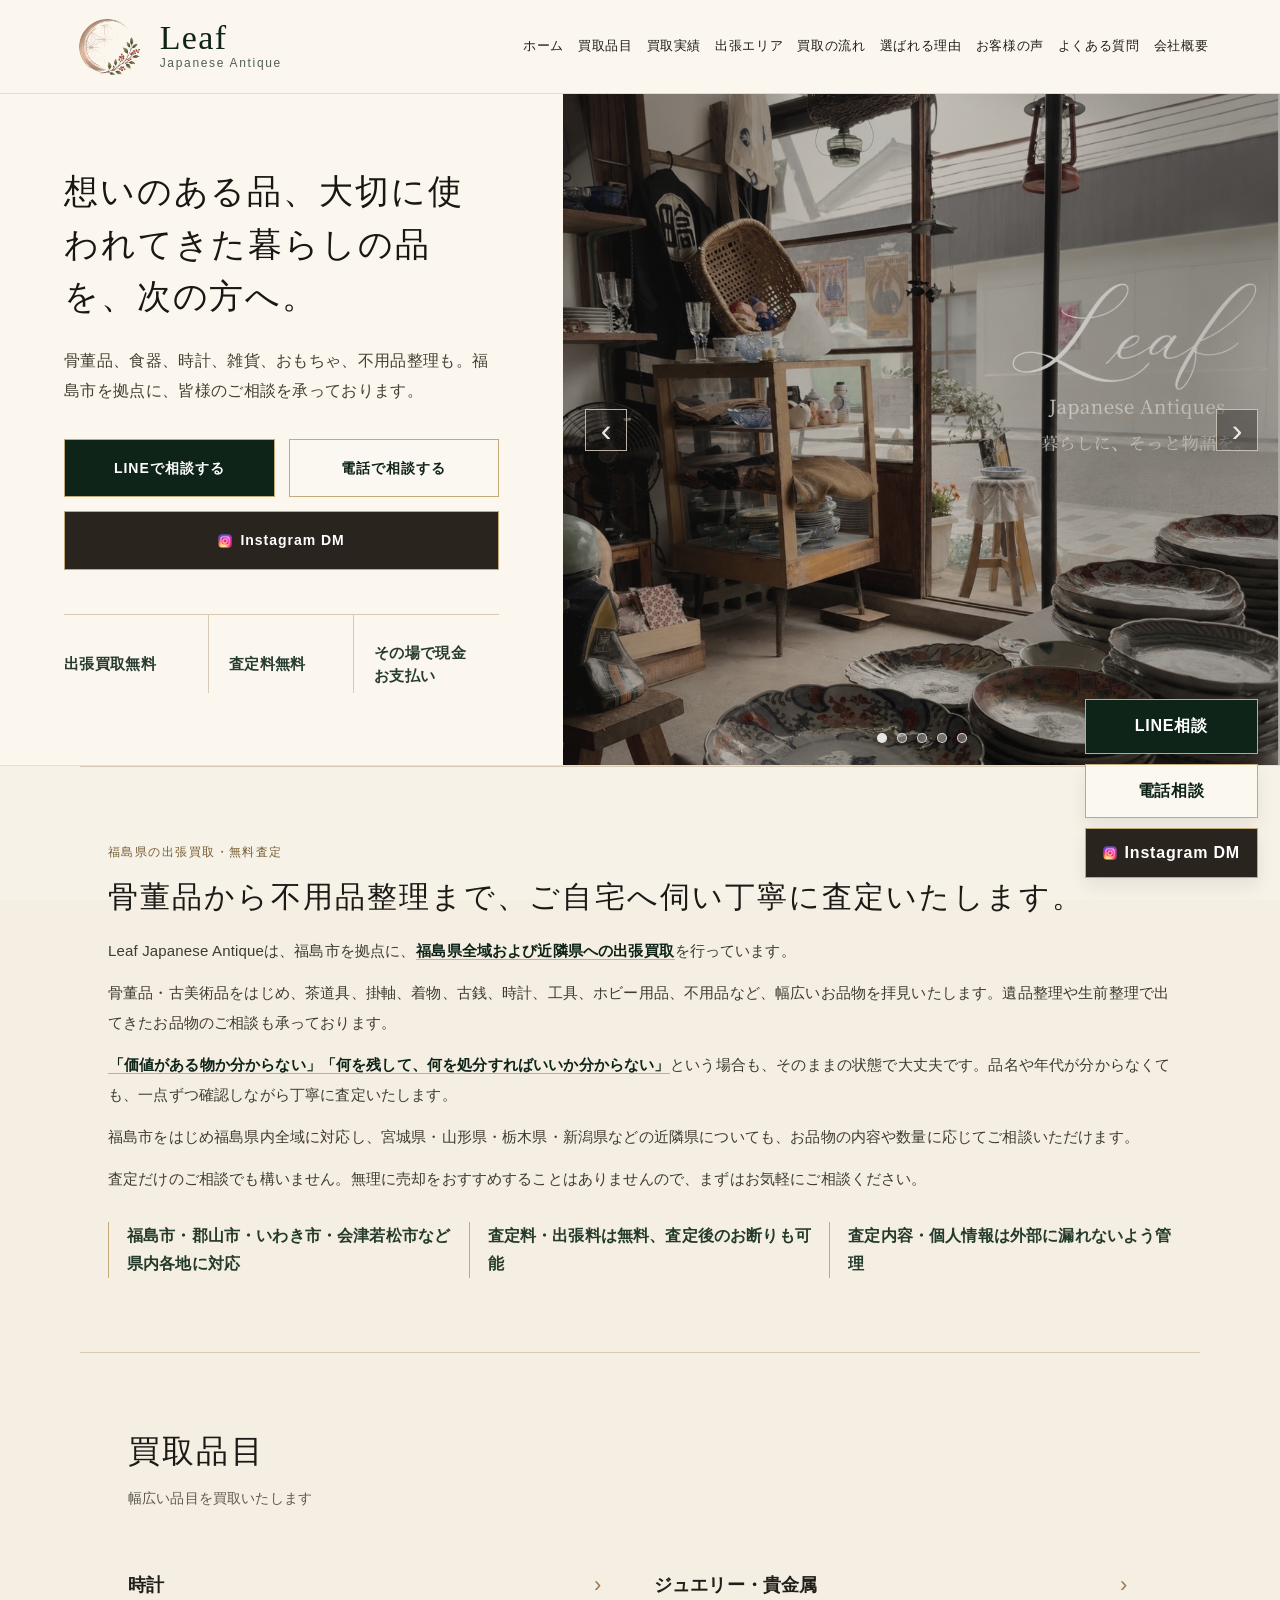
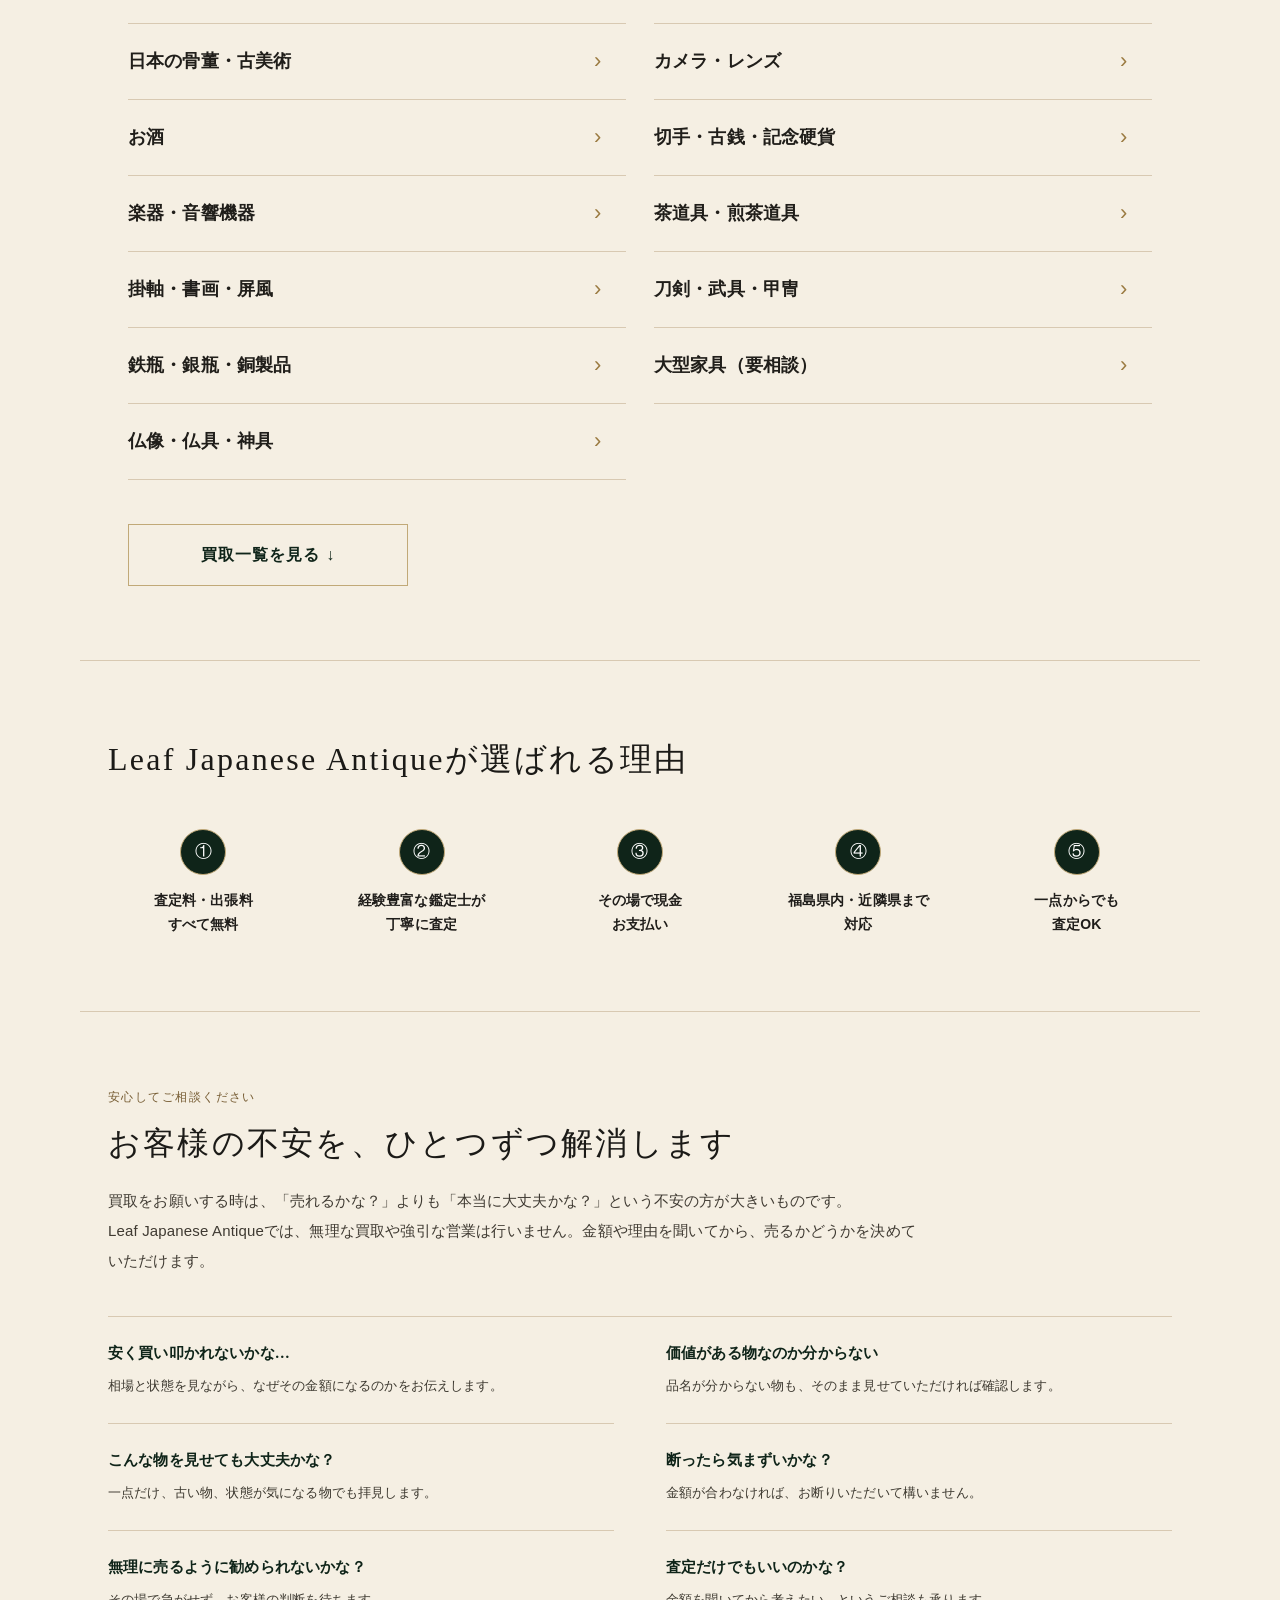
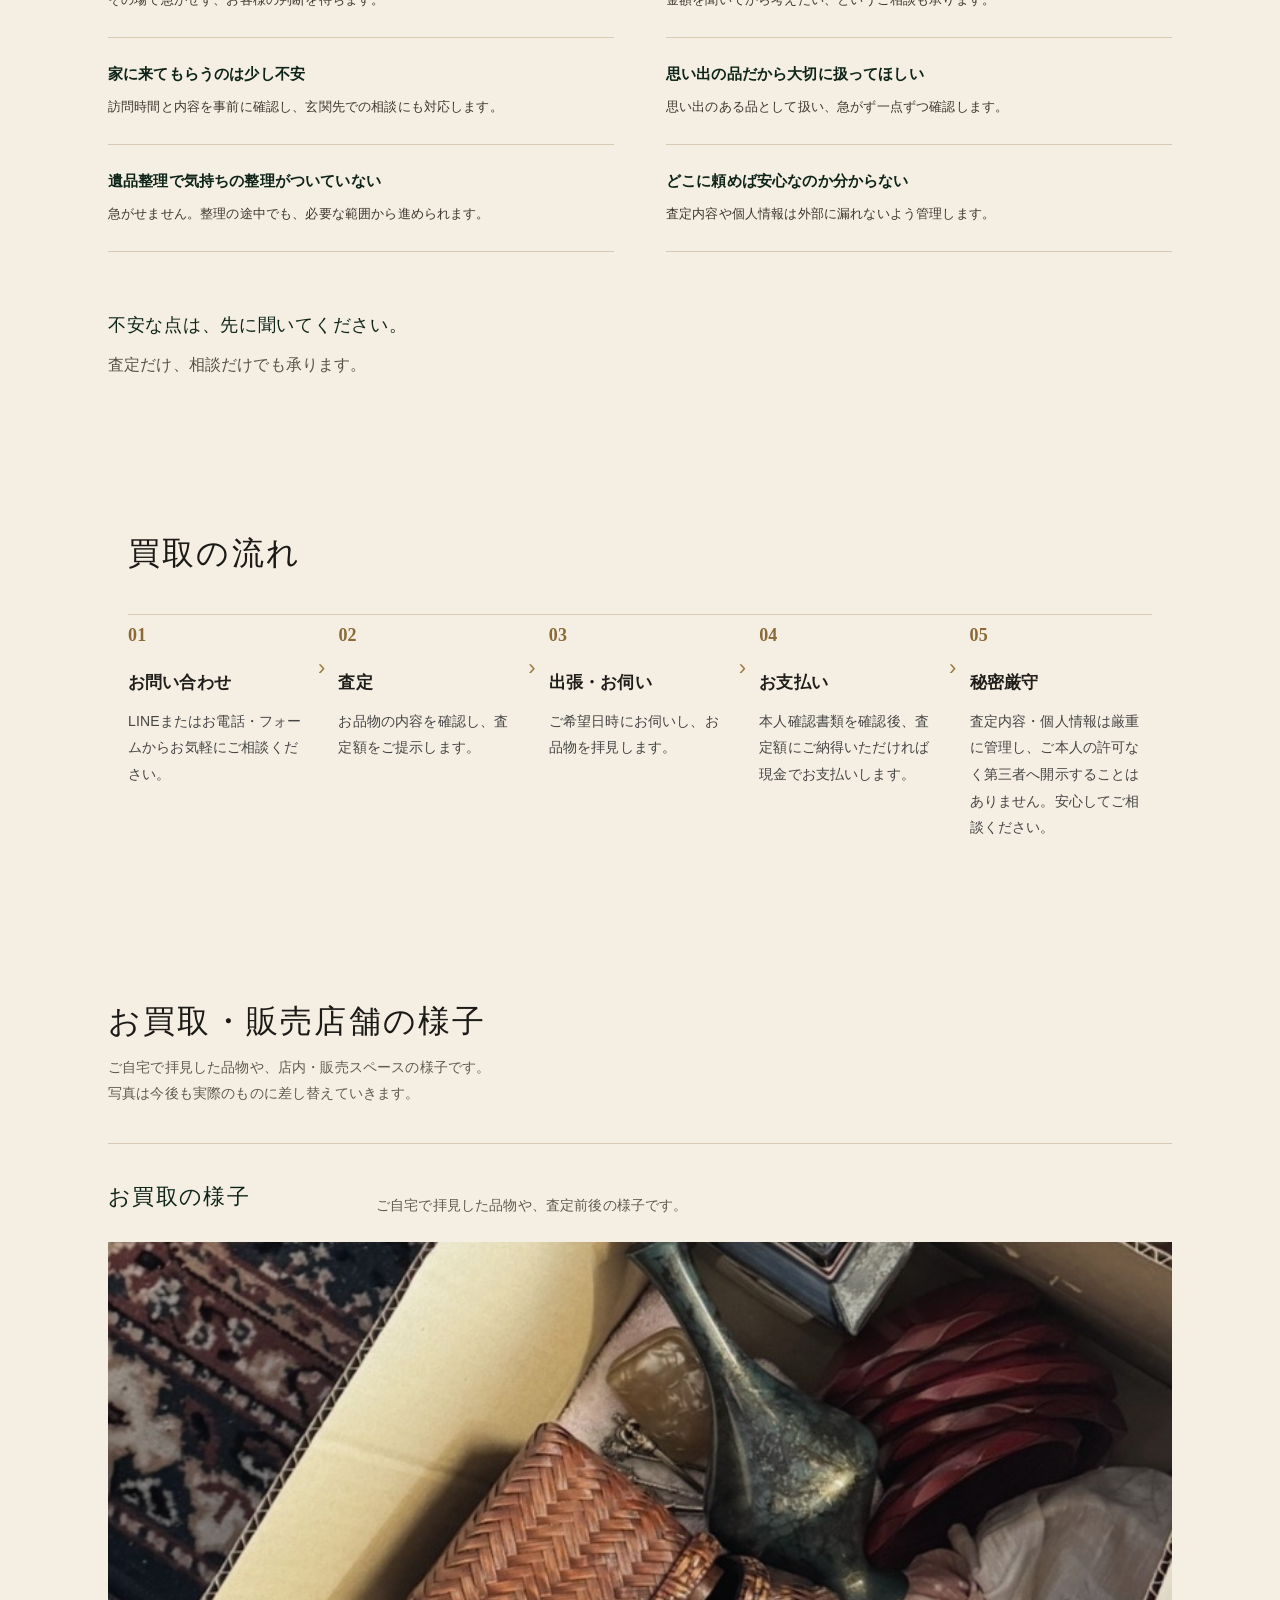
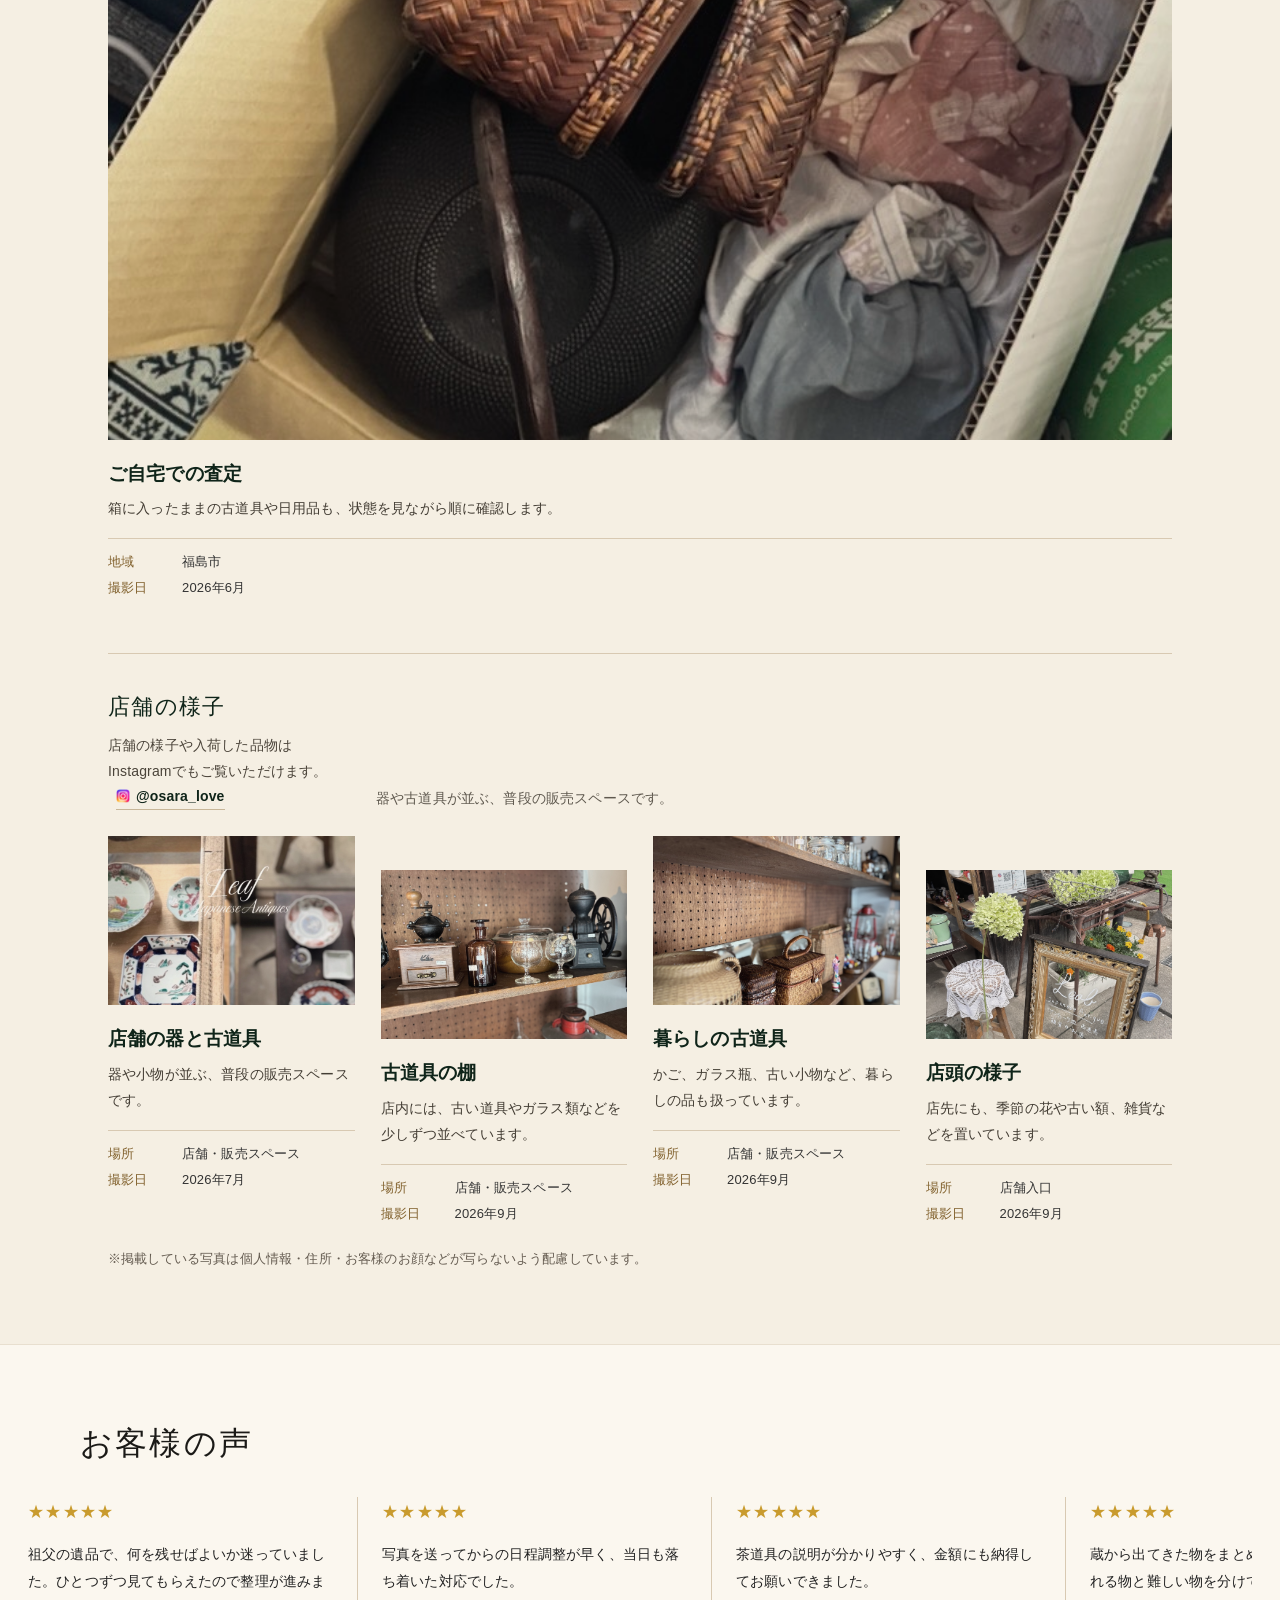
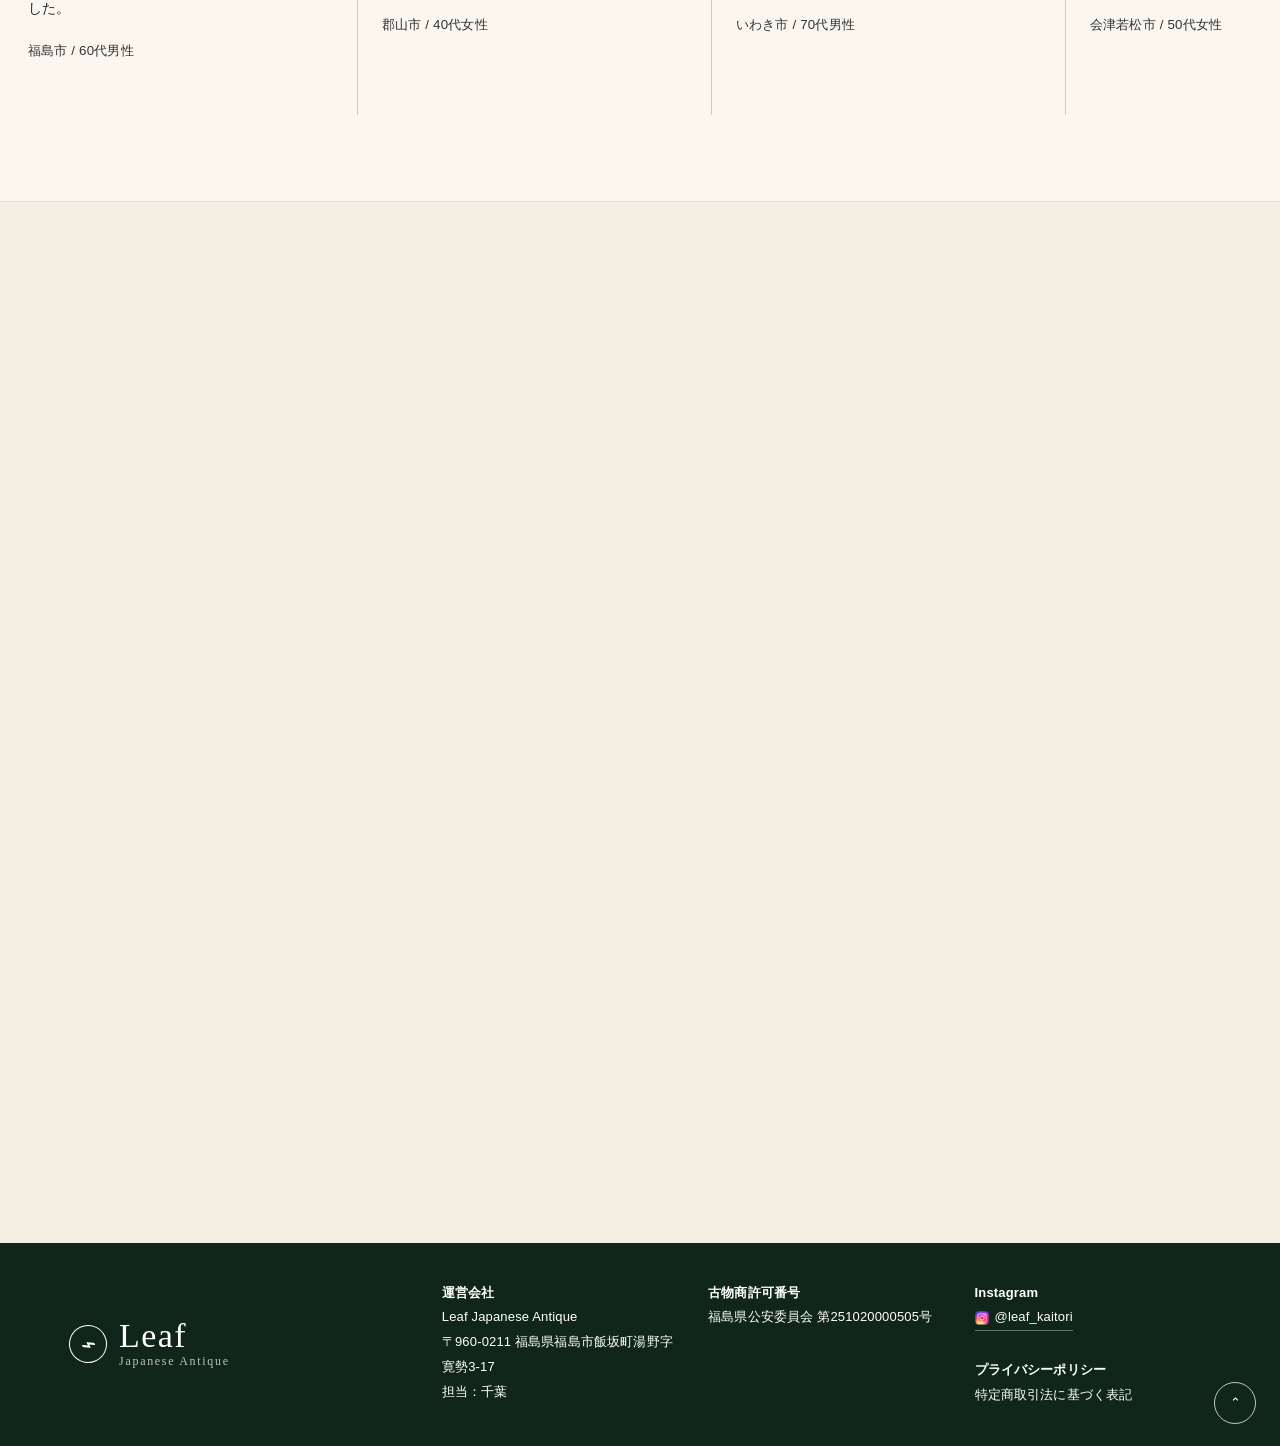
==== commit 7c502de1: "Add files via upload" ====
--- a/index.html
+++ b/index.html
@@ -7,11 +7,13 @@
   <meta name="description" content="Leaf Japanese Antiqueは福島市を拠点に、福島県全域および宮城県・山形県・栃木県・新潟県など近隣県への出張買取・無料査定に対応。骨董品買取、不用品買取、遺品整理品のご相談も承ります。" />
   <meta name="keywords" content="福島県 出張買取,福島市 出張買取,宮城県 出張買取,山形県 出張買取,栃木県 出張買取,新潟県 出張買取,骨董品 買取,不用品 買取,着物 買取,古銭 買取" />
   <meta name="robots" content="index,follow" />
+  <link rel="canonical" href="https://leaf-miyako.github.io/leaf-japanese-antique/" />
   <meta property="og:locale" content="ja_JP" />
   <meta property="og:type" content="website" />
   <meta property="og:site_name" content="Leaf Japanese Antique" />
   <meta property="og:title" content="福島県の出張買取・不用品買取｜Leaf Japanese Antique" />
   <meta property="og:description" content="福島市を拠点に、福島県全域および近隣県への出張買取に対応。骨董品・不用品・遺品整理品などを丁寧に無料査定します。" />
+  <meta property="og:url" content="https://leaf-miyako.github.io/leaf-japanese-antique/" />
   <meta property="og:image" content="assets/logo-main.png" />
   <meta name="twitter:card" content="summary_large_image" />
   <link rel="icon" type="image/png" href="assets/favicon.png" />
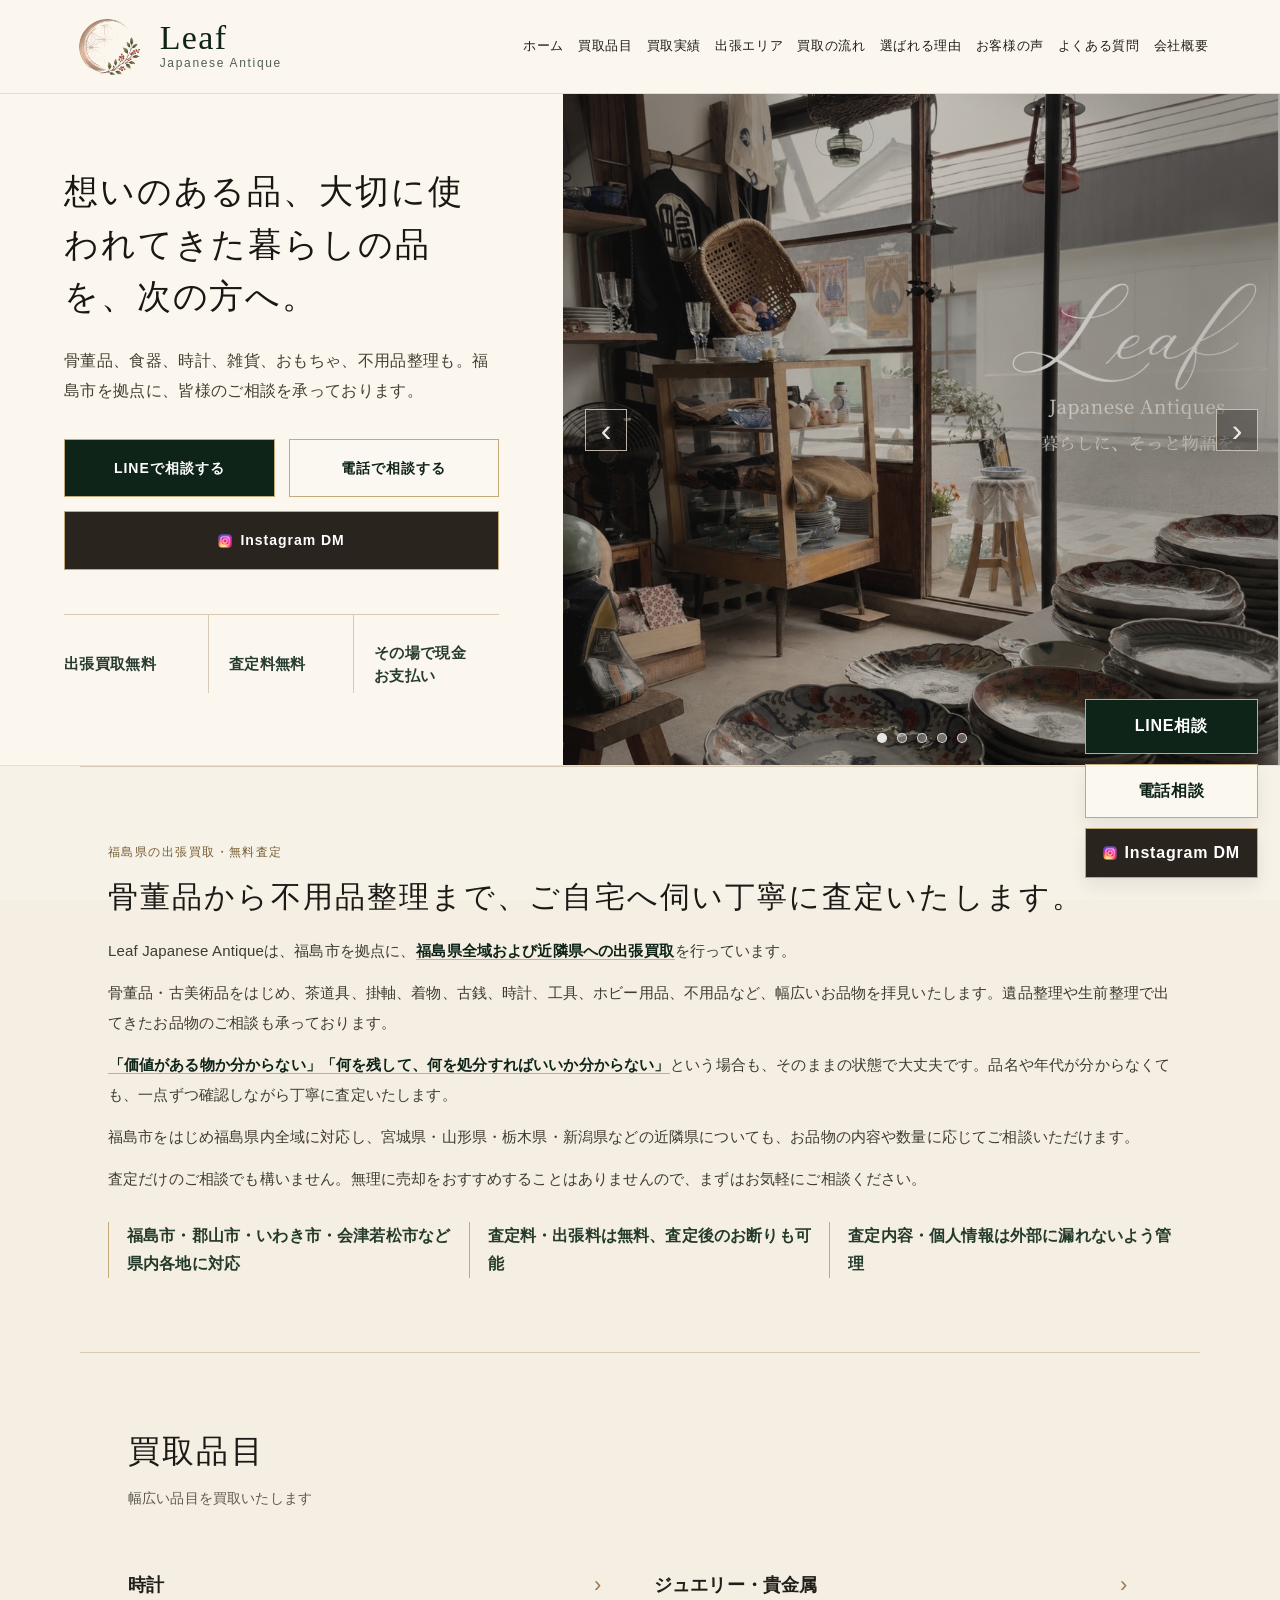
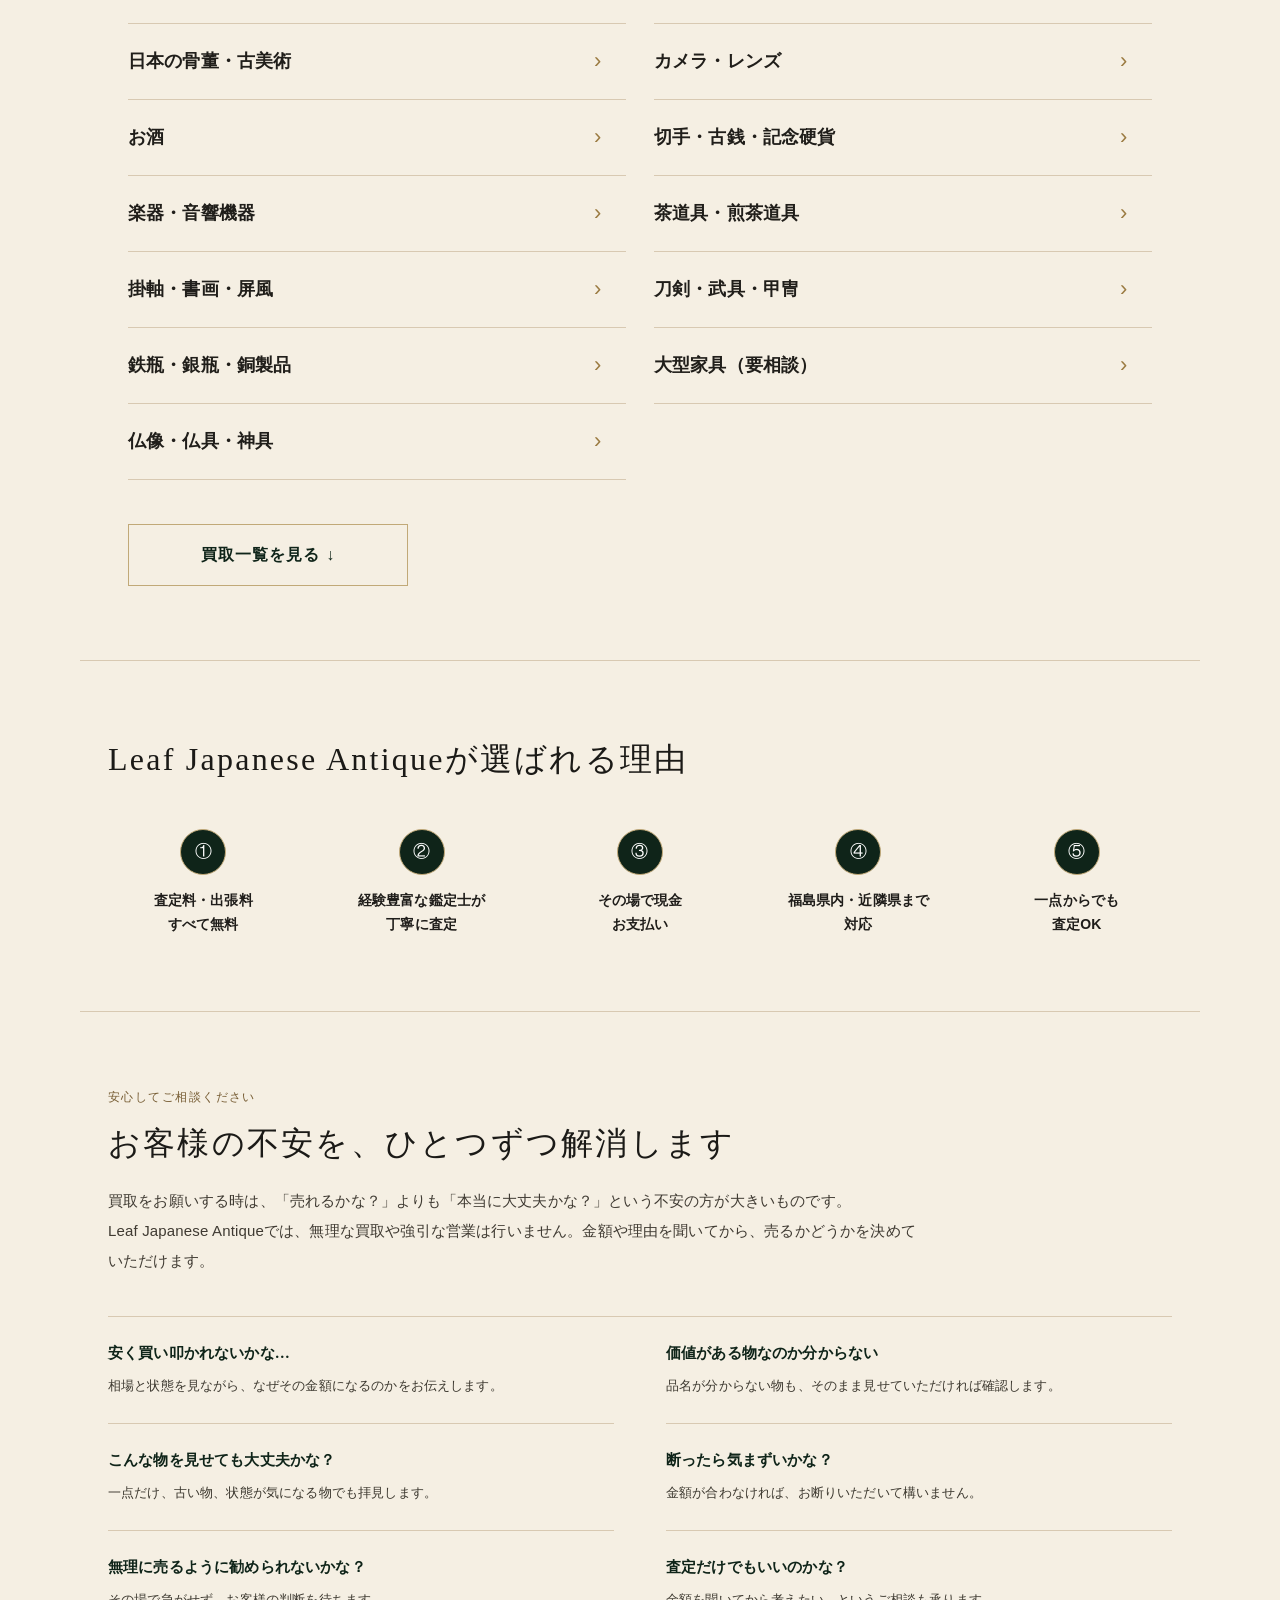
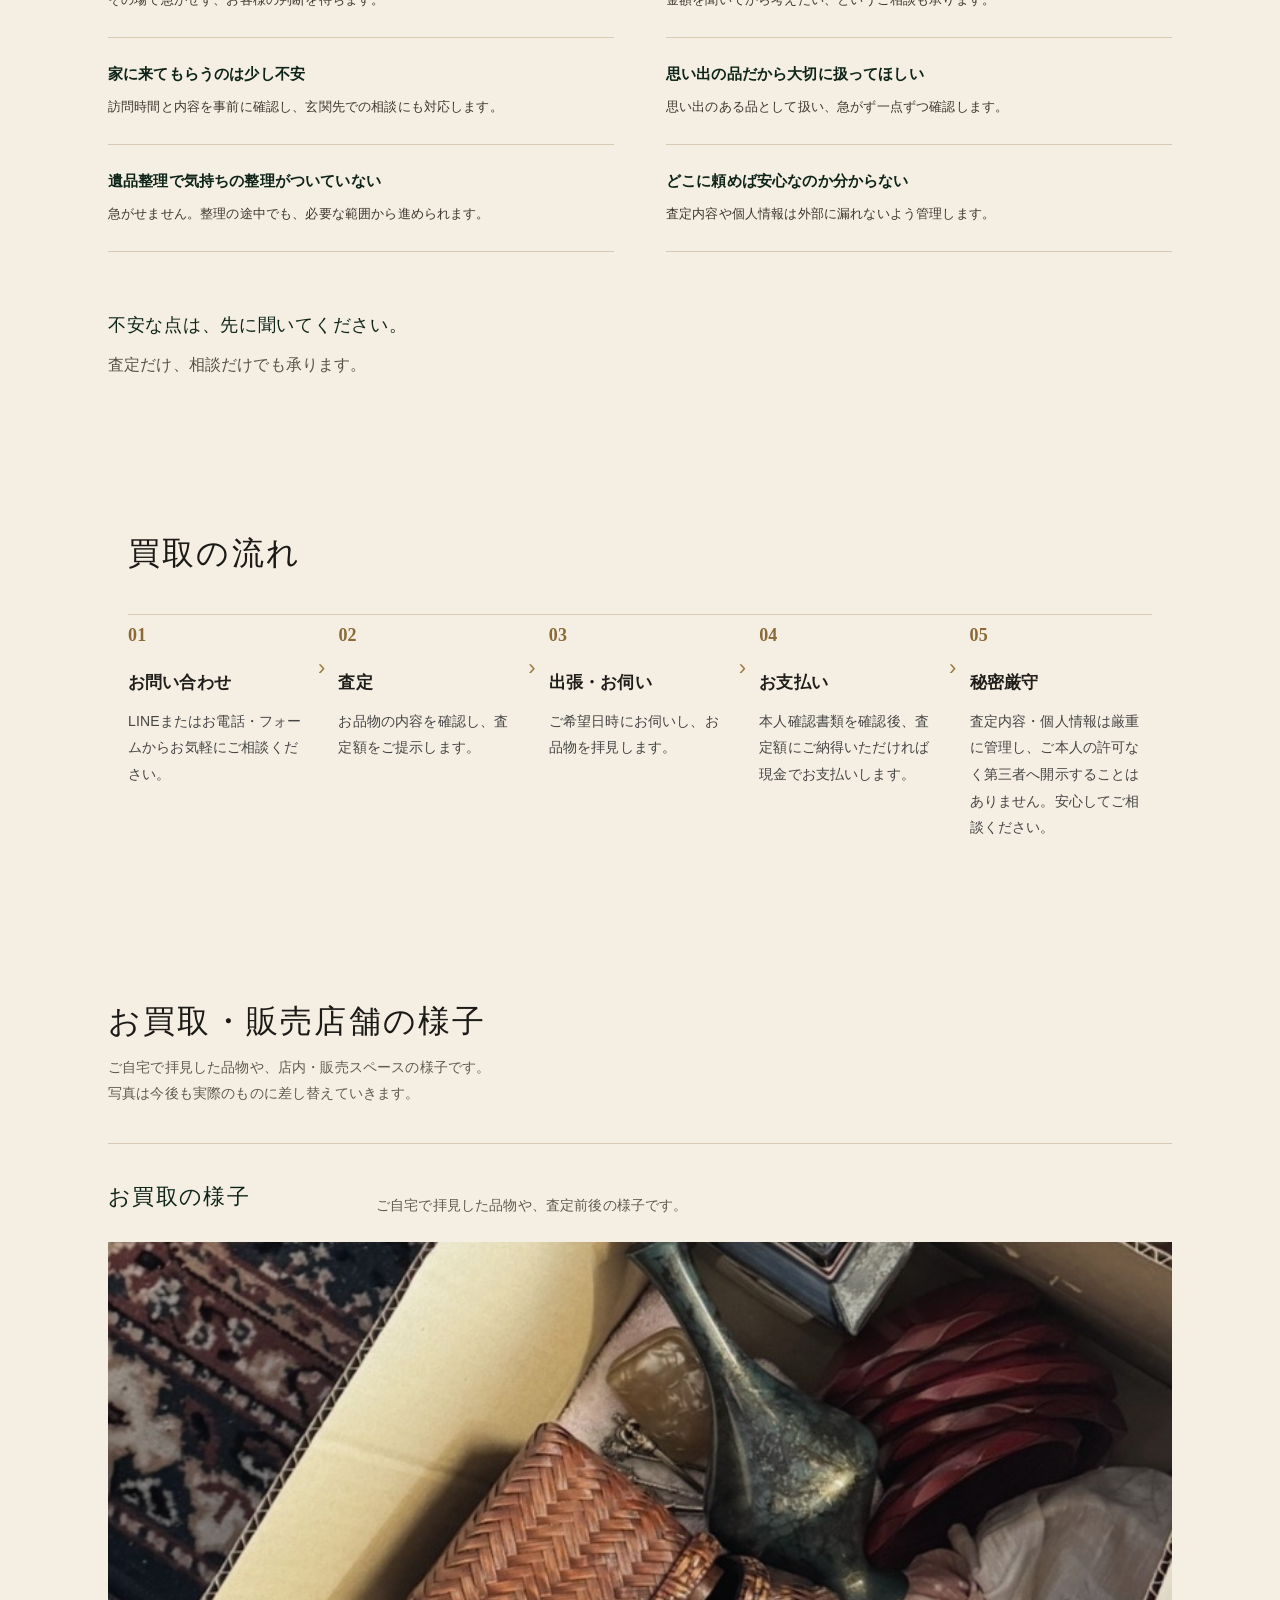
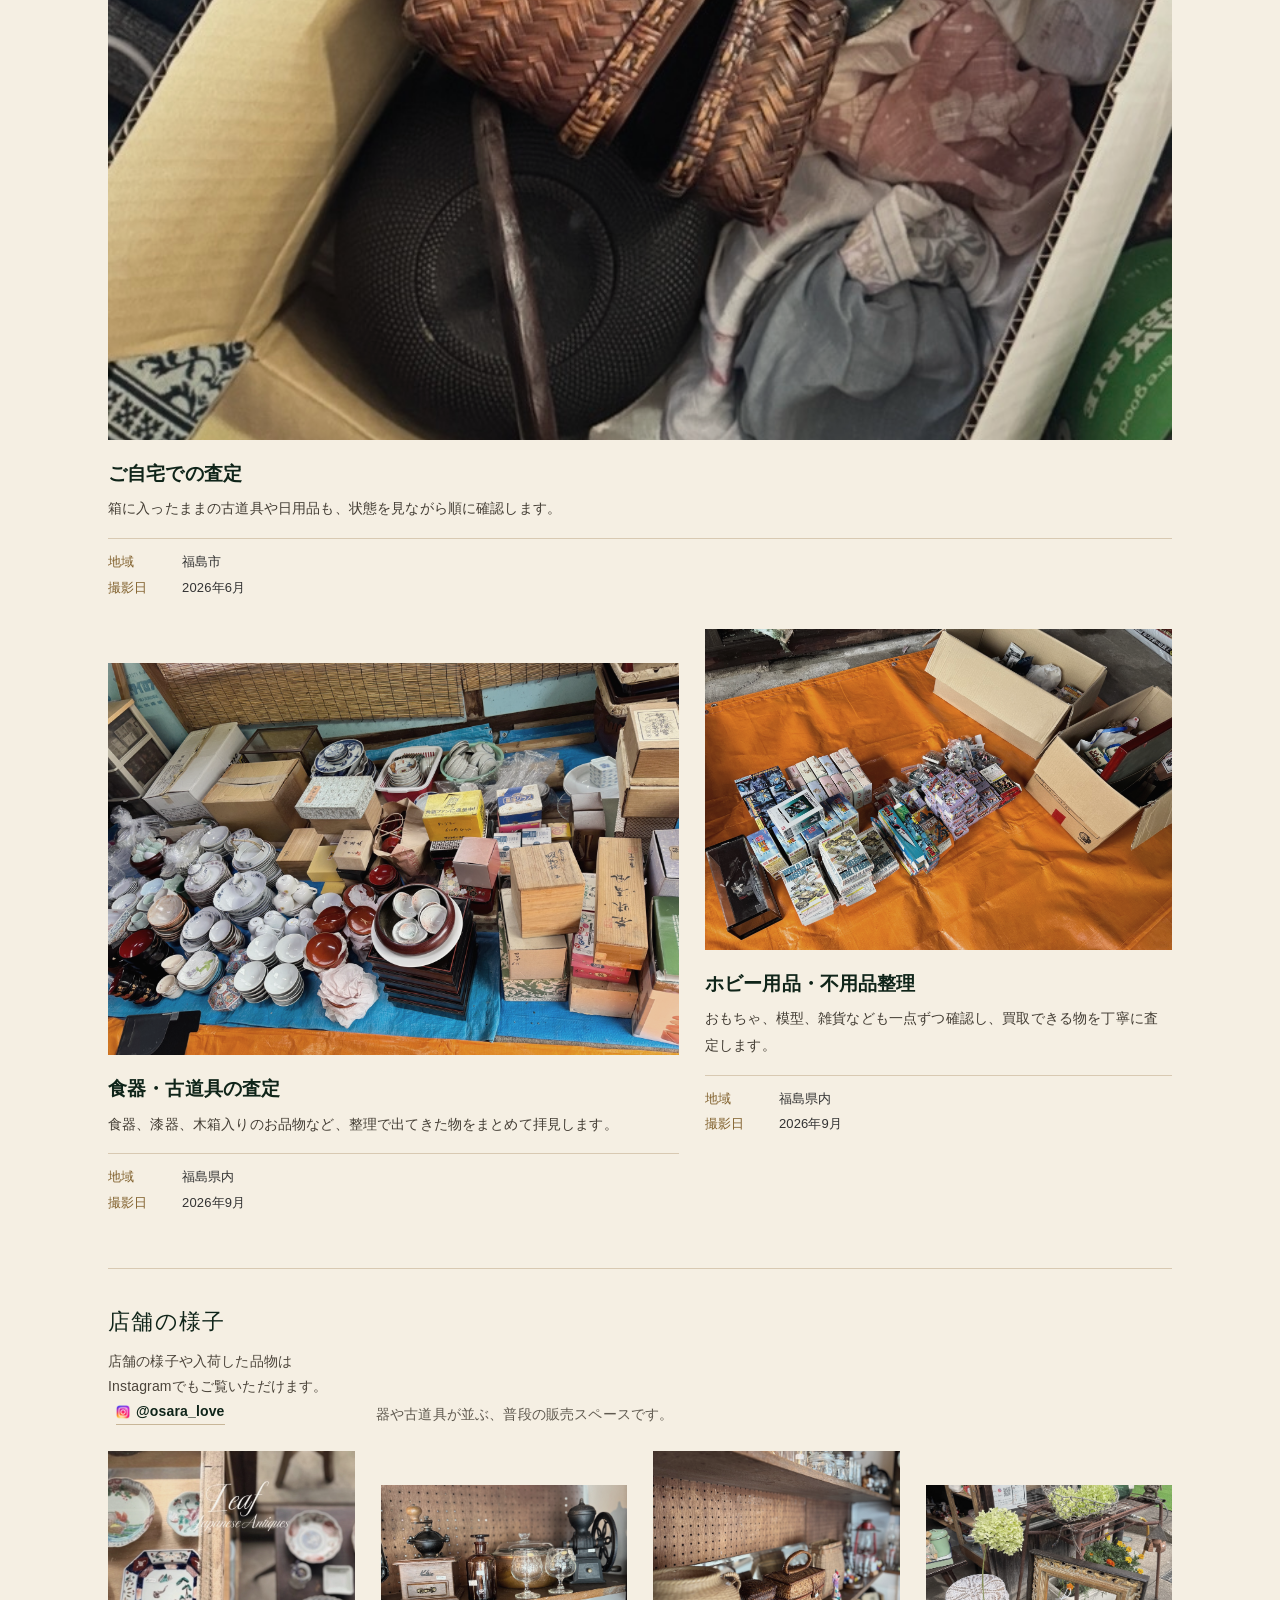
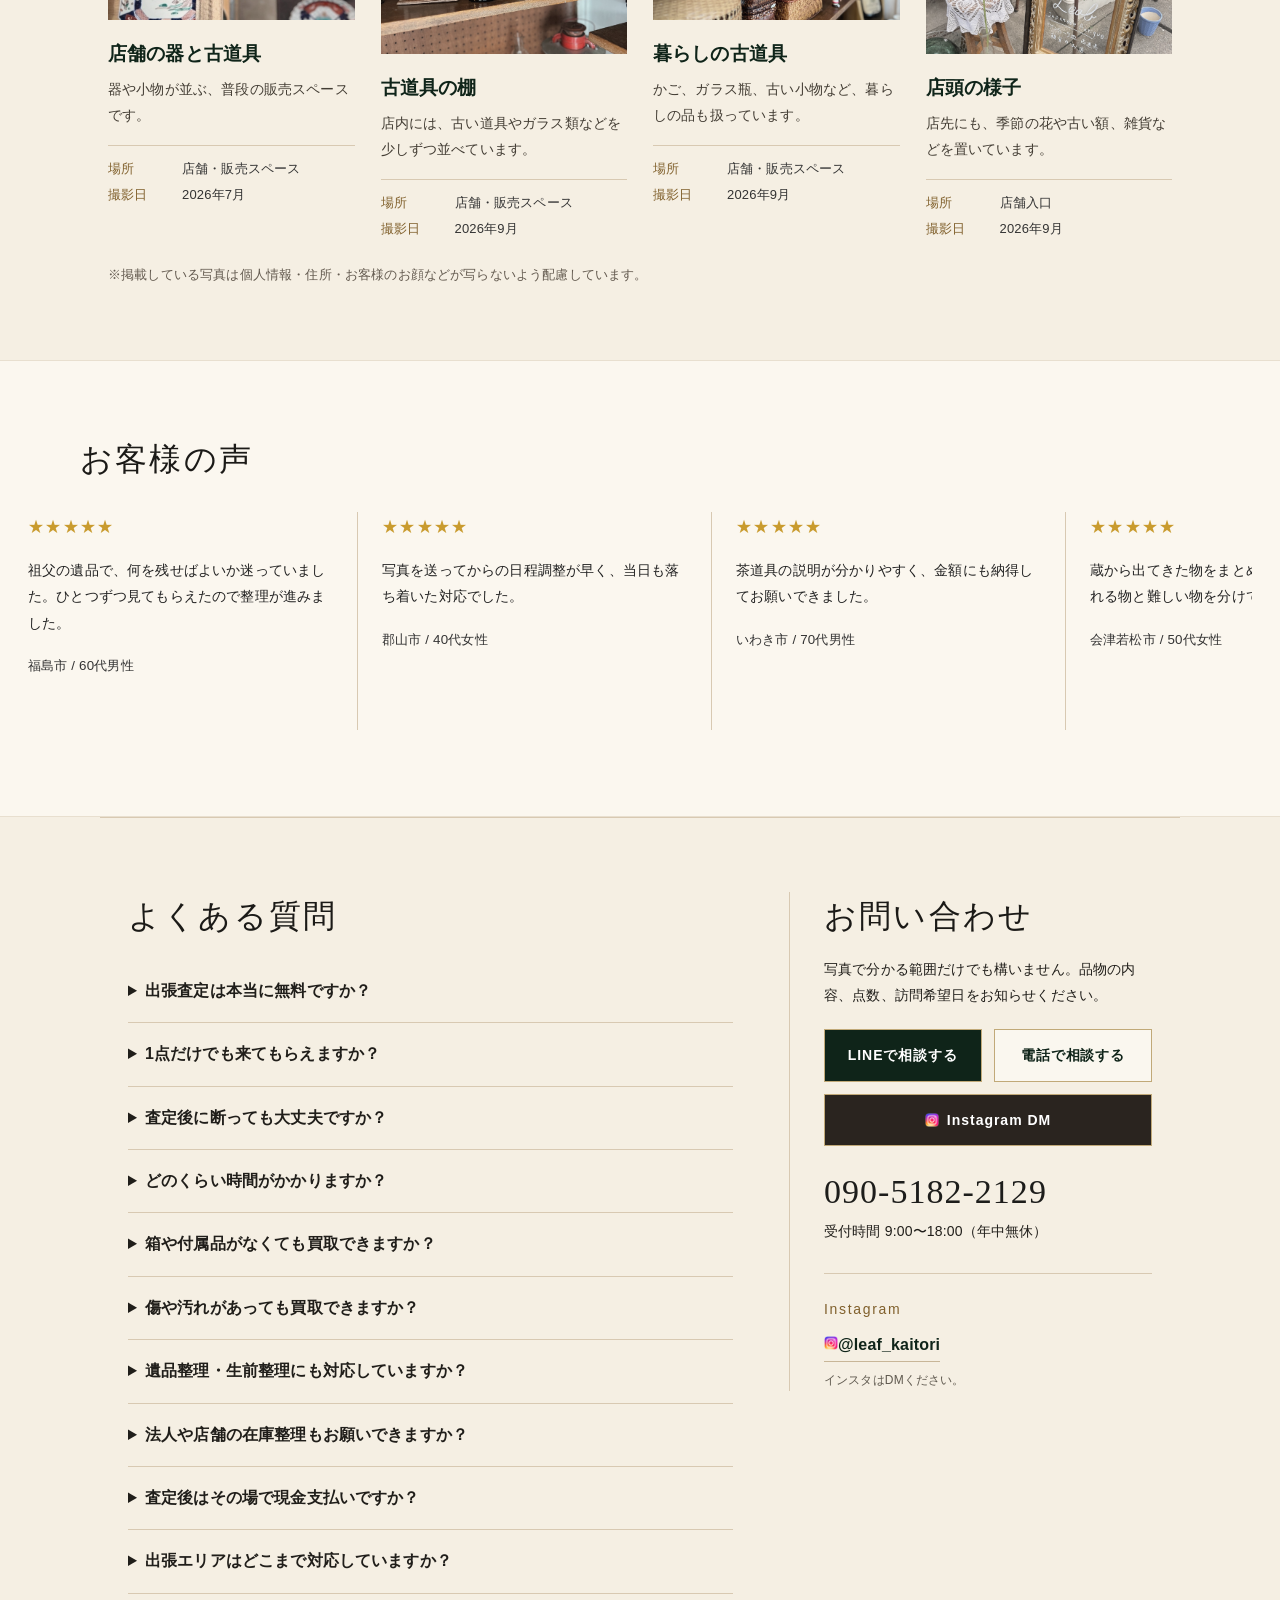
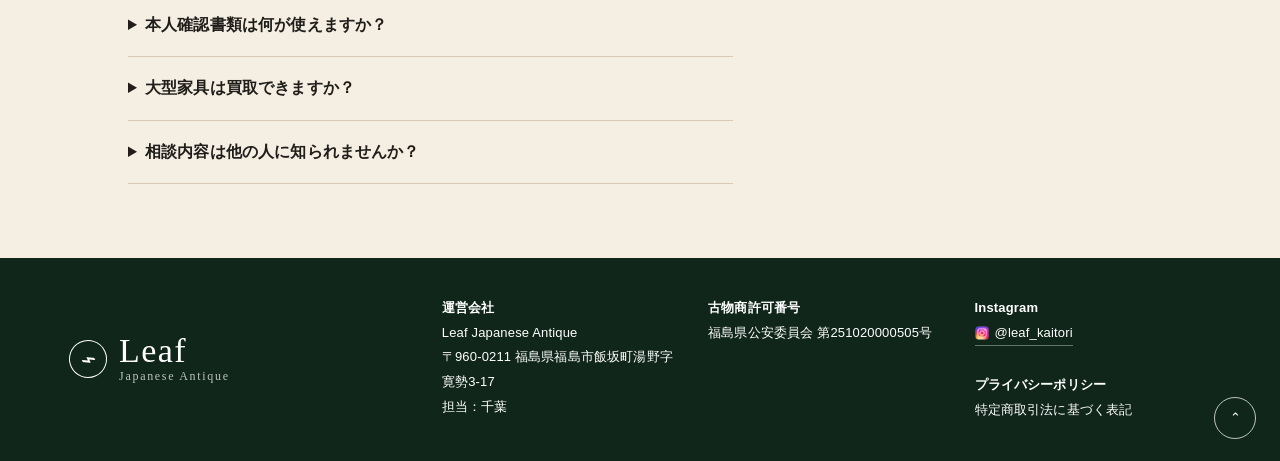
==== commit 6bf174f7: "Add files via upload" ====
--- a/index.html
+++ b/index.html
@@ -286,7 +286,29 @@
               <p>箱に入ったままの古道具や日用品も、状態を見ながら順に確認します。</p>
               <dl>
                 <dt>地域</dt><dd>福島市</dd>
-                <dt>撮影日</dt><dd>2026年6月</dd>
+              <dt>撮影日</dt><dd>2026年6月</dd>
+            </dl>
+            </div>
+          </article>
+          <article class="pickup-result-card">
+            <img src="assets/gallery-06.jpg?v=20260919" alt="ご自宅で拝見した食器や古道具の買取品" />
+            <div>
+              <h3>食器・古道具の査定</h3>
+              <p>食器、漆器、木箱入りのお品物など、整理で出てきた物をまとめて拝見します。</p>
+              <dl>
+                <dt>地域</dt><dd>福島県内</dd>
+                <dt>撮影日</dt><dd>2026年9月</dd>
+              </dl>
+            </div>
+          </article>
+          <article class="pickup-result-card">
+            <img src="assets/gallery-07.jpg?v=20260919" alt="ご自宅で拝見したホビー用品や不用品整理の品物" />
+            <div>
+              <h3>ホビー用品・不用品整理</h3>
+              <p>おもちゃ、模型、雑貨なども一点ずつ確認し、買取できる物を丁寧に査定します。</p>
+              <dl>
+                <dt>地域</dt><dd>福島県内</dd>
+                <dt>撮影日</dt><dd>2026年9月</dd>
               </dl>
             </div>
           </article>
